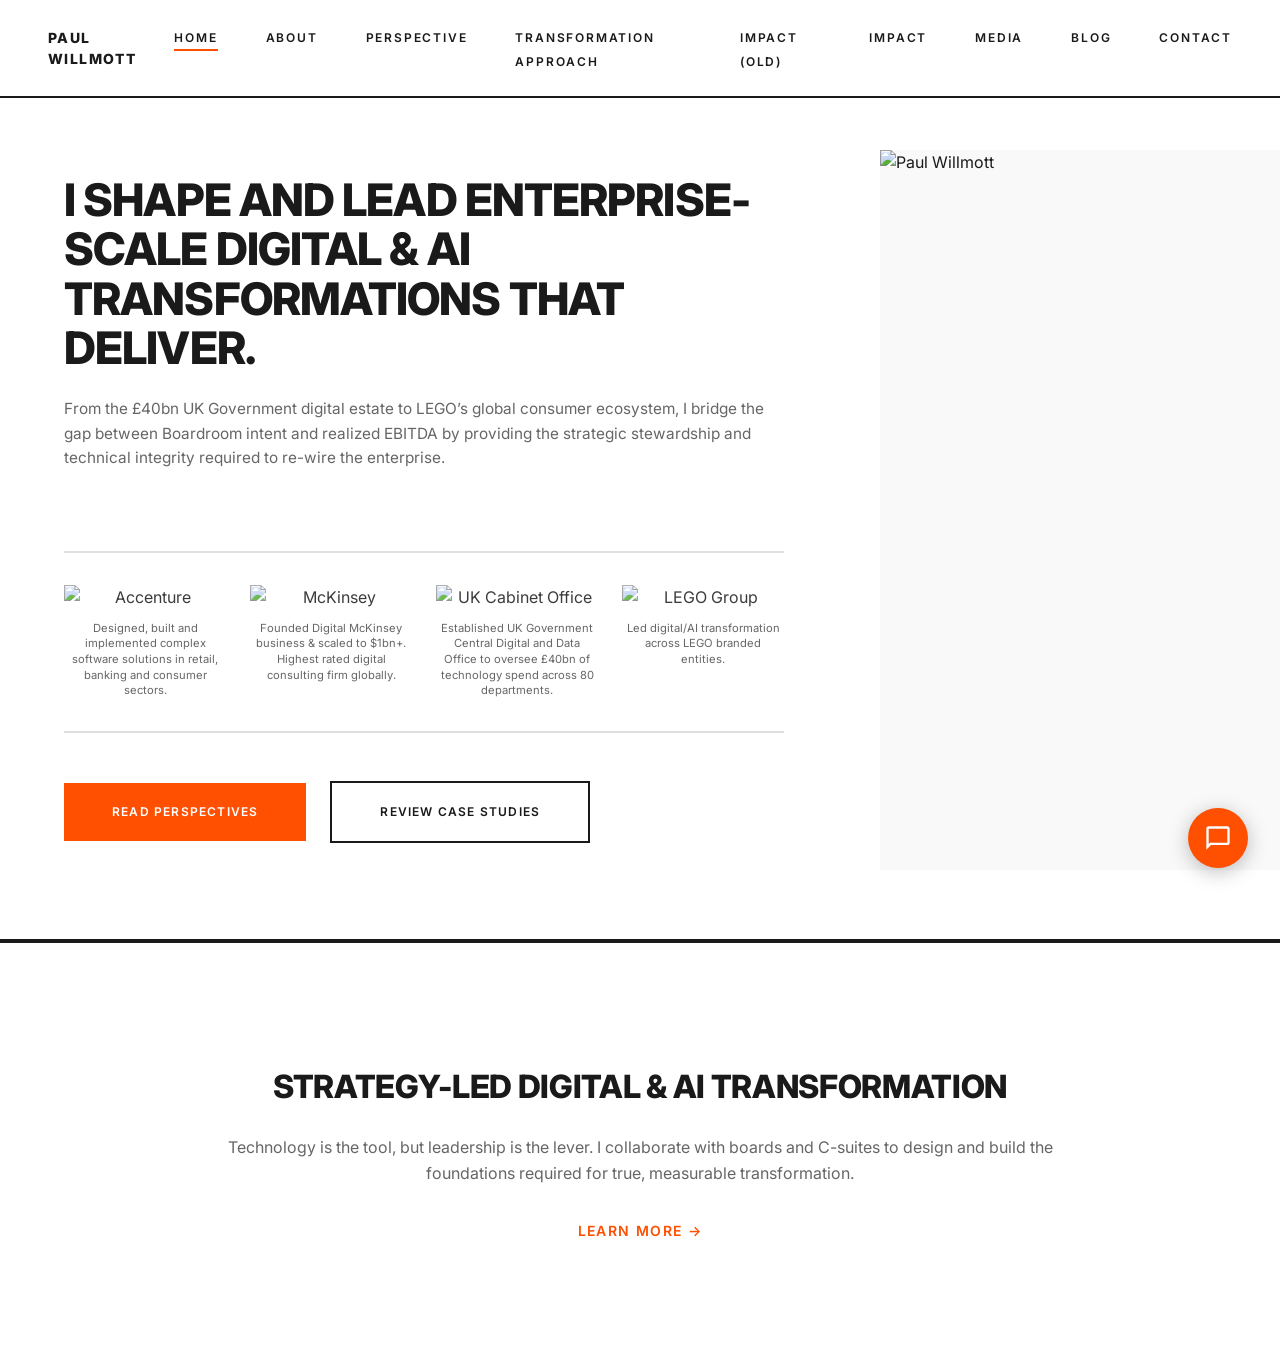
==== websitev2/index.html @ d1eab23a "Redesign framework inputs/outputs as chevron arrows with case-specific text - Collapsed three separa" ====
<!DOCTYPE html>
<html lang="en">
<head>
    <meta charset="UTF-8">
    <meta name="viewport" content="width=device-width, initial-scale=1.0">
    <title>Paul Willmott | Transformation Architect | Strategic Manifesto</title>
    <link rel="preconnect" href="https://fonts.googleapis.com">
    <link rel="preconnect" href="https://fonts.gstatic.com" crossorigin>
    <link href="https://fonts.googleapis.com/css2?family=Inter:wght@300;400;500;600;700;800;900&display=swap" rel="stylesheet">
    <link rel="stylesheet" href="styles.css">
</head>
<body>
    <!-- ================================================================== -->
    <!-- NAVIGATION                                                         -->
    <!-- ================================================================== -->
    <nav class="navbar">
        <a href="#" class="logo" onclick="showPage('home')">PAUL WILLMOTT</a>
        <div class="menu-toggle" onclick="toggleMenu()">
            <span></span>
            <span></span>
            <span></span>
        </div>
        <ul class="nav-links">
            <li><a href="#" onclick="showPage('home')" class="active" data-page="home">Home</a></li>
            <li><a href="#" onclick="showPage('about')" data-page="about">About</a></li>
            <li><a href="#" onclick="showPage('pov')" data-page="pov">Perspective</a></li>
            <li><a href="#" onclick="showPage('framework')" data-page="framework">Transformation Approach</a></li>
            <li><a href="#" onclick="showPage('impact')" data-page="impact">Impact (old)</a></li>
            <li><a href="#" onclick="showPage('impact2')" data-page="impact2">Impact</a></li>
            <li><a href="#" onclick="showPage('media')" data-page="media">Media</a></li>
            <li><a href="#" onclick="showPage('blog')" data-page="blog">Blog</a></li>
            <li><a href="#" onclick="showPage('contact')" data-page="contact">Contact</a></li>
        </ul>
    </nav>

    <!-- ================================================================== -->
    <!-- HOME PAGE                                                          -->
    <!-- ================================================================== -->
    <section id="home" class="page active">
        <!-- Hero Section -->
        <div class="hero">
            <div class="hero-container">
                <div class="hero-content">
                    <h1 class="hero-title">I shape and lead enterprise-scale digital &amp; AI transformations that deliver.</h1>
                    <p class="hero-subtitle">
                        From the &pound;40bn UK Government digital estate to LEGO&rsquo;s global consumer ecosystem, I bridge the gap between Boardroom intent and realized EBITDA by providing the strategic stewardship and technical integrity required to re-wire the enterprise.
                    </p>
                    <div class="hero-logos">
                        <div class="hero-logo-card">
                            <img src="Accenture logo.jpg" alt="Accenture" class="hero-logo">
                            <p class="hero-logo-caption">Designed, built and implemented complex software solutions in retail, banking and consumer sectors.</p>
                        </div>
                        <div class="hero-logo-card">
                            <img src="McKinsey Logo.png" alt="McKinsey" class="hero-logo">
                            <p class="hero-logo-caption">Founded Digital McKinsey business &amp; scaled to $1bn+. Highest rated digital consulting firm globally.</p>
                        </div>
                        <div class="hero-logo-card">
                            <img src="cabinet_office_logo.png" alt="UK Cabinet Office" class="hero-logo">
                            <p class="hero-logo-caption">Established UK Government Central Digital and Data Office to oversee &pound;40bn of technology spend across 80 departments.</p>
                        </div>
                        <div class="hero-logo-card">
                            <img src="New LEGO logo.png" alt="LEGO Group" class="hero-logo">
                            <p class="hero-logo-caption">Led digital/AI transformation across LEGO branded entities.</p>
                        </div>
                    </div>
                    <div class="cta-buttons">
                        <a href="#" onclick="showPage('pov')" class="cta-primary">Read Perspectives</a>
                        <a href="#" onclick="showPage('impact')" class="cta-secondary">Review Case Studies</a>
                    </div>
                </div>
                <div class="hero-portrait">
                    <img src="New PW photo.jpg" alt="Paul Willmott">
                </div>
            </div>
        </div>

        <!-- Key Message -->
        <div class="message-section">
            <div class="message-content">
                <h2 class="message-title">Strategy-Led Digital & AI Transformation</h2>
                <p class="message-text">
                    Technology is the tool, but leadership is the lever. I collaborate with boards and C-suites to design and build the foundations required for true, measurable transformation.
                </p>
                <a href="#" onclick="showPage('about')" class="message-link">Learn More →</a>
            </div>
        </div>
    </section>

    <!-- ================================================================== -->
    <!-- ABOUT PAGE                                                         -->
    <!-- ================================================================== -->
    <section id="about" class="page about-page">
        <div class="page-header">
            <h1 class="page-title">Career Journey</h1>
            <p class="page-subtitle">Three decades of digital transformation and strategic leadership</p>
        </div>
        <div class="timeline-section">
            <div class="timeline">
                <!-- LEGO Digital Play -->
                <div class="timeline-item">
                    <div class="timeline-dot"></div>
                    <div class="timeline-card">
                        <span class="timeline-year">2025 - Present</span>
                        <h3 class="timeline-role">Chief Technology Officer</h3>
                        <p class="timeline-company"><img src="https://www.google.com/s2/favicons?domain=lego.com&sz=64" alt="LEGO" class="company-logo">LEGO Digital Play</p>
                        <ul class="timeline-achievements">
                            <li>Led work to shape new digital play business</li>
                            <li>Shaped ground-breaking AI-enabled gameplay, operations and business models</li>
                            <li>Currently building an AI-first technology function</li>
                        </ul>
                    </div>
                </div>

                <!-- Concurrent Roles: LEGO Brand Group & UK Cabinet Office -->
                <div class="concurrent-roles">
                    <div class="timeline-item">
                        <div class="timeline-dot"></div>
                        <div class="timeline-card">
                            <span class="timeline-year">2021 - 2025</span>
                            <h3 class="timeline-role">Advisor to Chairman</h3>
                            <p class="timeline-company"><img src="https://www.google.com/s2/favicons?domain=lego.com&sz=64" alt="LEGO" class="company-logo"><img src="https://www.google.com/s2/favicons?domain=kirkbi.com&sz=64" alt="KIRKBI" class="company-logo">LEGO Brand Group (KIRKBI)</p>
                            <ul class="timeline-achievements">
                                <li>Led digital & AI transformation across portfolio (e.g., The LEGO Group, Merlin Entertainments, LEGO Education)</li>
                                <li>Worked with owner family and chairman to shape digital/AI strategy</li>
                                <li>Shaped new businesses including LEGO Digital Play</li>
                            </ul>
                        </div>
                    </div>
                    <div class="timeline-item">
                        <div class="timeline-dot"></div>
                        <div class="timeline-card">
                            <span class="timeline-year">2021 - 2025</span>
                            <h3 class="timeline-role">Chair, UK Government Digital Advisory Board</h3>
                            <p class="timeline-company"><img src="cabinet_office_logo.png" alt="UK Cabinet Office" class="company-logo" style="width: 100px; height: 100px;">UK Cabinet Office</p>
                            <ul class="timeline-achievements">
                                <li>Appointed by Prime Minister to drive digital/AI transformation (~£40bn spend)</li>
                                <li>Chaired Digital & Data Board, convening Departmental Permanent Secretaries (CEOs)</li>
                                <li>Shaped Government's Digital Strategy. Secured 4x increase in funding</li>
                                <li>Built high-performing digital leadership team including Chief Digital & AI Officers</li>
                            </ul>
                        </div>
                    </div>
                </div>

                <!-- LEGO CDO -->
                <div class="timeline-item">
                    <div class="timeline-dot"></div>
                    <div class="timeline-card">
                        <span class="timeline-year">2019 - 2020</span>
                        <h3 class="timeline-role">Chief Digital Officer</h3>
                        <p class="timeline-company"><img src="https://www.google.com/s2/favicons?domain=lego.com&sz=64" alt="LEGO" class="company-logo">The LEGO Group</p>
                        <ul class="timeline-achievements">
                            <li>Reset digital & technology strategy, underpinning a doubling of revenue in 5 years</li>
                            <li>Scored highest upward feedback score in executive team</li>
                            <li>Doubled cyber security benchmark score</li>
                            <li>Steered business through COVID</li>
                        </ul>
                    </div>
                </div>

                <!-- McKinsey -->
                <div class="timeline-item">
                    <div class="timeline-dot"></div>
                    <div class="timeline-card">
                        <span class="timeline-year">1996 - 2019</span>
                        <h3 class="timeline-role">Founder & Global Managing Partner</h3>
                        <p class="timeline-company"><img src="McKinsey Logo.png" alt="McKinsey" class="company-logo" style="width: 100px; height: 100px;">McKinsey Digital</p>
                        <ul class="timeline-achievements">
                            <li>Founded and built the No. 1 rated global digital consulting practice (Gartner)</li>
                            <li>Built team of ~200 partners, ~2000 associates, ~1000 engineers</li>
                            <li>Grew business to $1bn+ revenue</li>
                            <li>Partnered with Lloyds Banking Group Bank for 10 years to deliver Europe's best digital bank (Euromoney)</li>
                                <li>Ranked in top 10% of McKinsey Senior Partners</li>
                        </ul>
                    </div>
                </div>

                <!-- Accenture -->
                <div class="timeline-item">
                    <div class="timeline-dot"></div>
                    <div class="timeline-card">
                        <span class="timeline-year">1991 - 1996</span>
                        <h3 class="timeline-role">Software Engineer & Senior Manager</h3>
                        <p class="timeline-company"><img src="https://www.google.com/s2/favicons?domain=accenture.com&sz=64" alt="Accenture" class="company-logo">Accenture</p>
                        <ul class="timeline-achievements">
                            <li>Led teams of 5-100 colleagues to design and implement software</li>
                            <li>Delivered Goldman Sachs option trading systems</li>
                            <li>Developed proficiency in 10+ coding languages</li>
                        </ul>
                    </div>
                </div>
            </div>

            <!-- Non-Executive Roles -->
            <h2 style="text-align: center; color: var(--charcoal); margin: 3rem 0 2rem; font-size: 1.8rem;">Non-Executive Roles</h2>
            <div style="display: flex; flex-wrap: wrap; justify-content: center; gap: 1.5rem; margin-bottom: 3rem;">
                <div class="timeline-card" style="flex: 1; min-width: 250px; max-width: 300px;">
                    <span class="timeline-year">2021 - Present</span>
                    <h3 class="timeline-role">Advisor to Board</h3>
                    <p class="timeline-company"><img src="Merlin logo.jpg" alt="Merlin" class="company-logo" style="width: 100px; height: 100px;">Merlin Entertainments</p>
                </div>
                <div class="timeline-card" style="flex: 1; min-width: 250px; max-width: 300px;">
                    <span class="timeline-year">2023 - Present</span>
                    <h3 class="timeline-role">Non-Executive Director</h3>
                    <p class="timeline-company"><img src="https://www.google.com/s2/favicons?domain=area9lyceum.com&sz=64" alt="Area9" class="company-logo">Area9 Lyceum (AI Software)</p>
                </div>
                <div class="timeline-card" style="flex: 1; min-width: 250px; max-width: 300px;">
                    <span class="timeline-year">2023 - 2025</span>
                    <h3 class="timeline-role">Non-Executive Director</h3>
                    <p class="timeline-company"><img src="https://www.google.com/s2/favicons?domain=brainpop.com&sz=64" alt="BrainPOP" class="company-logo">BrainPOP (EdTech)</p>
                </div>
            </div>

            <!-- Education -->
            <h2 style="text-align: center; color: var(--charcoal); margin: 3rem 0 2rem; font-size: 1.8rem;">Education & Qualifications</h2>
            <div style="display: grid; grid-template-columns: repeat(auto-fit, minmax(250px, 1fr)); gap: 2rem; margin-bottom: 2rem; max-width: 1200px; margin-left: auto; margin-right: auto;">
                <div class="timeline-card" style="text-align: center; padding: 2rem;">
                    <img src="university-of-oxford-logo.png" alt="Oxford University" style="height: 80px; width: auto; margin-bottom: 1rem; object-fit: contain;">
                    <h3 class="timeline-role" style="font-size: 1rem; margin-bottom: 0.5rem;">Oxford University</h3>
                    <p style="color: var(--mid-gray); font-size: 0.9rem;">AI Program</p>
                </div>
                <div class="timeline-card" style="text-align: center; padding: 2rem;">
                    <img src="Stanford-University-Logo.jpg" alt="Stanford University" style="height: 80px; width: auto; margin-bottom: 1rem; object-fit: contain;">
                    <h3 class="timeline-role" style="font-size: 1rem; margin-bottom: 0.5rem;">Stanford University</h3>
                    <p style="color: var(--mid-gray); font-size: 0.9rem;">Machine Learning Specialization</p>
                </div>
                <div class="timeline-card" style="text-align: center; padding: 2rem;">
                    <img src="deeplearning logo.jpg" alt="DeepLearning.ai" style="height: 80px; width: auto; margin-bottom: 1rem; object-fit: contain;">
                    <h3 class="timeline-role" style="font-size: 1rem; margin-bottom: 0.5rem;">DeepLearning.ai</h3>
                    <p style="color: var(--mid-gray); font-size: 0.9rem;">Various advanced AI courses</p>
                </div>
                <div class="timeline-card" style="text-align: center; padding: 2rem;">
                    <img src="IMD logo.jpg" alt="IMD" style="height: 80px; width: auto; margin-bottom: 1rem; object-fit: contain;">
                    <h3 class="timeline-role" style="font-size: 1rem; margin-bottom: 0.5rem;">IMD</h3>
                    <p style="color: var(--mid-gray); font-size: 0.9rem;">High Performance Boards Program</p>
                </div>
                <div class="timeline-card" style="text-align: center; padding: 2rem;">
                    <img src="Imperial logo.jpg" alt="Imperial College London" style="height: 80px; width: auto; margin-bottom: 1rem; object-fit: contain;">
                    <h3 class="timeline-role" style="font-size: 1rem; margin-bottom: 0.5rem;">Imperial College London</h3>
                    <p style="color: var(--mid-gray); font-size: 0.9rem;">BSc Physics</p>
                </div>
            </div>
        </div>
    </section>

    <!-- ================================================================== -->
    <!-- IMPACT PAGE                                                        -->
    <!-- ================================================================== -->
    <section id="impact" class="page impact-page">
        <div class="impact-header">
            <h1 class="impact-title">Impact</h1>
            <p class="impact-subtitle">Cornerstone Transformations · Three Decades of Scale</p>
        </div>

        <div class="impact-grid">
            <!-- McKinsey Digital -->
            <div class="case-study">
                <div class="case-header">
                    <h2 class="case-org-name">McKinsey Digital</h2>
                    <div class="case-sector">Sector: Professional Services</div>
                </div>
                <div class="case-hero-metric">
                    <div class="case-hero-metric-value">$1B+</div>
                    <div class="case-hero-metric-label">World-Leading Digital Consulting Firm Built</div>
                </div>
                <div class="case-content">
                    <!-- Challenge -->
                    <div class="case-section">
                        <div class="case-section-label">01 &middot; The Challenge</div>
                        <h3 class="case-section-title">Outdated Consulting Offer</h3>
                        <p class="case-section-text">
                            The world's most prestigious strategy firm had no credible digital or technology capability. Clients were turning to specialist digital consultancies and systems integrators for the transformation work that increasingly defined their strategic agendas.
                        </p>
                        <p class="case-section-text">
                            The imperative: build a world-class digital practice from scratch within a partnership culture that prized consensus, intellectual rigour, and long-established ways of working.
                        </p>
                    </div>

                    <!-- Pivot -->
                    <div class="case-section">
                        <div class="case-section-label">02 &middot; The Pivot</div>
                        <h3 class="case-section-title">A New Global Business Unit</h3>
                        <p class="case-section-text">
                            Founded and scaled <strong>McKinsey Digital</strong> as an entirely new global business unit, integrating strategy, design, engineering, and delivery into a single practice. Recruited thousands of technologists, designers, and digital operators into a firm that had never hired outside the traditional consulting model.
                        </p>
                        <p class="case-section-text">
                            Pioneered a hybrid model that combined McKinsey's strategic rigour with hands-on build-and-operate capability, enabling clients to move from boardroom ambition to working product in weeks rather than months.
                        </p>
                    </div>

                    <!-- Outcome -->
                    <div class="case-section">
                        <div class="case-section-label">03 &middot; The Outcome</div>
                        <h3 class="case-section-title">World Leading Digital Consulting at Scale</h3>
                        <ul class="data-grid">
                            <li><strong>&pound;1bn revenue</strong> (10% of McKinsey) from a standing start</li>
                            <li><strong>Highest rated digital consulting firm globally</strong></li>
                            <li><strong>Built the platform</strong> that would go on to become half of McKinsey's business</li>
                        </ul>
                    </div>
                </div>
            </div>

            <!-- Lloyds Banking Group -->
            <div class="case-study">
                <div class="case-header">
                    <h2 class="case-org-name">Lloyds Banking Group</h2>
                    <div class="case-sector">Sector: Financial Services</div>
                </div>
                <div class="case-hero-metric">
                    <div class="case-hero-metric-value">37%</div>
                    <div class="case-hero-metric-label">Increase in Income Per Employee in 5 Years</div>
                </div>
                <div class="case-content">
                    <!-- Challenge -->
                    <div class="case-section">
                        <div class="case-section-label">01 · The Challenge</div>
                        <h3 class="case-section-title">Manual Legacy Friction</h3>
                        <p class="case-section-text">
                            Britain's largest retail bank operated with fragmented legacy systems that created friction across customer touchpoints. Manual processes slowed service delivery, with simple transactions taking days instead of minutes.
                        </p>
                        <p class="case-section-text">
                            The imperative: transform operational efficiency while maintaining the trust of millions of customers and navigating complex regulatory requirements.
                        </p>
                    </div>

                    <!-- Pivot -->
                    <div class="case-section">
                        <div class="case-section-label">02 · The Pivot</div>
                        <h3 class="case-section-title">Digital Transformation Program</h3>
                        <p class="case-section-text">
                            Designed and implemented a £1bn+ program to upgrade digital channels, automate paper-based processes and modernize the technology estate while maintaining operational stability. Established agile delivery models using an 'internal startup' approach.
                        </p>
                        <div class="accordion-header" onclick="toggleAccordion(this)">
                            <span class="accordion-header-text">View Technical Details</span>
                            <span class="accordion-icon">+</span>
                        </div>
                        <div class="accordion-content">
                            <div class="accordion-content-inner">
                                <p class="case-section-text">
                                    <strong>Platform Architecture:</strong> Decomposed monolithic systems into modular services, enabling independent scaling and deployment.
                                </p>
                                <p class="case-section-text">
                                    <strong>API-First Design:</strong> Created standardized interfaces across banking operations, reducing integration complexity and enabling faster feature delivery.
                                </p>
                                <p class="case-section-text">
                                    <strong>Operational Excellence:</strong> Automated key workflows including fraud detection, refund processing, and customer onboarding, reducing processing times from days to seconds.
                                </p>
                            </div>
                        </div>
                    </div>

                    <!-- Outcome -->
                    <div class="case-section">
                        <div class="case-section-label">03 · The Outcome</div>
                        <h3 class="case-section-title">Lower costs, happier customers</h3>
                        <ul class="data-grid">
                            <li><strong>49.3%</strong> cost-to-income ratio achieved, demonstrating operational efficiency at scale</li>
                            <li><strong>15.7M active digital users</strong> across mobile and online channels</li>
                            <li><strong>Market-leading NPS scores</strong> in UK retail banking customer satisfaction</li>
                        </ul>
                    </div>
                </div>
            </div>

            <!-- UK Government -->
            <div class="case-study">
                <div class="case-header">
                    <h2 class="case-org-name">UK Government</h2>
                    <div class="case-sector">Sector: Public Sector</div>
                </div>
                <div class="case-hero-metric">
                    <div class="case-hero-metric-value">£45B</div>
                    <div class="case-hero-metric-label">AI Savings Identified, £1.2B Banked</div>
                </div>
                <div class="case-content">
                    <!-- Challenge -->
                    <div class="case-section">
                        <div class="case-section-label">01 · The Challenge</div>
                        <h3 class="case-section-title">Fragmented systems and AI Pilots</h3>
                        <p class="case-section-text">
                            The UK civil service operated across hundreds of disparate systems with limited interoperability. Digital capability varied dramatically across departments, creating inconsistent citizen experiences and duplicated effort. AI pilots were proliferating without effective controls.
                        </p>
                        <p class="case-section-text">
                            The imperative: establish a unified digital and AI strategy for UK government, and the organisation to deliver it, while managing £6B+ annual technology spend across 80+ departmental CIOs.
                        </p>
                    </div>

                    <!-- Pivot -->
                    <div class="case-section">
                        <div class="case-section-label">02 · The Pivot</div>
                        <h3 class="case-section-title">Renewed ambition, strengthened capabilities and controls</h3>
                        <p class="case-section-text">
                            Launched a <strong>Six-Mission Roadmap</strong> to modernize government digital infrastructure. Established cross-government standards, shared platforms, and unified data practices while building digital capability across the senior civil service.
                        </p>
                        <div class="accordion-header" onclick="toggleAccordion(this)">
                            <span class="accordion-header-text">View Technical Details</span>
                            <span class="accordion-icon">+</span>
                        </div>
                        <div class="accordion-content">
                            <div class="accordion-content-inner">
                                <p class="case-section-text">
                                    <strong>Shared Platforms:</strong> Created reusable services (e.g., GOV.UK) that departments could adopt instead of building bespoke solutions.
                                </p>
                                <p class="case-section-text">
                                    <strong>Data Standards:</strong> Established unified data architecture and governance frameworks across government departments.
                                </p>
                                <p class="case-section-text">
                                    <strong>Digital Upskilling:</strong> Led comprehensive capability-building program for senior civil servants, ensuring leadership understood the strategic implications of technology decisions.
                                </p>
                            </div>
                        </div>
                    </div>

                    <!-- Outcome -->
                    <div class="case-section">
                        <div class="case-section-label">03 · The Outcome</div>
                        <h3 class="case-section-title">Modernised services, reduced AI risk</h3>
                        <ul class="data-grid">
                            <li><strong>£45bn annual savings potential from AI identified</strong></li>
                            <li><strong>90% of senior civil servants</strong> digitally upskilled through structured capability programs</li>
                            <li><strong>21 of top 75 high-volume services</strong> modernized for improved citizen experience</li>
                            <li><strong>AI policy</strong> adopted across the public sector</li>
                        </ul>
                    </div>
                </div>
            </div>

            <!-- LEGO Brands -->
            <div class="case-study">
                <div class="case-header">
                    <h2 class="case-org-name">LEGO Brands</h2>
                    <div class="case-sector">Sector: Consumer Products & Media</div>
                </div>
                <div class="case-hero-metric">
                    <div class="case-hero-metric-value">$9B+</div>
                    <div class="case-hero-metric-label">Revenue Doubled in 5 Years through Digital Scaling</div>
                </div>
                <div class="case-content">
                    <!-- Challenge -->
                    <div class="case-section">
                        <div class="case-section-label">01 · The Challenge</div>
                        <h3 class="case-section-title">Overcoming Physical Gravity</h3>
                        <p class="case-section-text">
                            For decades, LEGO's value was locked in physical bricks and third-party retail distribution. While the brand was iconic, the "Digital Play" space remained fragmented, and the technology stack was a collection of legacy systems that could not support the speed of modern consumer expectations or real-time data integration.
                        </p>
                        <p class="case-section-text">
                            The imperative: Transform a physical-first manufacturing giant into a digital-native powerhouse while maintaining the "Play" essence. This required a total architectural reset—moving from technology as a support function to technology as the primary driver of the business model.
                        </p>
                    </div>

                    <!-- Pivot -->
                    <div class="case-section">
                        <div class="case-section-label">02 · The Pivot</div>
                        <h3 class="case-section-title">A digital reinvention across three vectors</h3>
                        <p class="case-section-text">
                            <strong>Vector 1: The Efficiency Engine (Core Operations)</strong><br>
                            Streamlined operations using a modular backbone centred on LEGO ID identity layer and full migration to cloud. This eliminated friction and provided a 360-degree view of the consumer. AI was deployed to optimise demand forecasting and marketing spend.
                        </p>
                        <p class="case-section-text">
                            <strong>Vector 2: Top-Line Growth (D2C & Hybrid Play)</strong><br>
                            Scaled LEGO.com into a powerful direct-to-consumer platform (now ~20% of sales), strengthening consumer relationships and margins.
                        </p>
                        <p class="case-section-text">
                            <strong>Vector 3: Step-Out Business (LEGO Digital Play)</strong><br>
                            Launched a JV with Epic Games and then LEGO Digital Play, a new 'step-out' business unit, to build digital-first relationships with consumers.
                        </p>
                        <div class="accordion-header" onclick="toggleAccordion(this)">
                            <span class="accordion-header-text">View Technical Details</span>
                            <span class="accordion-icon">+</span>
                        </div>
                        <div class="accordion-content">
                            <div class="accordion-content-inner">
                                <p class="case-section-text">
                                    <strong>Platform Modernization:</strong> Established a global <strong>LEGO ID</strong> backbone and migrated the entire infrastructure to a cloud-native architecture to ensure scalability and data consistency.
                                </p>
                                <p class="case-section-text">
                                    <strong>Operating Model:</strong> Reorganized the technology function into a consistent <strong>Agile delivery model</strong>, shifting from project-based funding to value-stream-based engineering teams.
                                </p>
                                <p class="case-section-text">
                                    <strong>Governance & Velocity:</strong> Implemented a <strong>Time to Value</strong> framework where tech investments are audited for bottom-line impact on a quarterly basis, ensuring engineering efforts remain tightly coupled with financial outcomes.
                                </p>
                            </div>
                        </div>
                    </div>

                    <!-- Outcome -->
                    <div class="case-section">
                        <div class="case-section-label">03 · The Outcome</div>
                        <h3 class="case-section-title">A digital platform that enables market-leadership</h3>
                        <ul class="data-grid">
                            <li><strong>Revenue Doubling:</strong> The digital transformation underpinned a 2x increase in revenue over five years.</li>

                            <li><strong>Upgraded Leadership:</strong> The transformation's success catalyzed a strategic "Board Upgrade," bringing in digital experts from global leaders like Google and Supercell to steer the next phase of growth.</li>
                            <li><strong>Efficiency Gains:</strong> Reached a new benchmark in Time to Value, with tech teams now delivering measurable bottom-line impact every 90 days.</li>
                        </ul>
                    </div>
                </div>
            </div>
        </div>

        <div class="impact-back-link">
            <a href="#" onclick="showPage('home')">← Back to Home</a>
        </div>
    </section>

    <!-- ================================================================== -->
    <!-- MEDIA PAGE                                                         -->
    <!-- ================================================================== -->
    <section id="media" class="page media-page">
        <div class="page-header">
            <h1 class="page-title">Media</h1>
            <p class="page-subtitle">Articles, publications, and appearances</p>
        </div>
        <div class="media-section">
            <!-- Videos -->
            <div class="media-category">
                <h2>Video Appearances</h2>
                <div class="media-grid">
                    <a href="https://parliamentlive.tv/event/index/ae80b471-e7c1-42fc-91e4-ad74a204f97c" target="_blank" class="media-card">
                        <div class="media-card-icon video">
                            <svg viewBox="0 0 24 24" xmlns="http://www.w3.org/2000/svg"><path d="M8 5v14l11-7z"/></svg>
                        </div>
                        <h3>Public Accounts Committee</h3>
                        <p>Oral evidence on "Digital transformation in government: addressing barriers to efficiency"</p>
                        <span class="source">UK Parliament - May 2023</span>
                    </a>
                    <a href="https://parliamentlive.tv/event/index/22830346-fdd4-461c-ab12-0347fedc477f?in=10:03:07" target="_blank" class="media-card">
                        <div class="media-card-icon video">
                            <svg viewBox="0 0 24 24" xmlns="http://www.w3.org/2000/svg"><path d="M8 5v14l11-7z"/></svg>
                        </div>
                        <h3>Public Accounts Committee</h3>
                        <p>Parliamentary testimony on digital transformation and government technology initiatives</p>
                        <span class="source">UK Parliament</span>
                    </a>
                    <a href="https://www.youtube.com/watch?v=TlWBKrUCNRA" target="_blank" class="media-card">
                        <div class="media-card-icon video">
                            <svg viewBox="0 0 24 24" xmlns="http://www.w3.org/2000/svg"><path d="M8 5v14l11-7z"/></svg>
                        </div>
                        <h3>Presentation to Webit Festival (15,000 attendees)</h3>
                        <p>Presentation on digital transformation, AI strategy, and technology leadership</p>
                        <span class="source">YouTube</span>
                    </a>
                </div>
            </div>

            <!-- Government Publications -->
            <div class="media-category">
                <h2>Government Publications</h2>
                <div class="media-grid">
                    <a href="https://www.gov.uk/government/publications/roadmap-for-digital-and-data-2022-to-2025/transforming-for-a-digital-future-2022-to-2025-roadmap-for-digital-and-data" target="_blank" class="media-card">
                        <div class="media-card-icon document">
                            <svg viewBox="0 0 24 24" xmlns="http://www.w3.org/2000/svg"><path d="M14 2H6c-1.1 0-1.99.9-1.99 2L4 20c0 1.1.89 2 1.99 2H18c1.1 0 2-.9 2-2V8l-6-6zm2 16H8v-2h8v2zm0-4H8v-2h8v2zm-3-5V3.5L18.5 9H13z"/></svg>
                        </div>
                        <h3>Transforming for a Digital Future</h3>
                        <p>Government's 2022 to 2025 roadmap for digital and data - foreword by Paul Willmott as Executive Chair of CDDO</p>
                        <span class="source">GOV.UK</span>
                    </a>
                </div>
            </div>

            <!-- Harvard Business Review Articles -->
            <div class="media-category">
                <h2>Harvard Business Review Articles</h2>
                <div class="media-grid">
                    <a href="https://hbr.org/2015/10/assessment-does-your-team-think-digitally" target="_blank" class="media-card">
                        <div class="media-card-icon article" style="background: #c41230;">
                            <svg viewBox="0 0 24 24" xmlns="http://www.w3.org/2000/svg"><path d="M19 3H5c-1.1 0-2 .9-2 2v14c0 1.1.9 2 2 2h14c1.1 0 2-.9 2-2V5c0-1.1-.9-2-2-2zm-5 14H7v-2h7v2zm3-4H7v-2h10v2zm0-4H7V7h10v2z"/></svg>
                        </div>
                        <h3>Does Your Team Think Digitally?</h3>
                        <p>Success depends on strengths in four key areas when it comes to digital thinking</p>
                        <span class="source">October 2015</span>
                    </a>
                    <a href="https://hbr.org/2013/10/can-your-c-suite-handle-big-data" target="_blank" class="media-card">
                        <div class="media-card-icon article" style="background: #c41230;">
                            <svg viewBox="0 0 24 24" xmlns="http://www.w3.org/2000/svg"><path d="M19 3H5c-1.1 0-2 .9-2 2v14c0 1.1.9 2 2 2h14c1.1 0 2-.9 2-2V5c0-1.1-.9-2-2-2zm-5 14H7v-2h7v2zm3-4H7v-2h10v2zm0-4H7V7h10v2z"/></svg>
                        </div>
                        <h3>Can Your C-Suite Handle Big Data?</h3>
                        <p>Why so many firms' analytics efforts fall short and how to build data-driven leadership</p>
                        <span class="source">October 2013</span>
                    </a>
                </div>
            </div>

            <!-- McKinsey.com Articles -->
            <div class="media-category">
                <h2>McKinsey.com Articles</h2>
                <div class="media-grid">
                    <a href="https://www.mckinsey.com/capabilities/mckinsey-digital/our-insights/why-digital-strategies-fail" target="_blank" class="media-card">
                        <div class="media-card-icon article" style="background: #051c2c;">
                            <svg viewBox="0 0 24 24" xmlns="http://www.w3.org/2000/svg"><path d="M19 3H5c-1.1 0-2 .9-2 2v14c0 1.1.9 2 2 2h14c1.1 0 2-.9 2-2V5c0-1.1-.9-2-2-2zm-5 14H7v-2h7v2zm3-4H7v-2h10v2zm0-4H7V7h10v2z"/></svg>
                        </div>
                        <h3>Why Digital Strategies Fail</h3>
                        <p>Five pitfalls that derail digital strategies and how to avoid them</p>
                        <span class="source">McKinsey Quarterly</span>
                    </a>
                    <a href="https://www.mckinsey.com/capabilities/strategy-and-corporate-finance/our-insights/strategic-principles-for-competing-in-the-digital-age" target="_blank" class="media-card">
                        <div class="media-card-icon article" style="background: #051c2c;">
                            <svg viewBox="0 0 24 24" xmlns="http://www.w3.org/2000/svg"><path d="M19 3H5c-1.1 0-2 .9-2 2v14c0 1.1.9 2 2 2h14c1.1 0 2-.9 2-2V5c0-1.1-.9-2-2-2zm-5 14H7v-2h7v2zm3-4H7v-2h10v2zm0-4H7V7h10v2z"/></svg>
                        </div>
                        <h3>Strategic Principles for Competing in the Digital Age</h3>
                        <p>Six critical decisions CEOs must make to address the digital revolution</p>
                        <span class="source">McKinsey Quarterly - May 2014</span>
                    </a>
                    <a href="https://www.mckinsey.com/capabilities/strategy-and-corporate-finance/our-insights/the-strategy-and-corporate-finance-blog/should-you-digitize-your-core-business-or-build-new-digital-ventures" target="_blank" class="media-card">
                        <div class="media-card-icon article" style="background: #051c2c;">
                            <svg viewBox="0 0 24 24" xmlns="http://www.w3.org/2000/svg"><path d="M19 3H5c-1.1 0-2 .9-2 2v14c0 1.1.9 2 2 2h14c1.1 0 2-.9 2-2V5c0-1.1-.9-2-2-2zm-5 14H7v-2h7v2zm3-4H7v-2h10v2zm0-4H7V7h10v2z"/></svg>
                        </div>
                        <h3>Should You Digitize Your Core Business?</h3>
                        <p>Why companies need a dual response: transform the core and build new ventures</p>
                        <span class="source">McKinsey & Company</span>
                    </a>
                    <a href="https://www.mckinsey.com/capabilities/mckinsey-digital/our-insights/adapting-your-board-to-the-digital-age" target="_blank" class="media-card">
                        <div class="media-card-icon article" style="background: #051c2c;">
                            <svg viewBox="0 0 24 24" xmlns="http://www.w3.org/2000/svg"><path d="M19 3H5c-1.1 0-2 .9-2 2v14c0 1.1.9 2 2 2h14c1.1 0 2-.9 2-2V5c0-1.1-.9-2-2-2zm-5 14H7v-2h7v2zm3-4H7v-2h10v2zm0-4H7V7h10v2z"/></svg>
                        </div>
                        <h3>Adapting Your Board to the Digital Age</h3>
                        <p>Four ways to get boards in the game as technology and competition evolve</p>
                        <span class="source">July 2016</span>
                    </a>
                    <a href="https://www.mckinsey.com/capabilities/mckinsey-digital/our-insights/want-to-become-agile-learn-from-your-it-team" target="_blank" class="media-card">
                        <div class="media-card-icon article" style="background: #051c2c;">
                            <svg viewBox="0 0 24 24" xmlns="http://www.w3.org/2000/svg"><path d="M19 3H5c-1.1 0-2 .9-2 2v14c0 1.1.9 2 2 2h14c1.1 0 2-.9 2-2V5c0-1.1-.9-2-2-2zm-5 14H7v-2h7v2zm3-4H7v-2h10v2zm0-4H7V7h10v2z"/></svg>
                        </div>
                        <h3>Want to Become Agile? Learn from Your IT Team</h3>
                        <p>How companies can increase decision velocity and minimize complexity</p>
                        <span class="source">July 2015</span>
                    </a>
                    <a href="https://www.mckinsey.com/industries/technology-media-and-telecommunications/our-insights/how-companies-become-digital-leaders" target="_blank" class="media-card">
                        <div class="media-card-icon article" style="background: #051c2c;">
                            <svg viewBox="0 0 24 24" xmlns="http://www.w3.org/2000/svg"><path d="M19 3H5c-1.1 0-2 .9-2 2v14c0 1.1.9 2 2 2h14c1.1 0 2-.9 2-2V5c0-1.1-.9-2-2-2zm-5 14H7v-2h7v2zm3-4H7v-2h10v2zm0-4H7V7h10v2z"/></svg>
                        </div>
                        <h3>How Companies Become Digital Leaders</h3>
                        <p>How senior executives can raise the Digital Quotient of their companies</p>
                        <span class="source">January 2016</span>
                    </a>
                </div>
            </div>

            <!-- Other Articles/Posts -->
            <div class="media-category">
                <h2>Other Articles & Posts</h2>
                <div class="media-grid">
                    <a href="https://www.linkedin.com/pulse/10-predictions-digital-2018-paul-willmott" target="_blank" class="media-card">
                        <div class="media-card-icon" style="background: #0077b5;">
                            <svg viewBox="0 0 24 24" xmlns="http://www.w3.org/2000/svg"><path d="M19 3H5c-1.1 0-2 .9-2 2v14c0 1.1.9 2 2 2h14c1.1 0 2-.9 2-2V5c0-1.1-.9-2-2-2zm-5 14H7v-2h7v2zm3-4H7v-2h10v2zm0-4H7V7h10v2z"/></svg>
                        </div>
                        <h3>10 Predictions for Digital</h3>
                        <p>Insights on the future of digital transformation and technology trends</p>
                        <span class="source">LinkedIn - 2018</span>
                    </a>
                    <a href="https://uk.linkedin.com/in/paul-willmott-199a3" target="_blank" class="media-card">
                        <div class="media-card-icon" style="background: #0077b5;">
                            <svg viewBox="0 0 24 24" xmlns="http://www.w3.org/2000/svg"><path d="M20.447 20.452h-3.554v-5.569c0-1.328-.027-3.037-1.852-3.037-1.853 0-2.136 1.445-2.136 2.939v5.667H9.351V9h3.414v1.561h.046c.477-.9 1.637-1.85 3.37-1.85 3.601 0 4.267 2.37 4.267 5.455v6.286zM5.337 7.433c-1.144 0-2.063-.926-2.063-2.065 0-1.138.92-2.063 2.063-2.063 1.14 0 2.064.925 2.064 2.063 0 1.139-.925 2.065-2.064 2.065zm1.782 13.019H3.555V9h3.564v11.452zM22.225 0H1.771C.792 0 0 .774 0 1.729v20.542C0 23.227.792 24 1.771 24h20.451C23.2 24 24 23.227 24 22.271V1.729C24 .774 23.2 0 22.222 0h.003z"/></svg>
                        </div>
                        <h3>LinkedIn Profile</h3>
                        <p>Connect and view all articles and posts</p>
                        <span class="source">LinkedIn</span>
                    </a>
                </div>
            </div>
        </div>
    </section>

    <!-- ================================================================== -->
    <!-- PERSPECTIVE PAGE (CORE BELIEFS)                                    -->
    <!-- ================================================================== -->
    <section id="pov" class="page pov-page">
        <!-- Hero Section -->
        <div class="beliefs-hero">
            <h1 class="beliefs-hero-title">
                <span class="hero-text-gray">AI is a generational value creation opportunity.</span>
                <span class="hero-text-orange">Are your leadership, strategy and capability ready to capture it?</span>
            </h1>
            <p class="beliefs-hero-subtitle">
                Transformation is not a digital project; it is a structural realignment. I treat technology as a catalyst for business model reconfiguration, bridging the gap between Board-level governance and engineering-led execution.
            </p>
        </div>

        <!-- Six Principles - Architectural Blueprint -->
        <div class="beliefs-section blueprint-section">
            <div class="beliefs-section-label">The Willmott Transformation Approach</div>
            <div class="blueprint-line"></div>
            <div class="principles-blueprint">
                <!-- Principle 01 - Left Aligned -->
                <div class="principle blueprint-left" data-principle="01">
                    <div class="principle-coordinates">
                        <span class="coord-ref">REF: WILLMOTT_01</span>
                        <span class="coord-geo">COORD: 51.5074° N</span>
                    </div>
                    <div class="principle-number">Principle 01</div>
                    <h2 class="principle-title">Strategy Over Silicon</h2>
                    <p class="principle-text">
                        There is no "AI Strategy." Technology is a strategic enabler to a new business reality, not a standalone goal. Successful transformation begins with business model clarity, not vendor selection.
                    </p>
                </div>

                <!-- Principle 02 - Center Aligned -->
                <div class="principle blueprint-center" data-principle="02">
                    <div class="principle-coordinates">
                        <span class="coord-ref">REF: WILLMOTT_02</span>
                        <span class="coord-geo">COORD: 40.7128° N</span>
                    </div>
                    <div class="principle-number">Principle 02</div>
                    <h2 class="principle-title">Threat = Opportunity</h2>
                    <p class="principle-text">
                        Treat AI and emerging tech as fundamental threats to the current value chain and primary opportunities for architectural reconfiguration. Disruption is not optional—it's inevitable.
                    </p>
                </div>

                <!-- Principle 03 - Right Aligned -->
                <div class="principle blueprint-right" data-principle="03">
                    <div class="principle-coordinates">
                        <span class="coord-ref">REF: WILLMOTT_03</span>
                        <span class="coord-geo">COORD: 55.9533° N</span>
                    </div>
                    <div class="principle-number">Principle 03</div>
                    <h2 class="principle-title">Transformation Moves at the Speed of the Board</h2>
                    <p class="principle-text">
                        Successful transformation requires a Board that moves as fast as the market. By mastering the technological landscape, leadership evolves from passive oversight to active stewardship—ensuring that every digital investment is governed for risk and optimized for maximum enterprise value.
                    </p>
                </div>

                <!-- Principle 04 - Left Aligned -->
                <div class="principle blueprint-left" data-principle="04">
                    <div class="principle-coordinates">
                        <span class="coord-ref">REF: WILLMOTT_04</span>
                        <span class="coord-geo">COORD: 35.6762° N</span>
                    </div>
                    <div class="principle-number">Principle 04</div>
                    <h2 class="principle-title">The Velocity Flywheel</h2>
                    <p class="principle-text">
                        Abandon "Big Bang" implementations. Start with short-term quick wins to build political and financial capital, then increase scope progressively. Momentum compounds faster than perfection.
                    </p>
                </div>

                <!-- Principle 05 - Center Aligned -->
                <div class="principle blueprint-center" data-principle="05">
                    <div class="principle-coordinates">
                        <span class="coord-ref">REF: WILLMOTT_05</span>
                        <span class="coord-geo">COORD: 1.3521° S</span>
                    </div>
                    <div class="principle-number">Principle 05</div>
                    <h2 class="principle-title">The Human Constraint</h2>
                    <p class="principle-text">
                        Barriers to success are rarely technical; they are almost always rooted in culture, governance, and organizational design. Technology enables change—humans drive it.
                    </p>
                </div>

                <!-- Principle 06 - Right Aligned -->
                <div class="principle blueprint-right" data-principle="06">
                    <div class="principle-coordinates">
                        <span class="coord-ref">REF: WILLMOTT_06</span>
                        <span class="coord-geo">COORD: 37.7749° N</span>
                    </div>
                    <div class="principle-number">Principle 06</div>
                    <h2 class="principle-title">Triple Value Capture</h2>
                    <p class="principle-text">
                        Architect for three simultaneous outcomes: Efficiency Savings, Top-Line Growth, and New Standalone Businesses. Transformation that only cuts costs is incomplete.
                    </p>
                </div>

                <!-- Principle 07 - Left Aligned -->
                <div class="principle blueprint-left" data-principle="07">
                    <div class="principle-coordinates">
                        <span class="coord-ref">REF: WILLMOTT_07</span>
                        <span class="coord-geo">COORD: 40.7128° N</span>
                    </div>
                    <div class="principle-number">Principle 07</div>
                    <h2 class="principle-title">Growth Demands Guardrails</h2>
                    <p class="principle-text">
                        Growth without governance is liability in waiting. As AI reshapes operations, markets, and ethics, Boards must govern operational integrity, strategic discipline, and ethical stewardship with the same rigour they apply to financial risk.
                    </p>
                </div>
            </div>
        </div>

    </section>

    <!-- ================================================================== -->
    <!-- FRAMEWORK PAGE                                                     -->
    <!-- ================================================================== -->
    <section id="framework" class="page framework-page">
        <div class="beliefs-hero">
            <h1 class="beliefs-hero-title">
                <span class="hero-text-gray">Architecture in Action:</span>
                <span class="hero-text-orange">A Blueprint for Durable Value.</span>
            </h1>
            <p class="beliefs-hero-subtitle">
                Sustainable transformation requires more than strategy; it requires a functional architecture. I use a battle-tested framework to design the governance, stability, and growth engines that ensure the firm remains resilient under the stress of change.
            </p>
            <p class="beliefs-hero-cta"><a href="#" onclick="document.querySelector('.framework-diagram').scrollIntoView({behavior:'smooth'});return false;">Review the blueprint.</a></p>
        </div>

        <!-- Framework Diagram -->
        <div class="framework-diagram">
            <!-- Inputs Column -->
            <div class="framework-column framework-inputs">
                <div class="framework-arrow-right">
                    <span class="arrow-title">Inputs</span>
                    <ul>
                        <li>Ambition &amp; Context</li>
                        <li>Technology Estate</li>
                        <li>Operating Plan</li>
                    </ul>
                </div>
            </div>

            <!-- Hexagon Grid -->
            <div class="framework-hexgrid">
                <div class="framework-section-label framework-label-guardrails">Stability Guardrails</div>
                <div class="framework-section-label framework-label-growth">Growth Engine</div>

                <div class="framework-hex-row">
                    <div class="framework-cell">
                        <div class="framework-hex hex-guardrail" onclick="toggleFrameworkPopup(this)">Operational Integrity</div>
                        <div class="framework-popup">Sustaining and protecting the core enterprise through rigorous technical validation and the hardening of systemic infrastructure.</div>
                    </div>
                    <div class="framework-cell">
                        <div class="framework-hex hex-growth" onclick="toggleFrameworkPopup(this)">Core Efficiency</div>
                        <div class="framework-popup">Extracting margin from legacy processes to self-fund the transition toward a modern operating model.</div>
                    </div>
                </div>
                <div class="framework-hex-row">
                    <div class="framework-cell">
                        <div class="framework-hex hex-guardrail" onclick="toggleFrameworkPopup(this)">Strategic Discipline</div>
                        <div class="framework-popup">Establishing a &ldquo;License to Operate&rdquo; by ensuring the pace of change does not exceed organizational execution capacity.</div>
                    </div>
                    <div class="framework-cell">
                        <div class="framework-hex hex-centre" onclick="toggleFrameworkPopup(this)">Transformation Approach</div>
                        <div class="framework-popup">
                            <strong>Transformation Governance</strong><br>Implementing active stewardship and clear decision rights to bypass traditional organizational friction.<br><br>
                            <strong>The Integrated Roadmap</strong><br>Orchestrating cross-functional &ldquo;Value Streams&rdquo; that align technical delivery with commercial P&amp;L.<br><br>
                            <strong>Capability &amp; Culture</strong><br>Catalyzing organizational adoption through the systematic retooling of human capital and leadership mindsets.
                        </div>
                    </div>
                    <div class="framework-cell">
                        <div class="framework-hex hex-growth" onclick="toggleFrameworkPopup(this)">Top Line Growth</div>
                        <div class="framework-popup">Scaling direct-to-consumer ecosystems to maximize margin capture and customer intimacy.</div>
                    </div>
                </div>
                <div class="framework-hex-row">
                    <div class="framework-cell">
                        <div class="framework-hex hex-guardrail" onclick="toggleFrameworkPopup(this)">Ethical Stewardship</div>
                        <div class="framework-popup">Securing long-term institutional trust through the governance of data provenance and algorithmic transparency.</div>
                    </div>
                    <div class="framework-cell">
                        <div class="framework-hex hex-growth" onclick="toggleFrameworkPopup(this)">New Business Ventures</div>
                        <div class="framework-popup">Architecting high-stature, native digital ventures to disrupt internal and external markets.</div>
                    </div>
                </div>
            </div>

            <!-- Outputs Column -->
            <div class="framework-column framework-outputs">
                <div class="framework-arrow-right">
                    <span class="arrow-title">Outputs</span>
                    <ul>
                        <li>Business Value</li>
                        <li>Strategic Moats</li>
                        <li>Institutional Agility</li>
                    </ul>
                </div>
            </div>
        </div>
    </section>

    <!-- ================================================================== -->
    <!-- IMPACT 2 PAGE                                                      -->
    <!-- ================================================================== -->
    <section id="impact2" class="page framework-page">

        <!-- Tab Bar -->
        <div class="impact2-tabs">
            <button class="impact2-tab active" onclick="switchImpact2Tab('mckinsey')">McKinsey</button>
            <button class="impact2-tab" onclick="switchImpact2Tab('lloyds')">Lloyds</button>
            <button class="impact2-tab" onclick="switchImpact2Tab('ukgov')">UK Government</button>
            <button class="impact2-tab" onclick="switchImpact2Tab('lego')">LEGO</button>
        </div>

        <!-- Panel: UK Government -->
        <div class="impact2-panel" id="impact2-ukgov">
            <div class="impact2-intro">
                <h2>UK Government <span class="impact2-subtitle">The &pound;40bn Estate</span></h2>
                <p class="impact2-strategic-choice">Modernized a fragmented technology estate into a unified &ldquo;Digital State&rdquo; to bank &pound;1.2bn in efficiency and secure national AI sovereignty.</p>
                <div class="impact2-boxes">
                    <div class="impact2-box">
                        <h3>Challenge</h3>
                        <ul>
                            <li>National mandate to lead in public-sector AI against global competition</li>
                            <li>&pound;40bn annual spend across 80+ autonomous departments with high legacy debt</li>
                            <li>Complex fiscal pressures and departmental incentive structures impeding capital reallocation</li>
                        </ul>
                    </div>
                    <div class="impact2-box">
                        <h3>Pivot</h3>
                        <ul>
                            <li>Board-level stewardship via CDDO to bypass departmental friction</li>
                            <li>Six-Mission Roadmap to modernize digital infrastructure by 2025</li>
                            <li>Upskilled 90% of Senior Civil Service in digital and AI fluency</li>
                            <li>UK&rsquo;s first unified AI policy for data provenance and transparency</li>
                        </ul>
                    </div>
                    <div class="impact2-box">
                        <h3>Outcome</h3>
                        <ul>
                            <li>&pound;1.2bn in realized savings banked</li>
                            <li>&pound;45bn annual AI savings potential identified</li>
                            <li>&pound;8.3bn in long-term transformation funding secured</li>
                            <li>21 of top 75 high-volume services modernized</li>
                        </ul>
                    </div>
                </div>
            </div>
            <div class="impact2-section-divider"><span>Inputs &middot; Architecture &middot; Outputs</span></div>
            <div class="framework-diagram">
                <div class="framework-column framework-inputs">
                    <div class="framework-arrow-right">
                        <span class="arrow-title">Inputs</span>
                        <ul>
                            <li><strong>Fragility:</strong> &pound;40B annual tech spend across 80+ disparate departmental silos.</li>
                            <li><strong>Capability Gap:</strong> Critical lack of digital/AI fluency at the Permanent Secretary (CEO) level.</li>
                            <li><strong>AI Drift:</strong> Proliferation of uncoordinated AI pilots without centralized risk or value controls.</li>
                        </ul>
                    </div>
                </div>
                <div class="framework-hexgrid">
                    <div class="framework-section-label framework-label-guardrails">Stability Guardrails</div>
                    <div class="framework-section-label framework-label-growth">Growth Engine</div>
                    <div class="framework-hex-row">
                        <div class="framework-cell">
                            <div class="framework-hex hex-guardrail" onclick="toggleFrameworkPopup(this)"><span class="fw-label">Operational Integrity</span><span class="fw-sub">Hardened GOV.UK platforms</span></div>
                            <div class="framework-popup">Sustained and protected national infrastructure by hardening GOV.UK shared platforms against systemic fragility.</div>
                        </div>
                        <div class="framework-cell">
                            <div class="framework-hex hex-growth" onclick="toggleFrameworkPopup(this)"><span class="fw-label">Core Efficiency</span><span class="fw-sub">&pound;45bn AI savings identified</span></div>
                            <div class="framework-popup">Identified &pound;45bn in annual AI-driven savings potential by extracting margin from legacy processes.</div>
                        </div>
                    </div>
                    <div class="framework-hex-row">
                        <div class="framework-cell">
                            <div class="framework-hex hex-guardrail" onclick="toggleFrameworkPopup(this)"><span class="fw-label">Strategic Discipline</span><span class="fw-sub">75 services, unified data strategy</span></div>
                            <div class="framework-popup">Established a &ldquo;License to Operate&rdquo; by aligning the top 75 high-volume services with a unified national data strategy.</div>
                        </div>
                        <div class="framework-cell">
                            <div class="framework-hex hex-centre" onclick="toggleFrameworkPopup(this)"><span class="fw-label">Transformation Approach</span><span class="fw-sub">CDDO &amp; Six-Mission Roadmap</span></div>
                            <div class="framework-popup">
                                <strong>Transformation Governance</strong><br>Implemented active Board-level stewardship via the Central Digital and Data Office (CDDO) to bypass departmental friction.<br><br>
                                <strong>The Integrated Roadmap</strong><br>Orchestrated the &ldquo;Six-Mission Roadmap&rdquo; to modernize digital infrastructure and scale high-volume services by 2025.<br><br>
                                <strong>Capability &amp; Culture</strong><br>Catalyzed organizational adoption by systematically upskilling 90% of the Senior Civil Service in digital and AI fluency.
                            </div>
                        </div>
                        <div class="framework-cell">
                            <div class="framework-hex hex-growth" onclick="toggleFrameworkPopup(this)"><span class="fw-label">Top Line Growth</span><span class="fw-sub">21 services modernized</span></div>
                            <div class="framework-popup">Modernized 21 priority services to increase citizen engagement velocity and reduce operational friction.</div>
                        </div>
                    </div>
                    <div class="framework-hex-row">
                        <div class="framework-cell">
                            <div class="framework-hex hex-guardrail" onclick="toggleFrameworkPopup(this)"><span class="fw-label">Ethical Stewardship</span><span class="fw-sub">First unified AI policy</span></div>
                            <div class="framework-popup">Secured long-term institutional trust through the UK&rsquo;s first unified AI policy, governing data provenance and transparency.</div>
                        </div>
                        <div class="framework-cell">
                            <div class="framework-hex hex-growth" onclick="toggleFrameworkPopup(this)"><span class="fw-label">New Business Ventures</span><span class="fw-sub">First Gov Chief AI Officer</span></div>
                            <div class="framework-popup">Architected high-stature, AI-native capabilities and recruited specialist leadership, including the first Government Chief AI Officer.</div>
                        </div>
                    </div>
                </div>
                <div class="framework-column framework-outputs">
                    <div class="framework-arrow-right">
                        <span class="arrow-title">Outputs</span>
                        <ul>
                            <li><strong>Fiscal Impact:</strong> Identified &pound;45B in AI-driven savings potential; secured &pound;8.3B in ring-fenced transformation funding.</li>
                            <li><strong>Governance:</strong> Established the first cross-government AI policy and unified data standards for the public sector.</li>
                            <li><strong>Leadership:</strong> Built the national digital leadership function, including the first Government Chief AI Officer.</li>
                        </ul>
                    </div>
                </div>
            </div>
        </div>

        <!-- Panel: LEGO -->
        <div class="impact2-panel" id="impact2-lego">
            <div class="impact2-intro">
                <h2>LEGO Group <span class="impact2-subtitle">The Digital Pivot</span></h2>
                <p class="impact2-strategic-choice">Transformed a physical-first manufacturer into a digital-native powerhouse to double global revenue and own the customer relationship.</p>
                <div class="impact2-boxes">
                    <div class="impact2-box">
                        <h3>Challenge</h3>
                        <ul>
                            <li>Shift from physical play to &ldquo;Liquid Play&rdquo; and threat of digital disintermediation</li>
                            <li>Legacy physical distribution model lacking D2C digital infrastructure</li>
                            <li>Historically successful &ldquo;bricks-and-mortar&rdquo; incentive structure resisting capital pivot</li>
                        </ul>
                    </div>
                    <div class="impact2-box">
                        <h3>Pivot</h3>
                        <ul>
                            <li>Digital Board to align Global Executive Team with unified long-term roadmap</li>
                            <li>Multi-year architecture from fragmented IT to unified, scalable digital platform</li>
                            <li>92% followership by embedding digital talent into every business unit</li>
                            <li>$2bn JV with Epic Games for the Metaverse</li>
                        </ul>
                    </div>
                    <div class="impact2-box">
                        <h3>Outcome</h3>
                        <ul>
                            <li>Doubled revenue and tripled EBITDA through 40% digital revenue mix</li>
                            <li>Product cycle shifted from years to months via modern DevOps</li>
                            <li>Proprietary digital play platforms and direct relationship with millions of fans</li>
                        </ul>
                    </div>
                </div>
            </div>
            <div class="impact2-section-divider"><span>Inputs &middot; Architecture &middot; Outputs</span></div>
            <div class="framework-diagram">
                <div class="framework-column framework-inputs">
                    <div class="framework-arrow-right">
                        <span class="arrow-title">Inputs</span>
                        <ul>
                            <li><strong>&ldquo;Physical Gravity&rdquo;:</strong> Strategic dependence on physical retail and legacy manufacturing cycles.</li>
                            <li><strong>Digital Fragmentation:</strong> Disconnected consumer data across &ldquo;Play,&rdquo; &ldquo;Education,&rdquo; and &ldquo;Entertainment&rdquo; divisions.</li>
                            <li><strong>Board Readiness:</strong> Need to transition the board from passive tech oversight to active digital stewardship.</li>
                        </ul>
                    </div>
                </div>
                <div class="framework-hexgrid">
                    <div class="framework-section-label framework-label-guardrails">Stability Guardrails</div>
                    <div class="framework-section-label framework-label-growth">Growth Engine</div>
                    <div class="framework-hex-row">
                        <div class="framework-cell">
                            <div class="framework-hex hex-guardrail" onclick="toggleFrameworkPopup(this)"><span class="fw-label">Operational Integrity</span><span class="fw-sub">E-commerce &amp; supply chain stability</span></div>
                            <div class="framework-popup">Sustained and protected global e-commerce and supply chain stability during a complete architectural re-platforming.</div>
                        </div>
                        <div class="framework-cell">
                            <div class="framework-hex hex-growth" onclick="toggleFrameworkPopup(this)"><span class="fw-label">Core Efficiency</span><span class="fw-sub">Self-funded engineering expansion</span></div>
                            <div class="framework-popup">Modernized the digital supply chain to self-fund the massive expansion of the global engineering team.</div>
                        </div>
                    </div>
                    <div class="framework-hex-row">
                        <div class="framework-cell">
                            <div class="framework-hex hex-guardrail" onclick="toggleFrameworkPopup(this)"><span class="fw-label">Strategic Discipline</span><span class="fw-sub">Brand quality &amp; safety standards</span></div>
                            <div class="framework-popup">Protected brand equity by ensuring digital expansion adhered to LEGO&rsquo;s strict quality and safety standards.</div>
                        </div>
                        <div class="framework-cell">
                            <div class="framework-hex hex-centre" onclick="toggleFrameworkPopup(this)"><span class="fw-label">Transformation Approach</span><span class="fw-sub">Digital Board &amp; unified roadmap</span></div>
                            <div class="framework-popup">
                                <strong>Transformation Governance</strong><br>Established a Digital Board to align the Global Executive Team with a unified, long-term digital roadmap.<br><br>
                                <strong>The Integrated Roadmap</strong><br>Designed a multi-year architecture moving from fragmented IT to a unified, scalable digital platform.<br><br>
                                <strong>Capability &amp; Culture</strong><br>Achieved 92% followership by embedding digital talent into every business unit and retail touchpoint.
                            </div>
                        </div>
                        <div class="framework-cell">
                            <div class="framework-hex hex-growth" onclick="toggleFrameworkPopup(this)"><span class="fw-label">Top Line Growth</span><span class="fw-sub">$1bn+ digital-driven revenue</span></div>
                            <div class="framework-popup">Scaled D2C ecosystems and digital engagement, resulting in $1bn+ in digital-driven revenue.</div>
                        </div>
                    </div>
                    <div class="framework-hex-row">
                        <div class="framework-cell">
                            <div class="framework-hex hex-guardrail" onclick="toggleFrameworkPopup(this)"><span class="fw-label">Ethical Stewardship</span><span class="fw-sub">Digital child safety &amp; privacy</span></div>
                            <div class="framework-popup">Championed digital child safety and data privacy as a core competitive advantage in the emerging metaverse.</div>
                        </div>
                        <div class="framework-cell">
                            <div class="framework-hex hex-growth" onclick="toggleFrameworkPopup(this)"><span class="fw-label">New Business Ventures</span><span class="fw-sub">$2bn JV with Epic Games</span></div>
                            <div class="framework-popup">Architected high-stature partnerships, including the $2bn JV with Epic Games for the Metaverse.</div>
                        </div>
                    </div>
                </div>
                <div class="framework-column framework-outputs">
                    <div class="framework-arrow-right">
                        <span class="arrow-title">Outputs</span>
                        <ul>
                            <li><strong>Top-Line Growth:</strong> Digital transformation underpinned a doubling of revenue ($9B+) in 5 years.</li>
                            <li><strong>Direct-to-Consumer:</strong> Shifted digital sales from 5% to 20% of total revenue, reclaiming the customer relationship.</li>
                            <li><strong>Governance Upgrade:</strong> Leveraged digital success to modernize Board composition with experts from Google and Supercell.</li>
                        </ul>
                    </div>
                </div>
            </div>
        </div>

        <!-- Panel: Lloyds -->
        <div class="impact2-panel" id="impact2-lloyds">
            <div class="impact2-intro">
                <h2>Lloyds Banking Group <span class="impact2-subtitle">The Scale Challenge</span></h2>
                <p class="impact2-strategic-choice">Architected the digital transformation of the UK&rsquo;s largest retail bank, moving from legacy systems to a high-velocity digital core.</p>
                <div class="impact2-boxes">
                    <div class="impact2-box">
                        <h3>Challenge</h3>
                        <ul>
                            <li>Threat of FinTech attackers against traditional high-street dominance</li>
                            <li>Immense complexity of legacy mainframe systems and silos</li>
                            <li>Rigid regulatory and cost-management environment constraining investment</li>
                        </ul>
                    </div>
                    <div class="impact2-box">
                        <h3>Pivot</h3>
                        <ul>
                            <li>New operating model to break down silos between business and technical delivery</li>
                            <li>Multi-year roadmap migrating high-volume services to mobile-first architecture</li>
                            <li>Retooled thousands of employees from waterfall to agile delivery</li>
                            <li>Automated manual back-office processes to fund digital innovation</li>
                        </ul>
                    </div>
                    <div class="impact2-box">
                        <h3>Outcome</h3>
                        <ul>
                            <li>UK&rsquo;s #1 digital bank by user volume</li>
                            <li>Software updates deployed in days rather than quarterly</li>
                            <li>Most sophisticated digital interface in UK retail banking</li>
                        </ul>
                    </div>
                </div>
            </div>
            <div class="impact2-section-divider"><span>Inputs &middot; Architecture &middot; Outputs</span></div>
            <div class="framework-diagram">
                <div class="framework-column framework-inputs">
                    <div class="framework-arrow-right">
                        <span class="arrow-title">Inputs</span>
                        <ul>
                            <li><strong>Legacy Friction:</strong> Fragmented systems driving high &ldquo;cost-to-serve&rdquo; and manual error rates.</li>
                            <li><strong>Strategic Risk:</strong> Slow service delivery threatening market share against digital-native &ldquo;challenger&rdquo; banks.</li>
                            <li><strong>Complexity:</strong> Need for a multi-year, &pound;1B+ architectural reset without compromising operational stability.</li>
                        </ul>
                    </div>
                </div>
                <div class="framework-hexgrid">
                    <div class="framework-section-label framework-label-guardrails">Stability Guardrails</div>
                    <div class="framework-section-label framework-label-growth">Growth Engine</div>
                    <div class="framework-hex-row">
                        <div class="framework-cell">
                            <div class="framework-hex hex-guardrail" onclick="toggleFrameworkPopup(this)"><span class="fw-label">Operational Integrity</span><span class="fw-sub">Financial stability maintained</span></div>
                            <div class="framework-popup">Sustained and protected the financial stability of millions of customers while re-wiring the bank&rsquo;s digital backbone.</div>
                        </div>
                        <div class="framework-cell">
                            <div class="framework-hex hex-growth" onclick="toggleFrameworkPopup(this)"><span class="fw-label">Core Efficiency</span><span class="fw-sub">Automated back-office processes</span></div>
                            <div class="framework-popup">Automated manual back-office processes to reduce operational costs and fund digital innovation.</div>
                        </div>
                    </div>
                    <div class="framework-hex-row">
                        <div class="framework-cell">
                            <div class="framework-hex hex-guardrail" onclick="toggleFrameworkPopup(this)"><span class="fw-label">Strategic Discipline</span><span class="fw-sub">Bank-Grade security &amp; compliance</span></div>
                            <div class="framework-popup">Enforced rigorous &ldquo;Bank-Grade&rdquo; security and compliance standards across all new digital channels.</div>
                        </div>
                        <div class="framework-cell">
                            <div class="framework-hex hex-centre" onclick="toggleFrameworkPopup(this)"><span class="fw-label">Transformation Approach</span><span class="fw-sub">New operating model</span></div>
                            <div class="framework-popup">
                                <strong>Transformation Governance</strong><br>Implemented a new operating model to break down silos between the business and technical delivery teams.<br><br>
                                <strong>The Integrated Roadmap</strong><br>Designed a multi-year roadmap focused on migrating high-volume retail services to a mobile-first architecture.<br><br>
                                <strong>Capability &amp; Culture</strong><br>Retooled thousands of employees to transition from waterfall project management to agile delivery.
                            </div>
                        </div>
                        <div class="framework-cell">
                            <div class="framework-hex hex-growth" onclick="toggleFrameworkPopup(this)"><span class="fw-label">Top Line Growth</span><span class="fw-sub">UK&rsquo;s leading mobile banking app</span></div>
                            <div class="framework-popup">Launched the UK&rsquo;s leading mobile banking app, dramatically increasing customer touchpoints and cross-sell opportunities.</div>
                        </div>
                    </div>
                    <div class="framework-hex-row">
                        <div class="framework-cell">
                            <div class="framework-hex hex-guardrail" onclick="toggleFrameworkPopup(this)"><span class="fw-label">Ethical Stewardship</span><span class="fw-sub">Cloud data migration transparency</span></div>
                            <div class="framework-popup">Managed the sensitive transition of customer data to cloud infrastructure with absolute transparency and regulatory alignment.</div>
                        </div>
                        <div class="framework-cell">
                            <div class="framework-hex hex-growth" onclick="toggleFrameworkPopup(this)"><span class="fw-label">New Business Ventures</span><span class="fw-sub">Open Banking ventures</span></div>
                            <div class="framework-popup">Explored &ldquo;Open Banking&rdquo; ventures to maintain the bank&rsquo;s relevance in a decentralized financial landscape.</div>
                        </div>
                    </div>
                </div>
                <div class="framework-column framework-outputs">
                    <div class="framework-arrow-right">
                        <span class="arrow-title">Outputs</span>
                        <ul>
                            <li><strong>Efficiency:</strong> Achieved a 49.3% cost-to-income ratio, significantly outperforming legacy peers.</li>
                            <li><strong>Revenue Leverage:</strong> Delivered a 37% increase in income per employee over five years.</li>
                            <li><strong>Scale:</strong> Onboarded 15.7M active digital users, securing the position as Europe&rsquo;s leading digital bank.</li>
                        </ul>
                    </div>
                </div>
            </div>
        </div>

        <!-- Panel: McKinsey -->
        <div class="impact2-panel active" id="impact2-mckinsey">
            <div class="impact2-intro">
                <h2>McKinsey Digital <span class="impact2-subtitle">The Firm Transformation</span></h2>
                <p class="impact2-strategic-choice">Built the Firm&rsquo;s global digital capability to move from &ldquo;Traditional Strategy&rdquo; to &ldquo;Build and Scale&rdquo;.</p>
                <div class="impact2-boxes">
                    <div class="impact2-box">
                        <h3>Challenge</h3>
                        <ul>
                            <li>Global client demand shifting from &ldquo;The Presentation&rdquo; to &ldquo;The Prototype&rdquo;</li>
                            <li>Firm historically focused on high-level advisory, not engineering</li>
                            <li>Partner-led incentive model needed to fund acquisition of 20+ specialist firms</li>
                        </ul>
                    </div>
                    <div class="impact2-box">
                        <h3>Pivot</h3>
                        <ul>
                            <li>Architected &ldquo;McKinsey Digital&rdquo; operating model, integrating 5,000+ technologists</li>
                            <li>&ldquo;Value Stream&rdquo; model connecting strategy directly to agile engineering delivery</li>
                            <li>Built world-class engineering culture attracting top-tier talent from global tech leaders</li>
                        </ul>
                    </div>
                    <div class="impact2-box">
                        <h3>Outcome</h3>
                        <ul>
                            <li>~40% of the Firm&rsquo;s global revenue</li>
                            <li>Deploy high-stature technical teams globally within days</li>
                            <li>Only global partner for &ldquo;Strategy + Build&rdquo;</li>
                        </ul>
                    </div>
                </div>
            </div>
            <div class="impact2-section-divider"><span>Inputs &middot; Architecture &middot; Outputs</span></div>
            <div class="framework-diagram">
                <div class="framework-column framework-inputs">
                    <div class="framework-arrow-right">
                        <span class="arrow-title">Inputs</span>
                        <ul>
                            <li><strong>Capability Absence:</strong> No credible technology capability in the world&rsquo;s premier strategy firm.</li>
                            <li><strong>Strategic Erosion:</strong> Clients shifting high-value transformation spend to specialized competitors.</li>
                            <li><strong>Cultural Inertia:</strong> Necessity of building a &ldquo;build-and-operate&rdquo; model within a pure advisory partnership.</li>
                        </ul>
                    </div>
                </div>
                <div class="framework-hexgrid">
                    <div class="framework-section-label framework-label-guardrails">Stability Guardrails</div>
                    <div class="framework-section-label framework-label-growth">Growth Engine</div>
                    <div class="framework-hex-row">
                        <div class="framework-cell">
                            <div class="framework-hex hex-guardrail" onclick="toggleFrameworkPopup(this)"><span class="fw-label">Operational Integrity</span><span class="fw-sub">Client confidentiality protected</span></div>
                            <div class="framework-popup">Sustained and protected client confidentiality and delivery standards during the rapid integration of acquired tech teams.</div>
                        </div>
                        <div class="framework-cell">
                            <div class="framework-hex hex-growth" onclick="toggleFrameworkPopup(this)"><span class="fw-label">Core Efficiency</span><span class="fw-sub">Standardized delivery toolkits</span></div>
                            <div class="framework-popup">Standardized digital delivery toolkits to increase the margin and velocity of global client transformations.</div>
                        </div>
                    </div>
                    <div class="framework-hex-row">
                        <div class="framework-cell">
                            <div class="framework-hex hex-guardrail" onclick="toggleFrameworkPopup(this)"><span class="fw-label">Strategic Discipline</span><span class="fw-sub">Enterprise-grade build standards</span></div>
                            <div class="framework-popup">Enforced rigorous &ldquo;build&rdquo; standards to ensure McKinsey Digital products met global enterprise-grade requirements.</div>
                        </div>
                        <div class="framework-cell">
                            <div class="framework-hex hex-centre" onclick="toggleFrameworkPopup(this)"><span class="fw-label">Transformation Approach</span><span class="fw-sub">5,000+ technologists integrated</span></div>
                            <div class="framework-popup">
                                <strong>Transformation Governance</strong><br>Architected the &ldquo;McKinsey Digital&rdquo; operating model, integrating 5,000+ technologists into the core Firm.<br><br>
                                <strong>The Integrated Roadmap</strong><br>Orchestrated a &ldquo;Value Stream&rdquo; model for clients, connecting strategy directly to agile engineering delivery.<br><br>
                                <strong>Capability &amp; Culture</strong><br>Built a world-class engineering culture that attracted top-tier talent from global tech leaders.
                            </div>
                        </div>
                        <div class="framework-cell">
                            <div class="framework-hex hex-growth" onclick="toggleFrameworkPopup(this)"><span class="fw-label">Top Line Growth</span><span class="fw-sub">Multi-billion $ revenue streams</span></div>
                            <div class="framework-popup">Generated multi-billion dollar revenue streams by capturing the &ldquo;Implementation Gap&rdquo; in client transformations.</div>
                        </div>
                    </div>
                    <div class="framework-hex-row">
                        <div class="framework-cell">
                            <div class="framework-hex hex-guardrail" onclick="toggleFrameworkPopup(this)"><span class="fw-label">Ethical Stewardship</span><span class="fw-sub">Responsible AI frameworks</span></div>
                            <div class="framework-popup">Developed the Firm&rsquo;s first frameworks for &ldquo;Responsible AI&rdquo; to guide global client implementations safely.</div>
                        </div>
                        <div class="framework-cell">
                            <div class="framework-hex hex-growth" onclick="toggleFrameworkPopup(this)"><span class="fw-label">New Business Ventures</span><span class="fw-sub">Leap by McKinsey launched</span></div>
                            <div class="framework-popup">Launched &ldquo;Leap by McKinsey,&rdquo; a venture-building arm to architect new digital businesses for incumbents.</div>
                        </div>
                    </div>
                </div>
                <div class="framework-column framework-outputs">
                    <div class="framework-arrow-right">
                        <span class="arrow-title">Outputs</span>
                        <ul>
                            <li><strong>Scale:</strong> Built a $1B+ global business unit (10% of total firm revenue) from a standing start.</li>
                            <li><strong>Talent:</strong> Recruited and integrated 3,000+ technologists into a traditional professional services culture.</li>
                            <li><strong>Market Leadership:</strong> Secured Gartner&rsquo;s No. 1 global rating for digital consulting.</li>
                        </ul>
                    </div>
                </div>
            </div>
        </div>
    </section>

    <!-- ================================================================== -->
    <!-- BLOG PAGE                                                          -->
    <!-- ================================================================== -->
    <section id="blog" class="page blog-page">
        <div class="page-header">
            <h1 class="page-title">Blog</h1>
            <p class="page-subtitle">Perspectives on transformation, AI, and strategic leadership</p>
        </div>
        <div class="blog-section" id="blogContainer"></div>
    </section>

    <!-- ================================================================== -->
    <!-- CONTACT PAGE                                                       -->
    <!-- ================================================================== -->
    <section id="contact" class="page contact-page">
        <div class="page-header">
            <h1 class="page-title">Let's Connect</h1>
            <p class="page-subtitle">I'd love to hear from you. Get in touch!</p>
        </div>
        <div class="contact-section">
            <form class="contact-form" id="contactForm" onsubmit="handleSubmit(event)">
                <div class="success-message" id="successMessage">
                    Thank you! Your message has been sent successfully.
                </div>
                <div class="form-group">
                    <label for="name">Name</label>
                    <input type="text" id="name" name="name" required>
                    <p class="error-message" id="nameError">Please enter your name</p>
                </div>
                <div class="form-group">
                    <label for="email">Email</label>
                    <input type="email" id="email" name="email" required>
                    <p class="error-message" id="emailError">Please enter a valid email address</p>
                </div>
                <div class="form-group">
                    <label for="message">Message</label>
                    <textarea id="message" name="message" required></textarea>
                    <p class="error-message" id="messageError">Please enter your message</p>
                </div>
                <button type="submit" class="submit-button">Send Message</button>
            </form>

            <div class="social-links">
                <a href="https://uk.linkedin.com/in/paul-willmott-199a3" target="_blank" class="social-link" aria-label="LinkedIn">
                    <svg viewBox="0 0 24 24" xmlns="http://www.w3.org/2000/svg">
                        <path d="M20.447 20.452h-3.554v-5.569c0-1.328-.027-3.037-1.852-3.037-1.853 0-2.136 1.445-2.136 2.939v5.667H9.351V9h3.414v1.561h.046c.477-.9 1.637-1.85 3.37-1.85 3.601 0 4.267 2.37 4.267 5.455v6.286zM5.337 7.433c-1.144 0-2.063-.926-2.063-2.065 0-1.138.92-2.063 2.063-2.063 1.14 0 2.064.925 2.064 2.063 0 1.139-.925 2.065-2.064 2.065zm1.782 13.019H3.555V9h3.564v11.452zM22.225 0H1.771C.792 0 0 .774 0 1.729v20.542C0 23.227.792 24 1.771 24h20.451C23.2 24 24 23.227 24 22.271V1.729C24 .774 23.2 0 22.222 0h.003z"/>
                    </svg>
                </a>
                <a href="https://www.facebook.com/paul.willmott.35/" target="_blank" class="social-link" aria-label="Facebook">
                    <svg viewBox="0 0 24 24" xmlns="http://www.w3.org/2000/svg">
                        <path d="M24 12.073c0-6.627-5.373-12-12-12s-12 5.373-12 12c0 5.99 4.388 10.954 10.125 11.854v-8.385H7.078v-3.47h3.047V9.43c0-3.007 1.792-4.669 4.533-4.669 1.312 0 2.686.235 2.686.235v2.953H15.83c-1.491 0-1.956.925-1.956 1.874v2.25h3.328l-.532 3.47h-2.796v8.385C19.612 23.027 24 18.062 24 12.073z"/>
                    </svg>
                </a>
                <a href="mailto:contact@paulwillmott.ai" class="social-link" aria-label="Email">
                    <svg viewBox="0 0 24 24" xmlns="http://www.w3.org/2000/svg">
                        <path d="M24 5.457v13.909c0 .904-.732 1.636-1.636 1.636h-3.819V11.73L12 16.64l-6.545-4.91v9.273H1.636A1.636 1.636 0 010 19.366V5.457c0-2.023 2.309-3.178 3.927-1.964L5.455 4.64 12 9.548l6.545-4.91 1.528-1.145C21.69 2.28 24 3.434 24 5.457z"/>
                    </svg>
                </a>
            </div>

            <div class="contact-info">
                <p><strong>Email:</strong> <a href="mailto:contact@paulwillmott.ai">contact@paulwillmott.ai</a></p>
            </div>
        </div>
    </section>

    <!-- ================================================================== -->
    <!-- SCRIPTS                                                            -->
    <!-- ================================================================== -->
    <script src="blog-posts.js"></script>

    <!-- ================================================================== -->
    <!-- FLOATING CHAT WIDGET                                               -->
    <!-- ================================================================== -->
    <button class="chat-bubble" id="chatBubble" aria-label="Open chat">
        <svg viewBox="0 0 24 24" xmlns="http://www.w3.org/2000/svg"><path d="M20 2H4c-1.1 0-2 .9-2 2v18l4-4h14c1.1 0 2-.9 2-2V4c0-1.1-.9-2-2-2zm0 14H5.17L4 17.17V4h16v12z"/><path d="M0 0h24v24H0z" fill="none"/></svg>
    </button>
    <div class="chat-panel" id="chatPanel">
        <div class="chat-panel-header">
            <div class="chat-panel-header-left">
                <div class="chat-status-dot"></div>
                <span class="chat-panel-title">Paul Willmott (AI)</span>
            </div>
            <button class="chat-close-btn" id="chatClose" aria-label="Close chat">&times;</button>
        </div>
        <div class="chat-messages" id="chatMessages"></div>
        <div class="chat-input-area">
            <input type="text" class="chat-input" id="chatInput" placeholder="Ask me anything...">
            <button class="chat-send-btn" id="chatSend" aria-label="Send message">
                <svg viewBox="0 0 24 24" xmlns="http://www.w3.org/2000/svg"><path d="M2.01 21L23 12 2.01 3 2 10l15 2-15 2z"/></svg>
            </button>
        </div>
    </div>

    <script src="app.js"></script>
</body>
</html>
---- websitev2/styles.css ----
/*
 * SWISS-INTERNATIONAL DESIGN SYSTEM
 * "Strategic Precision" & "Structural Integrity"
 *
 * Principles:
 * - Neo-Grotesk Typography (Inter) with tight tracking on headlines
 * - Mathematical 12-column grid system
 * - Monochrome base (#1A1A1A text, #F9F9F9 backgrounds)
 * - Single accent color (International Orange #FF6B35)
 * - Sharp rectangular forms (no border-radius)
 * - Thick horizontal rules as section dividers (blueprint-style)
 * - Asymmetrical layouts with active white space
 * - Grayscale image treatment
 */

/* CSS Reset & Base Styles */
* {
    margin: 0;
    padding: 0;
    box-sizing: border-box;
}

:root {
    /* Swiss-International Color Palette */
    --charcoal: #1A1A1A;
    --off-white: #F9F9F9;
    --white: #FFFFFF;
    --accent: #FF4F00; /* International Orange */
    --accent-hover: #E04500;
    --grid-gray: #E0E0E0;
    --mid-gray: #666666;

    /* Typography Scale */
    --font-family: 'Inter', 'Helvetica Neue', -apple-system, sans-serif;
    --heading-weight: 800;
    --body-weight: 400;
    --label-weight: 600;
}

html {
    scroll-behavior: smooth;
    min-width: 320px;
    overflow-x: hidden;
}

body {
    font-family: var(--font-family);
    line-height: 1.5;
    color: var(--charcoal);
    background-color: var(--off-white);
    font-weight: var(--body-weight);
    -webkit-font-smoothing: antialiased;
    -moz-osx-font-smoothing: grayscale;
    min-width: 320px;
}

/* Utility - Horizontal Rules (Blueprint Dividers) */
hr {
    border: none;
    border-top: 4px solid var(--charcoal);
    margin: 0;
}

hr.light {
    border-top: 2px solid var(--grid-gray);
}

/* Utility - Section Labels */
.section-label {
    font-size: 0.75rem;
    font-weight: var(--label-weight);
    text-transform: uppercase;
    letter-spacing: 0.15em;
    color: var(--mid-gray);
}

/* Navigation - Minimalist Index Style */
.navbar {
    position: fixed;
    top: 0;
    left: 0;
    right: 0;
    background: var(--white);
    padding: 1.5rem 3rem;
    display: flex;
    justify-content: space-between;
    align-items: center;
    z-index: 1000;
    border-bottom: 2px solid var(--charcoal);
    min-width: 320px;
}

.logo {
    color: var(--charcoal);
    font-size: 0.875rem;
    font-weight: var(--heading-weight);
    letter-spacing: 0.1em;
    text-decoration: none;
    text-transform: uppercase;
}

.logo:hover {
    color: var(--accent);
}

.nav-links {
    display: flex;
    list-style: none;
    gap: 3rem;
}

.nav-links a {
    color: var(--charcoal);
    text-decoration: none;
    font-weight: var(--label-weight);
    font-size: 0.75rem;
    text-transform: uppercase;
    letter-spacing: 0.15em;
    position: relative;
    padding: 0.25rem 0;
}

.nav-links a::after {
    content: '';
    position: absolute;
    bottom: -2px;
    left: 0;
    width: 0;
    height: 2px;
    background: var(--accent);
    transition: width 0.2s ease;
}

.nav-links a:hover::after,
.nav-links a.active::after {
    width: 100%;
}

.nav-links a:hover {
    color: var(--accent);
}

/* Mobile Menu Toggle */
.menu-toggle {
    display: none;
    flex-direction: column;
    cursor: pointer;
    gap: 6px;
}

.menu-toggle span {
    width: 28px;
    height: 2px;
    background: var(--charcoal);
    transition: all 0.2s ease;
}

/* Pages */
.page {
    display: none;
    min-height: 100vh;
    padding-top: 80px;
    min-width: 320px;
}

.page.active {
    display: block;
}

/* 12-Column Grid System */
.grid-container {
    max-width: 1440px;
    margin: 0 auto;
    padding: 0 3rem;
    display: grid;
    grid-template-columns: repeat(12, 1fr);
    gap: 2rem;
}

/* Hero Section - Swiss Architecture */
.tagline {
    color: var(--mid-gray);
    font-size: 0.75rem;
    font-weight: var(--label-weight);
    letter-spacing: 0.2em;
    text-transform: uppercase;
    margin-bottom: 2rem;
}

.hero-title {
    font-size: 4.5rem;
    font-weight: var(--heading-weight);
    line-height: 1.1;
    letter-spacing: -0.02em;
    margin-bottom: 2rem;
    text-transform: uppercase;
}

.hero-intro {
    font-size: 1.125rem;
    color: var(--mid-gray);
    margin-bottom: 3rem;
    max-width: 600px;
    line-height: 1.6;
}

.hero-logos {
    display: grid;
    grid-template-columns: repeat(4, 1fr);
    align-items: start;
    gap: 1.5rem;
    margin-bottom: 3rem;
    padding: 2rem 0;
    border-top: 2px solid var(--grid-gray);
    border-bottom: 2px solid var(--grid-gray);
}

.hero-logo {
    height: 48px;
    width: auto;
    object-fit: contain;
    opacity: 0.9;
    transition: opacity 0.2s ease;
}

.hero-logo:hover {
    opacity: 1;
}

.cta-button {
    display: inline-block;
    background: var(--accent);
    color: var(--white);
    padding: 1rem 2.5rem;
    border: none;
    font-size: 0.875rem;
    font-weight: var(--label-weight);
    letter-spacing: 0.1em;
    text-decoration: none;
    text-transform: uppercase;
    cursor: pointer;
    transition: background 0.2s ease;
}

.cta-button:hover {
    background: var(--accent-hover);
}

.hero-image {
    grid-column: 9 / 13;
    display: flex;
    justify-content: flex-end;
}

.profile-placeholder {
    width: 400px;
    height: 400px;
    background: var(--grid-gray);
    border: 3px solid var(--charcoal);
    display: flex;
    align-items: center;
    justify-content: center;
    color: var(--charcoal);
    font-size: 0.875rem;
    text-align: center;
}

.profile-photo {
    width: 400px;
    height: 400px;
    object-fit: cover;
    background: var(--grid-gray);
    border: 3px solid var(--charcoal);
}

/* Bridge Section */
.bridge-section {
    background: var(--white);
    padding: 6rem 0;
    border-bottom: 4px solid var(--charcoal);
}

.bridge-container {
    max-width: 1440px;
    margin: 0 auto;
    padding: 0 3rem;
    display: grid;
    grid-template-columns: repeat(12, 1fr);
    gap: 2rem;
}

.bridge-headline {
    grid-column: 1 / 7;
    font-size: 2.5rem;
    font-weight: var(--heading-weight);
    color: var(--charcoal);
    line-height: 1.2;
    text-transform: uppercase;
    letter-spacing: -0.01em;
}

.bridge-text {
    grid-column: 8 / 13;
    font-size: 1rem;
    color: var(--mid-gray);
    line-height: 1.7;
}

.bridge-text p {
    margin-bottom: 1.5rem;
}

.bridge-text p:last-child {
    margin-bottom: 0;
}

/* About Page */
.about-page {
    background: var(--off-white);
}

.page-header {
    background: var(--white);
    padding: 4rem 3rem;
    text-align: left;
    color: var(--charcoal);
    border-bottom: 4px solid var(--charcoal);
    max-width: 1440px;
    margin: 0 auto;
}

.page-title {
    font-size: 3.5rem;
    font-weight: var(--heading-weight);
    text-transform: uppercase;
    letter-spacing: -0.01em;
    margin-bottom: 0.75rem;
}

.page-subtitle {
    color: var(--mid-gray);
    font-size: 0.875rem;
    text-transform: uppercase;
    letter-spacing: 0.1em;
    font-weight: var(--label-weight);
}

/* Timeline */
.timeline-section {
    padding: 4rem 3rem;
    max-width: 1440px;
    margin: 0 auto;
}

.timeline {
    position: relative;
    padding: 2rem 0;
}

.timeline::before {
    content: '';
    position: absolute;
    left: 0;
    width: 3px;
    height: 100%;
    background: var(--charcoal);
}

.timeline-item {
    position: relative;
    width: 100%;
    padding: 0 0 0 4rem;
    margin-bottom: 4rem;
}

.timeline-dot {
    position: absolute;
    width: 10px;
    height: 10px;
    left: -5px;
    background: var(--accent);
    top: 2rem;
    z-index: 1;
}

.timeline-item:nth-child(odd) .timeline-dot {
    right: -10px;
}

.timeline-item:nth-child(even) .timeline-dot {
    left: -10px;
}

.timeline-card {
    background: var(--white);
    padding: 2rem;
    border: 2px solid var(--grid-gray);
    border-left: 4px solid var(--accent);
}

.timeline-year {
    display: block;
    color: var(--mid-gray);
    font-size: 0.75rem;
    font-weight: var(--label-weight);
    letter-spacing: 0.1em;
    text-transform: uppercase;
    margin-bottom: 0.75rem;
}

.timeline-role {
    font-size: 1.35rem;
    font-weight: var(--heading-weight);
    color: var(--charcoal);
    margin-bottom: 0.5rem;
    text-transform: uppercase;
    letter-spacing: -0.01em;
    line-height: 1.3;
    word-wrap: break-word;
    overflow-wrap: break-word;
}

.timeline-company {
    color: var(--mid-gray);
    font-weight: var(--label-weight);
    font-size: 0.875rem;
    margin-bottom: 1rem;
    display: flex;
    align-items: center;
    gap: 0.5rem;
}

.company-logo {
    width: 36px;
    height: 36px;
    object-fit: contain;
    vertical-align: middle;
}

.timeline-achievements {
    color: var(--mid-gray);
    font-size: 0.875rem;
    list-style: none;
    padding-left: 1rem;
    border-left: 2px solid var(--grid-gray);
}

.timeline-achievements li {
    margin-bottom: 0.5rem;
    line-height: 1.6;
}

/* Concurrent Roles */
.concurrent-roles {
    position: relative;
    width: 100%;
    display: grid;
    grid-template-columns: 1fr 1fr;
    gap: 2rem;
    margin: 2rem 0;
    padding-left: 4rem;
}

.concurrent-roles::before {
    content: '2021 - 2025';
    position: absolute;
    top: -1.5rem;
    left: 4rem;
    color: var(--mid-gray);
    font-size: 0.75rem;
    font-weight: var(--label-weight);
    letter-spacing: 0.1em;
    text-transform: uppercase;
    font-weight: 600;
    z-index: 2;
}

.concurrent-roles .timeline-item {
    width: 100%;
    padding: 0 1rem;
    text-align: left;
    position: static;
    opacity: 1;
    animation: none;
}

.concurrent-roles .timeline-item .timeline-dot {
    display: none;
}

.concurrent-roles .timeline-item .timeline-year {
    display: none;
}

.concurrent-label {
    text-align: center;
    color: var(--mid-gray);
    font-style: italic;
    margin-bottom: 0.5rem;
    font-size: 0.9rem;
}

@media (max-width: 768px) {
    .concurrent-roles {
        grid-template-columns: 1fr;
        gap: 1rem;
    }

    .concurrent-roles .timeline-item {
        width: 100%;
        padding-left: 50px !important;
    }
}

/* Media Page */
.media-page {
    background: var(--off-white);
}

.media-section {
    padding: 4rem 3rem;
    max-width: 1440px;
    margin: 0 auto;
}

.media-category {
    margin-bottom: 4rem;
}

.media-category h2 {
    color: var(--charcoal);
    font-size: 1.5rem;
    font-weight: var(--heading-weight);
    text-transform: uppercase;
    letter-spacing: -0.01em;
    margin-bottom: 2rem;
    padding-bottom: 0.75rem;
    border-bottom: 3px solid var(--charcoal);
}

.media-grid {
    display: grid;
    grid-template-columns: repeat(auto-fit, minmax(300px, 1fr));
    gap: 2rem;
}

.media-card {
    background: var(--white);
    padding: 2rem;
    border: 2px solid var(--grid-gray);
    text-decoration: none;
    color: inherit;
    display: block;
    transition: border-color 0.2s ease;
}

.media-card:hover {
    border-color: var(--accent);
}

.media-card-icon {
    width: 48px;
    height: 48px;
    background: var(--charcoal);
    display: flex;
    align-items: center;
    justify-content: center;
    margin-bottom: 1rem;
}

.media-card-icon svg {
    width: 24px;
    height: 24px;
    fill: var(--white);
}

.media-card-icon.video {
    background: var(--accent);
}

.media-card-icon.document {
    background: var(--charcoal);
}

.media-card-icon.article {
    background: var(--charcoal);
}

.media-card h3 {
    color: var(--charcoal);
    font-size: 1.125rem;
    font-weight: var(--heading-weight);
    margin-bottom: 0.5rem;
    text-transform: uppercase;
    letter-spacing: -0.01em;
}

.media-card p {
    color: var(--mid-gray);
    font-size: 0.875rem;
    margin-bottom: 1rem;
    line-height: 1.6;
}

.media-card .source {
    color: var(--mid-gray);
    font-size: 0.75rem;
    font-weight: var(--label-weight);
    text-transform: uppercase;
    letter-spacing: 0.1em;
}

/* Chat Page */
/* Core Beliefs Page */
.pov-page {
    background: var(--off-white);
}

.beliefs-hero {
    background: var(--white);
    padding: 7.5rem 3rem;
    max-width: 1440px;
    margin: 0 auto;
    border-bottom: 4px solid var(--charcoal);
}

.beliefs-hero-title {
    font-size: 4rem;
    font-weight: var(--heading-weight);
    text-transform: uppercase;
    letter-spacing: -0.02em;
    line-height: 1.1;
    color: var(--charcoal);
    margin-bottom: 2rem;
    max-width: 900px;
}

.hero-text-gray {
    color: var(--mid-gray);
    display: block;
    margin-bottom: 0.75rem;
}

.hero-text-orange {
    color: var(--accent);
    display: block;
}

.beliefs-hero-subtitle {
    font-size: 1.125rem;
    color: var(--mid-gray);
    line-height: 1.6;
    max-width: 800px;
    margin-bottom: 0;
}

.beliefs-hero-cta {
    margin-top: 1.5rem;
}

.beliefs-hero-cta a {
    font-size: 0.85rem;
    font-weight: var(--label-weight);
    text-transform: uppercase;
    letter-spacing: 0.1em;
    color: var(--accent);
    text-decoration: none;
    border-bottom: 1px solid var(--accent);
    padding-bottom: 2px;
    transition: opacity 0.2s ease;
}

.beliefs-section {
    padding: 7.5rem 3rem;
    max-width: 1440px;
    margin: 0 auto;
    border-bottom: 2px solid var(--charcoal);
}

.beliefs-section:last-child {
    border-bottom: none;
}

.beliefs-section-label {
    font-size: 0.75rem;
    font-weight: var(--label-weight);
    text-transform: uppercase;
    letter-spacing: 0.15em;
    color: var(--mid-gray);
    margin-bottom: 2rem;
}

/* Six Principles Grid */
/* Architectural Blueprint Layout */
.blueprint-section {
    position: relative;
}

.blueprint-line {
    position: absolute;
    left: 50%;
    top: 0;
    bottom: 0;
    width: 1px;
    background: repeating-linear-gradient(
        to bottom,
        var(--charcoal) 0px,
        var(--charcoal) 8px,
        transparent 8px,
        transparent 16px
    );
    transform: translateX(-50%);
    opacity: 0.3;
    clip-path: inset(100% 0 0 0);
    transition: clip-path 0.3s ease-out;
}

.principles-blueprint {
    display: flex;
    flex-direction: column;
    gap: 6rem;
    position: relative;
}

.principle {
    background: transparent;
    border: none;
    padding: 3rem 4rem;
    max-width: 550px;
    opacity: 0;
    transform: translateY(30px);
    transition: opacity 0.8s ease, transform 0.8s ease;
}

.principle.visible {
    opacity: 1;
    transform: translateY(0);
}

.blueprint-left {
    align-self: flex-start;
    text-align: left;
}

.blueprint-center {
    align-self: center;
    text-align: center;
}

.blueprint-right {
    align-self: flex-end;
    text-align: right;
}

.principle-coordinates {
    display: flex;
    gap: 2rem;
    margin-bottom: 1.5rem;
    font-size: 0.65rem;
    font-weight: var(--label-weight);
    text-transform: uppercase;
    letter-spacing: 0.2em;
    color: var(--mid-gray);
    opacity: 0.7;
    font-family: 'Courier New', monospace;
}

.blueprint-center .principle-coordinates {
    justify-content: center;
}

.blueprint-right .principle-coordinates {
    justify-content: flex-end;
}

.principle-number {
    font-size: 0.75rem;
    font-weight: var(--label-weight);
    text-transform: uppercase;
    letter-spacing: 0.15em;
    color: var(--accent);
    margin-bottom: 1rem;
}

.principle-title {
    font-size: 3.5rem;
    font-weight: 900;
    text-transform: uppercase;
    letter-spacing: -0.02em;
    color: var(--charcoal);
    margin-bottom: 1.5rem;
    line-height: 1;
    font-stretch: condensed;
}

.principle-text {
    font-size: 1rem;
    color: var(--charcoal);
    line-height: 1.6;
}

/* Value Trinity */
/* Strategic Vectors - Horizontal Value Map */
.strategic-vectors {
    background: var(--white);
    padding: 0;
    border-top: 4px solid var(--charcoal);
}

.vectors-title {
    font-size: 3rem;
    font-weight: var(--heading-weight);
    text-transform: uppercase;
    letter-spacing: -0.02em;
    padding: 4rem 3rem 3rem;
    color: var(--charcoal);
    text-align: center;
    margin: 0;
}

.vectors-map {
    display: grid;
    grid-template-columns: repeat(3, 1fr);
    gap: 0;
    max-width: 100%;
    margin: 0;
}

.vector {
    padding: 4rem 3rem;
    min-height: 450px;
    display: flex;
    flex-direction: column;
    justify-content: flex-start;
}

.vector-label {
    font-size: 0.65rem;
    font-weight: var(--label-weight);
    text-transform: uppercase;
    letter-spacing: 0.2em;
    margin-bottom: 2rem;
    font-family: 'Courier New', monospace;
}

.vector-title {
    font-size: 2rem;
    font-weight: var(--heading-weight);
    text-transform: uppercase;
    letter-spacing: -0.01em;
    margin-bottom: 1.5rem;
    line-height: 1.1;
}

.vector-text {
    font-size: 0.9rem;
    line-height: 1.6;
    margin-bottom: 2rem;
}

.vector-example {
    font-size: 0.8rem;
    font-style: italic;
    margin-top: auto;
    padding-top: 1.5rem;
    opacity: 0.9;
}

/* Vector A: Core Efficiency - Solid Charcoal */
.vector-efficiency {
    background: var(--charcoal);
    color: var(--white);
}

.vector-efficiency .vector-label {
    color: var(--accent);
}

.vector-efficiency .vector-title {
    color: var(--white);
}

.vector-efficiency .vector-text {
    color: var(--off-white);
}

.vector-efficiency .vector-example {
    color: rgba(255, 255, 255, 0.7);
    border-top: 1px solid rgba(255, 255, 255, 0.2);
}

/* Vector B: Top-Line Growth - Outline Border */
.vector-growth {
    background: var(--white);
    color: var(--charcoal);
    border-left: 3px solid var(--charcoal);
    border-right: 3px solid var(--charcoal);
}

.vector-growth .vector-label {
    color: var(--mid-gray);
}

.vector-growth .vector-title {
    color: var(--charcoal);
}

.vector-growth .vector-text {
    color: var(--charcoal);
}

.vector-growth .vector-example {
    color: var(--mid-gray);
    border-top: 1px solid var(--grid-gray);
}

/* Vector C: New Business - International Orange */
.vector-new-business {
    background: var(--accent);
    color: var(--white);
}

.vector-new-business .vector-label {
    color: var(--charcoal);
}

.vector-new-business .vector-title {
    color: var(--white);
}

.vector-new-business .vector-text {
    color: var(--white);
}

.vector-new-business .vector-example {
    color: rgba(255, 255, 255, 0.9);
    border-top: 1px solid rgba(255, 255, 255, 0.3);
}

/* CTA Section */
.beliefs-cta {
    padding: 4rem 3rem;
    max-width: 1440px;
    margin: 0 auto;
    text-align: center;
}

.beliefs-cta-link {
    display: inline-block;
    color: var(--charcoal);
    font-size: 1.125rem;
    font-weight: var(--label-weight);
    text-transform: uppercase;
    letter-spacing: 0.05em;
    text-decoration: none;
    padding: 1.5rem 3rem;
    border: 2px solid var(--charcoal);
    transition: all 0.2s ease;
}

.beliefs-cta-link:hover {
    background: var(--charcoal);
    color: var(--white);
}

@media (max-width: 1350px) {
    /* Homepage - Adjust proportions for medium screens */
    .hero-container {
        grid-template-columns: 68% 32%;
    }

    .hero-content {
        padding: 5rem 2.5rem 5rem 3rem;
    }

    .hero-portrait {
        width: calc(100% - 2.5rem);
        margin-left: 1.5rem;
        margin-right: 2.5rem;
    }

    .hero-logos {
        gap: 1.5rem;
    }

    .hero-logo {
        max-height: 55px;
    }
}

@media (max-width: 1150px) {
    /* Homepage - Narrower side-by-side */
    .hero-container {
        grid-template-columns: 72% 28%;
    }

    .hero-content {
        padding: 4rem 2rem 4rem 2.5rem;
    }

    .hero-portrait {
        width: calc(100% - 2rem);
        margin-left: 1rem;
        margin-right: 2rem;
        max-height: 500px;
    }

    .hero-logos {
        grid-template-columns: repeat(2, 1fr);
        gap: 1.25rem;
        margin: 2rem 0 2.5rem;
    }

    .hero-logo {
        max-height: 48px;
    }
}

@media (max-width: 900px) {
    /* Homepage - Stack Layout */
    .hero-container {
        grid-template-columns: 1fr !important;
        gap: 0;
    }

    .hero-portrait {
        width: calc(100% - 3rem);
        height: 60vh;
        max-height: 600px;
        margin-left: 1.5rem;
        margin-right: 1.5rem;
        order: -1;
    }

    .hero-content {
        padding: 5rem 3rem;
        text-align: center;
    }

    .hero-logos {
        justify-items: center;
        gap: 1.5rem;
    }

    .cta-buttons {
        justify-content: center;
    }

    .message-section {
        padding: 5rem 2rem;
    }
}

@media (max-width: 1024px) {
    /* Homepage - Tablet View */
    .hero-content {
        padding: 4rem 2.5rem;
    }

    .hero-portrait {
        max-height: 500px;
        width: calc(100% - 2.5rem);
        margin-right: 2.5rem;
    }

    .hero-logos {
        gap: 1.5rem;
    }

    .hero-logo {
        max-height: 50px;
    }
}


@media (max-width: 600px) {
    /* Homepage - Small Mobile */
    .hero-container {
        min-width: 320px;
    }

    .hero-content {
        padding: 3rem 1.5rem;
        min-width: 320px;
    }

    .cta-buttons {
        gap: 0.75rem;
    }

    .cta-primary,
    .cta-secondary {
        font-size: 0.8rem;
        padding: 1rem 1.5rem;
    }

    .logos-grid {
        min-width: 300px;
    }

    .message-content {
        min-width: 300px;
    }

    /* Perspective Page - Tablet View */
    .principles-blueprint {
        gap: 3rem;
    }

    .principle {
        max-width: 100%;
        padding: 2rem;
    }

    .blueprint-left,
    .blueprint-center,
    .blueprint-right {
        align-self: stretch;
        text-align: left;
    }

    .principle-coordinates {
        justify-content: flex-start;
    }

    .principle-title {
        font-size: 2.5rem;
    }

    .blueprint-line {
        display: none;
    }

    .vectors-map {
        grid-template-columns: 1fr;
    }

    .vector {
        min-height: auto;
        padding: 3rem 2rem;
    }

    .vector-growth {
        border-left: none;
        border-right: none;
        border-top: 3px solid var(--charcoal);
        border-bottom: 3px solid var(--charcoal);
    }
}

@media (max-width: 768px) {
    .beliefs-hero {
        padding: 3rem 1.5rem;
    }

    .beliefs-hero-title {
        font-size: 2.5rem;
    }

    .beliefs-section {
        padding: 3rem 1.5rem;
    }

    .principle-title {
        font-size: 1.25rem;
    }

    .vectors-title {
        font-size: 2rem;
        padding: 3rem 1.5rem 2rem;
    }
}

/* Blog Page */
.blog-page {
    background: var(--off-white);
}

.blog-section {
    padding: 4rem 3rem;
    max-width: 900px;
    margin: 0 auto;
}

.blog-post {
    background: var(--white);
    border: 2px solid var(--charcoal);
    margin-bottom: 3rem;
}

.blog-post-header {
    padding: 2.5rem 3rem 1.5rem;
    border-bottom: 2px solid var(--grid-gray);
}

.blog-post-meta {
    font-size: 0.75rem;
    font-weight: var(--label-weight);
    text-transform: uppercase;
    letter-spacing: 0.15em;
    color: var(--accent);
    margin-bottom: 0.75rem;
}

.blog-post-title {
    font-size: 2rem;
    font-weight: var(--heading-weight);
    line-height: 1.2;
    letter-spacing: -0.02em;
    color: var(--charcoal);
}

.blog-post-body {
    padding: 2rem 3rem 3rem;
}

.blog-post-body p {
    font-size: 1rem;
    line-height: 1.8;
    color: var(--charcoal);
    margin-bottom: 1.5rem;
}

.blog-post-body p:last-child {
    margin-bottom: 0;
}

.blog-post-body h2 {
    font-size: 1.35rem;
    font-weight: var(--heading-weight);
    color: var(--charcoal);
    margin: 2.5rem 0 1rem;
    letter-spacing: -0.01em;
}

.blog-post-body h2:first-child {
    margin-top: 0;
}

.blog-post-body em {
    font-style: italic;
}

.blog-post-body strong {
    font-weight: 700;
}

@media (max-width: 768px) {
    .blog-post-header {
        padding: 1.5rem;
    }

    .blog-post-body {
        padding: 1.5rem;
    }

    .blog-post-title {
        font-size: 1.5rem;
    }

    .blog-post-body h2 {
        font-size: 1.15rem;
    }
}

/* Floating Chat Widget */
.chat-bubble {
    position: fixed;
    bottom: 2rem;
    right: 2rem;
    width: 60px;
    height: 60px;
    border-radius: 50%;
    background: var(--accent);
    color: var(--white);
    border: none;
    cursor: pointer;
    box-shadow: 0 4px 20px rgba(0,0,0,0.25);
    z-index: 9999;
    display: flex;
    align-items: center;
    justify-content: center;
    transition: transform 0.2s ease, background 0.2s ease;
}

.chat-bubble:hover {
    transform: scale(1.08);
    background: var(--accent-hover);
}

.chat-bubble svg {
    width: 28px;
    height: 28px;
    fill: var(--white);
}

.chat-panel {
    position: fixed;
    bottom: 6.5rem;
    right: 2rem;
    width: 380px;
    height: 500px;
    background: var(--white);
    border-radius: 16px;
    box-shadow: 0 8px 40px rgba(0,0,0,0.2);
    z-index: 9998;
    display: flex;
    flex-direction: column;
    overflow: hidden;
    opacity: 0;
    transform: translateY(20px) scale(0.95);
    pointer-events: none;
    transition: opacity 0.25s ease, transform 0.25s ease;
}

.chat-panel.open {
    opacity: 1;
    transform: translateY(0) scale(1);
    pointer-events: auto;
}

.chat-panel-header {
    display: flex;
    align-items: center;
    justify-content: space-between;
    padding: 1rem 1.25rem;
    background: var(--charcoal);
    color: var(--white);
}

.chat-panel-header-left {
    display: flex;
    align-items: center;
    gap: 0.6rem;
}

.chat-status-dot {
    width: 10px;
    height: 10px;
    border-radius: 50%;
    background: #4CAF50;
    animation: pulse-dot 2s infinite;
}

@keyframes pulse-dot {
    0%, 100% { opacity: 1; }
    50% { opacity: 0.4; }
}

.chat-panel-title {
    font-size: 0.9rem;
    font-weight: 600;
}

.chat-close-btn {
    background: none;
    border: none;
    color: var(--white);
    cursor: pointer;
    font-size: 1.4rem;
    line-height: 1;
    padding: 0;
    opacity: 0.7;
    transition: opacity 0.2s;
}

.chat-close-btn:hover {
    opacity: 1;
}

.chat-messages {
    flex: 1;
    overflow-y: auto;
    padding: 1rem;
    display: flex;
    flex-direction: column;
    gap: 0.75rem;
    background: var(--off-white);
}

.chat-msg {
    max-width: 82%;
    padding: 0.7rem 1rem;
    border-radius: 18px;
    font-size: 0.875rem;
    line-height: 1.5;
    animation: msg-in 0.25s ease;
}

@keyframes msg-in {
    from { opacity: 0; transform: translateY(8px); }
    to { opacity: 1; transform: translateY(0); }
}

.chat-msg.bot {
    background: var(--charcoal);
    color: var(--white);
    align-self: flex-start;
    border-bottom-left-radius: 4px;
}

.chat-msg.user {
    background: var(--accent);
    color: var(--white);
    align-self: flex-end;
    border-bottom-right-radius: 4px;
}

.chat-msg p { margin: 0 0 0.5rem 0; }
.chat-msg p:last-child { margin-bottom: 0; }

.chat-input-area {
    display: flex;
    gap: 0.5rem;
    padding: 0.75rem;
    border-top: 1px solid var(--grid-gray);
    background: var(--white);
}

.chat-input {
    flex: 1;
    padding: 0.6rem 1rem;
    border: 1px solid var(--grid-gray);
    border-radius: 24px;
    font-family: var(--font-family);
    font-size: 0.875rem;
    color: var(--charcoal);
    background: var(--off-white);
    outline: none;
    transition: border-color 0.2s;
}

.chat-input:focus {
    border-color: var(--accent);
}

.chat-input::placeholder {
    color: var(--mid-gray);
}

.chat-send-btn {
    width: 38px;
    height: 38px;
    border-radius: 50%;
    border: none;
    background: var(--accent);
    color: var(--white);
    cursor: pointer;
    display: flex;
    align-items: center;
    justify-content: center;
    transition: background 0.2s;
    flex-shrink: 0;
}

.chat-send-btn:hover {
    background: var(--accent-hover);
}

.chat-send-btn:disabled {
    opacity: 0.5;
    cursor: not-allowed;
}

.chat-send-btn svg {
    width: 18px;
    height: 18px;
    fill: var(--white);
}

/* Contact Page */
.contact-page {
    background: var(--off-white);
}

.contact-section {
    padding: 4rem 3rem;
    max-width: 800px;
    margin: 0 auto;
}

.contact-form {
    background: var(--white);
    padding: 3rem;
    border: 2px solid var(--grid-gray);
}

.form-group {
    margin-bottom: 2rem;
}

.form-group label {
    display: block;
    margin-bottom: 0.5rem;
    font-weight: var(--label-weight);
    font-size: 0.75rem;
    text-transform: uppercase;
    letter-spacing: 0.1em;
    color: var(--mid-gray);
}

.form-group input,
.form-group textarea {
    width: 100%;
    padding: 1rem;
    border: 2px solid var(--grid-gray);
    font-size: 1rem;
    transition: border-color 0.2s ease;
    font-family: inherit;
    background: var(--off-white);
}

.form-group input:focus,
.form-group textarea:focus {
    outline: none;
    border-color: var(--charcoal);
    background: var(--white);
}

.form-group textarea {
    min-height: 150px;
    resize: vertical;
}

.form-group input.error,
.form-group textarea.error {
    border-color: var(--accent);
}

.error-message {
    color: var(--accent);
    font-size: 0.75rem;
    margin-top: 0.5rem;
    display: none;
    text-transform: uppercase;
    letter-spacing: 0.1em;
}

.submit-button {
    width: 100%;
    background: var(--accent);
    color: var(--white);
    border: none;
    padding: 1rem 2rem;
    font-size: 0.875rem;
    font-weight: var(--label-weight);
    text-transform: uppercase;
    letter-spacing: 0.1em;
    cursor: pointer;
    transition: background 0.2s ease;
}

.submit-button:hover {
    background: var(--accent-hover);
}

.social-links {
    display: flex;
    justify-content: center;
    gap: 1rem;
    margin-top: 2rem;
    padding-top: 2rem;
    border-top: 2px solid var(--grid-gray);
}

.social-link {
    width: 48px;
    height: 48px;
    background: var(--charcoal);
    color: var(--white);
    display: flex;
    align-items: center;
    justify-content: center;
    text-decoration: none;
    transition: background 0.2s ease;
    border: 2px solid var(--charcoal);
}

.social-link:hover {
    background: var(--accent);
    border-color: var(--accent);
}

.social-link svg {
    width: 20px;
    height: 20px;
    fill: currentColor;
}

.contact-info {
    text-align: center;
    margin-top: 2rem;
    color: var(--mid-gray);
}

.contact-info p {
    margin-bottom: 0.5rem;
}

.contact-info a {
    color: var(--accent);
    text-decoration: none;
}

.contact-info a:hover {
    text-decoration: underline;
}

/* Success Message */
.success-message {
    display: none;
    background: var(--accent);
    color: var(--white);
    padding: 1rem 1.5rem;
    text-align: center;
    margin-bottom: 1rem;
    border-left: 4px solid var(--charcoal);
    font-weight: var(--label-weight);
    text-transform: uppercase;
    font-size: 0.875rem;
    letter-spacing: 0.1em;
}

/* Impact Page - Grid of Truth */
.impact-page {
    background: var(--off-white);
}

.impact-header {
    background: var(--white);
    padding: 7.5rem 3rem;
    text-align: left;
    color: var(--charcoal);
    border-bottom: 4px solid var(--charcoal);
    max-width: 1440px;
    margin: 0 auto;
}

.impact-title {
    font-size: 3.5rem;
    font-weight: var(--heading-weight);
    text-transform: uppercase;
    letter-spacing: -0.01em;
    margin-bottom: 0.75rem;
}

.impact-subtitle {
    color: var(--mid-gray);
    font-size: 0.875rem;
    text-transform: uppercase;
    letter-spacing: 0.1em;
    font-weight: var(--label-weight);
}

.impact-grid {
    max-width: 1440px;
    margin: 0 auto;
    padding: 7.5rem 2rem;
    display: grid;
    grid-template-columns: repeat(4, 1fr);
    grid-auto-rows: auto;
    gap: 1.5rem;
}

.case-study {
    background: var(--white);
    border: 2px solid var(--grid-gray);
    display: grid;
    grid-template-rows: subgrid;
    grid-row: span 4;
}

.case-header {
    background: var(--charcoal);
    color: var(--white);
    padding: 2rem;
    border-bottom: 4px solid var(--accent);
}

.case-org-name {
    font-size: 1.5rem;
    font-weight: var(--heading-weight);
    text-transform: uppercase;
    letter-spacing: -0.01em;
    margin-bottom: 0.75rem;
}

.case-sector {
    font-size: 0.75rem;
    font-weight: var(--label-weight);
    text-transform: uppercase;
    letter-spacing: 0.15em;
    color: var(--accent);
}

.case-hero-metric {
    padding: 2rem;
    background: var(--accent);
    color: var(--white);
    text-align: center;
    border-bottom: 3px solid var(--charcoal);
}

.case-hero-metric-value {
    font-size: 2.5rem;
    font-weight: var(--heading-weight);
    line-height: 1;
    letter-spacing: -0.02em;
    margin-bottom: 0.5rem;
}

.case-hero-metric-label {
    font-size: 0.75rem;
    font-weight: var(--label-weight);
    text-transform: uppercase;
    letter-spacing: 0.15em;
    opacity: 0.9;
}

.case-content {
    padding: 2rem;
    flex: 1;
}

.case-section {
    margin-bottom: 2rem;
    padding-bottom: 2rem;
    border-bottom: 2px solid var(--charcoal);
}

.case-section:last-child {
    border-bottom: none;
    margin-bottom: 0;
    padding-bottom: 0;
}

.case-section-label {
    font-size: 0.75rem;
    font-weight: var(--label-weight);
    text-transform: uppercase;
    letter-spacing: 0.15em;
    color: var(--mid-gray);
    margin-bottom: 1rem;
}

.case-section-title {
    font-size: 1.5rem;
    font-weight: var(--heading-weight);
    text-transform: uppercase;
    letter-spacing: -0.01em;
    color: var(--charcoal);
    margin-bottom: 1rem;
}

.case-section-text {
    color: var(--mid-gray);
    font-size: 0.875rem;
    line-height: 1.6;
    margin-bottom: 1rem;
}

.case-section-text:last-child {
    margin-bottom: 0;
}

.case-section-text strong {
    color: var(--charcoal);
    font-weight: var(--label-weight);
}

/* Accordion for Pivot Details */
.accordion-header {
    background: var(--off-white);
    padding: 1rem 1.5rem;
    cursor: pointer;
    display: flex;
    justify-content: space-between;
    align-items: center;
    border: 2px solid var(--grid-gray);
    margin-top: 1rem;
    transition: border-color 0.2s ease;
}

.accordion-header:hover {
    border-color: var(--accent);
}

.accordion-header-text {
    font-size: 0.875rem;
    font-weight: var(--label-weight);
    text-transform: uppercase;
    letter-spacing: 0.1em;
    color: var(--charcoal);
}

.accordion-icon {
    font-size: 1.25rem;
    font-weight: bold;
    color: var(--accent);
}

.accordion-content {
    max-height: 0;
    overflow: hidden;
    transition: max-height 0.3s ease;
    background: var(--off-white);
    border-left: 4px solid var(--accent);
}

.accordion-content.active {
    max-height: 1000px;
}

.accordion-content-inner {
    padding: 1.5rem;
}

/* Data Grid for Outcomes */
.data-grid {
    list-style: none;
    padding: 0;
    margin: 1rem 0 0 0;
}

.data-grid li {
    padding: 0.75rem 0;
    padding-left: 1.5rem;
    border-left: 3px solid var(--accent);
    margin-bottom: 0.5rem;
    background: var(--off-white);
    color: var(--charcoal);
    font-size: 0.875rem;
    line-height: 1.6;
}

.data-grid li strong {
    font-weight: var(--heading-weight);
    color: var(--charcoal);
}

/* Back Link */
.impact-back-link {
    max-width: 1440px;
    margin: 0 auto;
    padding: 0 3rem 4rem;
    text-align: center;
}

.impact-back-link a {
    display: inline-block;
    background: var(--charcoal);
    color: var(--white);
    padding: 1rem 2.5rem;
    font-size: 0.875rem;
    font-weight: var(--label-weight);
    letter-spacing: 0.1em;
    text-decoration: none;
    text-transform: uppercase;
    transition: background 0.2s ease;
}

.impact-back-link a:hover {
    background: var(--accent);
}

/* Homepage - Simple Landing */
.hero {
    background: var(--white);
    padding: 0;
    border-bottom: 4px solid var(--charcoal);
    min-height: calc(100vh - 80px);
    display: flex;
    align-items: center;
    min-width: 320px;
}

.hero-container {
    max-width: 1440px;
    margin: 0 auto;
    width: 100%;
    display: grid;
    grid-template-columns: 65% 35%;
    align-items: center;
    min-height: calc(100vh - 80px);
    gap: 0;
    padding-right: 0;
}

.hero-content {
    padding: 6rem 3rem 6rem 4rem;
    display: flex;
    flex-direction: column;
    justify-content: center;
}

.hero-logos {
    display: grid;
    grid-template-columns: repeat(4, 1fr);
    gap: 1.5rem;
    margin: 2.5rem 0 3rem;
    align-items: start;
}

.hero-logo-card {
    display: flex;
    flex-direction: column;
    align-items: center;
    text-align: center;
}

.hero-logo {
    width: 100%;
    height: auto;
    max-height: 60px;
    object-fit: contain;
    filter: grayscale(0%);
    opacity: 0.85;
    transition: opacity 0.2s ease;
}

.hero-logo:hover {
    opacity: 1;
}

.hero-logo-caption {
    font-size: 0.7rem;
    line-height: 1.4;
    color: var(--mid-gray);
    margin-top: 0.75rem;
    max-width: 160px;
}

.hero-title {
    font-size: clamp(2.2rem, 3.5vw, 4rem);
    font-weight: var(--heading-weight);
    text-transform: uppercase;
    letter-spacing: -0.02em;
    line-height: 1.1;
    color: var(--charcoal);
    margin-bottom: 1.5rem;
    word-wrap: break-word;
    overflow-wrap: break-word;
    hyphens: auto;
}

.hero-subtitle {
    font-size: clamp(0.95rem, 1.2vw, 1.125rem);
    color: var(--mid-gray);
    line-height: 1.6;
    margin-bottom: 2.5rem;
}

.cta-buttons {
    display: flex;
    gap: 1.5rem;
    flex-wrap: wrap;
    align-items: center;
}

.hero-portrait {
    height: calc(100vh - 80px);
    max-height: 80vh;
    width: calc(100% - 3rem);
    overflow: hidden;
    background: var(--off-white);
    display: block;
    margin-left: 3rem;
    margin-right: 3rem;
}

.hero-portrait img {
    width: 100%;
    height: 100%;
    object-fit: cover;
    object-position: center;
    display: block;
}

.cta-primary,
.cta-secondary {
    display: inline-block;
    padding: 1.25rem 3rem;
    font-size: clamp(0.75rem, 0.9vw, 0.875rem);
    font-weight: var(--label-weight);
    letter-spacing: 0.1em;
    text-decoration: none;
    text-transform: uppercase;
    transition: all 0.2s ease;
    white-space: nowrap;
}

.cta-primary {
    background: var(--accent);
    color: var(--white);
}

.cta-primary:hover {
    background: var(--accent-hover);
}

.cta-secondary {
    background: transparent;
    color: var(--charcoal);
    border: 2px solid var(--charcoal);
}

.cta-secondary:hover {
    background: var(--charcoal);
    color: var(--white);
}

/* Client Logos Section */
.logos-section {
    background: var(--off-white);
    padding: 7.5rem 3rem;
    border-bottom: 2px solid var(--charcoal);
    min-width: 320px;
}

.logos-grid {
    display: grid;
    grid-template-columns: repeat(4, 1fr);
    gap: 3rem;
    max-width: 1200px;
    margin: 0 auto;
    align-items: center;
    min-width: 280px;
}

.client-logo {
    width: 100%;
    height: auto;
    max-height: 80px;
    object-fit: contain;
    filter: grayscale(0%);
    opacity: 0.9;
    transition: opacity 0.2s ease;
}

.client-logo:hover {
    opacity: 1;
}

/* Message Section */
.message-section {
    background: var(--white);
    padding: 7.5rem 3rem;
    min-width: 320px;
}

.message-content {
    max-width: 900px;
    margin: 0 auto;
    text-align: center;
    min-width: 280px;
}

.message-title {
    font-size: clamp(1.75rem, 2.5vw, 2.5rem);
    font-weight: var(--heading-weight);
    text-transform: uppercase;
    letter-spacing: -0.01em;
    color: var(--charcoal);
    margin-bottom: 1.5rem;
}

.message-text {
    font-size: clamp(1rem, 1.2vw, 1.125rem);
    color: var(--mid-gray);
    line-height: 1.6;
    margin-bottom: 2rem;
}

.message-link {
    color: var(--accent);
    font-weight: var(--label-weight);
    text-decoration: none;
    font-size: 0.875rem;
    letter-spacing: 0.1em;
    text-transform: uppercase;
    transition: color 0.2s ease;
}

.message-link:hover {
    color: var(--accent-hover);
}

/* Homepage - Manifesto Style (Legacy - Not Used) */
.home-hero {
    background: var(--white);
    min-height: calc(100vh - 80px);
    display: flex;
    align-items: center;
    padding: 0;
    border-bottom: 4px solid var(--charcoal);
    position: relative;
}

.home-hero-container {
    max-width: 1440px;
    margin: 0 auto;
    width: 100%;
    display: grid;
    grid-template-columns: 60% 40%;
    align-items: center;
    min-height: calc(100vh - 80px);
}

.home-hero-content {
    padding: 4rem 3rem 4rem 3rem;
}

.home-hero-headline {
    font-size: 4rem;
    font-weight: var(--heading-weight);
    text-transform: uppercase;
    letter-spacing: -0.02em;
    line-height: 1.05;
    color: var(--charcoal);
    margin-bottom: 2rem;
}

.home-hero-subheadline {
    font-size: 1.25rem;
    color: var(--mid-gray);
    line-height: 1.5;
    margin-bottom: 0;
}

.home-hero-portrait {
    height: calc(100vh - 80px);
    width: 100%;
    overflow: hidden;
    position: relative;
    background: var(--off-white);
}

.home-hero-portrait img {
    width: 100%;
    height: 100%;
    object-fit: cover;
    object-position: center;
    filter: grayscale(15%);
}

.scroll-indicator {
    position: absolute;
    bottom: 2rem;
    left: 3rem;
    font-size: 0.75rem;
    font-weight: var(--label-weight);
    text-transform: uppercase;
    letter-spacing: 0.15em;
    color: var(--mid-gray);
    display: flex;
    align-items: center;
    gap: 0.5rem;
}

.scroll-indicator::after {
    content: '↓';
    font-size: 1.25rem;
    animation: bounce 2s infinite;
}

@keyframes bounce {
    0%, 20%, 50%, 80%, 100% {
        transform: translateY(0);
    }
    40% {
        transform: translateY(-10px);
    }
    60% {
        transform: translateY(-5px);
    }
}

/* Core Beliefs Grid - Homepage */
.home-beliefs-section {
    background: var(--off-white);
    padding: 8rem 0 10rem;
    border-bottom: 2px solid var(--charcoal);
}

.home-beliefs-container {
    max-width: 1200px;
    margin: 0 auto;
    padding: 0 3rem;
}

.home-beliefs-title {
    font-size: 0.75rem;
    font-weight: var(--label-weight);
    text-transform: uppercase;
    letter-spacing: 0.15em;
    color: var(--mid-gray);
    margin-bottom: 4rem;
}

.home-beliefs-grid {
    display: grid;
    grid-template-columns: repeat(2, 1fr);
    gap: 3rem 4rem;
}

.home-belief {
    background: var(--white);
    border: 2px solid var(--grid-gray);
    padding: 3rem;
    border-left: 4px solid var(--accent);
}

.home-belief-number {
    font-size: 3rem;
    font-weight: var(--heading-weight);
    color: var(--accent);
    line-height: 1;
    margin-bottom: 1rem;
}

.home-belief-title {
    font-size: 1.5rem;
    font-weight: var(--heading-weight);
    text-transform: uppercase;
    letter-spacing: -0.01em;
    color: var(--charcoal);
    margin-bottom: 1rem;
    line-height: 1.2;
}

.home-belief-text {
    font-size: 0.875rem;
    color: var(--mid-gray);
    line-height: 1.6;
}

/* Impact Preview - Homepage */
.home-impact-section {
    background: var(--white);
    padding: 8rem 0 10rem;
    border-bottom: 2px solid var(--charcoal);
}

.home-impact-container {
    max-width: 1440px;
    margin: 0 auto;
    padding: 0 3rem;
}

.home-impact-title {
    font-size: 2.5rem;
    font-weight: var(--heading-weight);
    text-transform: uppercase;
    letter-spacing: -0.01em;
    color: var(--charcoal);
    margin-bottom: 3rem;
    text-align: center;
}

.home-impact-grid {
    display: grid;
    grid-template-columns: repeat(3, 1fr);
    gap: 2rem;
}

.home-impact-case {
    background: var(--off-white);
    border: 2px solid var(--grid-gray);
    padding: 2rem;
}

.home-impact-label {
    font-size: 0.75rem;
    font-weight: var(--label-weight);
    text-transform: uppercase;
    letter-spacing: 0.15em;
    color: var(--mid-gray);
    margin-bottom: 1rem;
}

.home-impact-org {
    font-size: 1.75rem;
    font-weight: var(--heading-weight);
    text-transform: uppercase;
    letter-spacing: -0.01em;
    color: var(--charcoal);
    margin-bottom: 1.5rem;
}

.home-impact-section-title {
    font-size: 0.875rem;
    font-weight: var(--label-weight);
    text-transform: uppercase;
    letter-spacing: 0.1em;
    color: var(--charcoal);
    margin-bottom: 0.5rem;
    margin-top: 1.5rem;
}

.home-impact-section-title:first-of-type {
    margin-top: 0;
}

.home-impact-text {
    font-size: 0.813rem;
    color: var(--mid-gray);
    line-height: 1.6;
}

.home-impact-cta {
    text-align: center;
    margin-top: 3rem;
}

.home-impact-cta a {
    display: inline-block;
    background: var(--charcoal);
    color: var(--white);
    padding: 1rem 2.5rem;
    font-size: 0.875rem;
    font-weight: var(--label-weight);
    letter-spacing: 0.1em;
    text-decoration: none;
    text-transform: uppercase;
    transition: background 0.2s ease;
}

.home-impact-cta a:hover {
    background: var(--accent);
}

/* Value Trinity - Homepage */
.home-trinity-section {
    background: var(--charcoal);
    color: var(--white);
    padding: 8rem 0 10rem;
    border-bottom: 2px solid var(--charcoal);
}

.home-trinity-container {
    max-width: 1440px;
    margin: 0 auto;
    padding: 0 3rem;
}

.home-trinity-title {
    font-size: 2.5rem;
    font-weight: var(--heading-weight);
    text-transform: uppercase;
    letter-spacing: -0.01em;
    margin-bottom: 3rem;
    text-align: center;
    color: var(--white);
}

.home-trinity-grid {
    display: grid;
    grid-template-columns: repeat(3, 1fr);
    gap: 2rem;
}

.home-trinity-item {
    background: var(--white);
    color: var(--charcoal);
    padding: 2rem;
    border-top: 4px solid var(--accent);
}

.home-trinity-label {
    font-size: 0.75rem;
    font-weight: var(--label-weight);
    text-transform: uppercase;
    letter-spacing: 0.15em;
    color: var(--accent);
    margin-bottom: 1rem;
}

.home-trinity-item-title {
    font-size: 1.5rem;
    font-weight: var(--heading-weight);
    text-transform: uppercase;
    letter-spacing: -0.01em;
    color: var(--charcoal);
    margin-bottom: 1rem;
}

.home-trinity-text {
    font-size: 0.875rem;
    color: var(--mid-gray);
    line-height: 1.6;
}

/* Closing Hook */
.home-closing-section {
    background: var(--white);
    padding: 8rem 0 10rem;
}

.home-closing-container {
    max-width: 1440px;
    margin: 0 auto;
    padding: 0 3rem;
    text-align: center;
}

.home-closing-text {
    font-size: 1.5rem;
    color: var(--charcoal);
    line-height: 1.4;
    max-width: 900px;
    margin: 0 auto 2rem;
    font-weight: var(--label-weight);
}

.home-closing-cta {
    display: inline-block;
    background: var(--accent);
    color: var(--white);
    padding: 1.25rem 3rem;
    font-size: 0.875rem;
    font-weight: var(--label-weight);
    letter-spacing: 0.1em;
    text-decoration: none;
    text-transform: uppercase;
    transition: background 0.2s ease;
}

.home-closing-cta:hover {
    background: var(--accent-hover);
}


/* Responsive Design */
@media (max-width: 1200px) {
    .impact-grid {
        grid-template-columns: repeat(2, 1fr);
        gap: 2rem;
    }
}

@media (max-width: 768px) {
    .menu-toggle {
        display: flex;
    }

    .navbar {
        padding: 1rem 1.5rem;
    }

    .nav-links {
        position: absolute;
        top: 100%;
        left: 0;
        right: 0;
        background: var(--white);
        flex-direction: column;
        padding: 1rem 1.5rem;
        gap: 0;
        max-height: 0;
        overflow: hidden;
        transition: max-height 0.3s ease;
        border-bottom: 2px solid var(--charcoal);
    }

    .nav-links.active {
        max-height: 350px;
    }

    .nav-links li {
        padding: 0.75rem 0;
        border-bottom: 1px solid var(--grid-gray);
    }

    .grid-container,
    .bridge-container {
        padding: 0 1.5rem;
        grid-template-columns: 1fr;
        gap: 2rem;
    }

    /* Simple Homepage Mobile */
    .hero {
        min-height: auto;
    }

    .hero-container {
        grid-template-columns: 1fr;
        min-height: auto;
    }

    .hero-portrait {
        width: calc(100% - 3rem);
        height: 50vh;
        max-height: 400px;
        order: -1;
        margin-left: 1.5rem;
        margin-right: 1.5rem;
    }

    .hero-content {
        padding: 3rem 1.5rem;
    }

    .hero-title {
        line-height: 1.15;
    }

    .hero-subtitle {
        line-height: 1.5;
    }

    .hero-logos {
        grid-template-columns: repeat(2, 1fr);
        gap: 1.5rem;
        margin: 2rem 0 2.5rem;
    }

    .hero-logo {
        max-height: 45px;
    }

    .cta-buttons {
        flex-direction: column;
        gap: 1rem;
    }

    .cta-primary,
    .cta-secondary {
        width: 100%;
        text-align: center;
        padding: 1rem 2rem;
    }

    .message-section {
        padding: 4rem 1.5rem;
    }

    .bridge-headline {
        grid-column: 1;
        font-size: 1.75rem;
    }

    .bridge-text {
        grid-column: 1;
        font-size: 0.875rem;
    }

    .profile-placeholder,
    .profile-photo {
        width: 300px;
        height: 300px;
    }

    .page-header {
        padding: 3rem 1.5rem;
    }

    .page-title {
        font-size: 2.5rem;
    }

    .timeline-section,
    .media-section {
        padding: 3rem 1.5rem;
    }

    .timeline-item {
        padding-left: 3rem;
    }

    .concurrent-roles {
        grid-template-columns: 1fr;
        padding-left: 3rem;
    }

    /* Chat Widget Mobile */
    .chat-panel {
        right: 0;
        bottom: 0;
        width: 100%;
        height: 100%;
        border-radius: 0;
    }

    .chat-bubble {
        bottom: 1rem;
        right: 1rem;
    }

    /* Impact Page Mobile */
    .impact-grid {
        grid-template-columns: 1fr;
        padding: 3rem 1.5rem;
        gap: 2rem;
    }

    .case-org-name {
        font-size: 2rem;
    }

    .case-hero-metric-value {
        font-size: 3.5rem;
    }

    .impact-header {
        padding: 3rem 1.5rem;
    }

    .impact-title {
        font-size: 2.5rem;
    }

    .case-org-name {
        font-size: 1.5rem;
    }

    .case-hero-metric-value {
        font-size: 2.5rem;
    }

    .case-section-title {
        font-size: 1.25rem;
    }

}

@media (max-width: 480px) {
    .hero-content {
        padding: 2.5rem 1.25rem;
    }

    .hero-portrait {
        width: calc(100% - 2.5rem);
        height: 40vh;
        max-height: 300px;
        margin-left: 1.25rem;
        margin-right: 1.25rem;
    }

    .cta-primary,
    .cta-secondary {
        padding: 0.875rem 1.25rem;
        font-size: 0.75rem;
    }

    .logos-grid {
        gap: 1.5rem;
        padding: 0 0.5rem;
    }

    .message-section {
        padding: 4rem 1.25rem;
    }

    .page-title {
        font-size: 2rem;
    }

    .contact-form {
        padding: 1.5rem;
    }

    .principle-title {
        font-size: 2rem;
    }

    .vectors-title {
        font-size: 1.75rem;
    }

    .vector-title {
        font-size: 1.5rem;
    }
}

@media (max-width: 360px) {
    /* Extra Small Screens - Prevent Breaking */
    body {
        min-width: 320px;
    }

    .hero-title {
        letter-spacing: -0.03em;
    }

    .hero-logos {
        grid-template-columns: 1fr;
        gap: 1.25rem;
        margin: 1.5rem 0 2rem;
    }

    .hero-logo {
        max-height: 50px;
    }

    .cta-primary,
    .cta-secondary {
        font-size: 0.7rem;
        padding: 0.75rem 1rem;
    }
}

/* ================================================================== */
/* FRAMEWORK PAGE                                                      */
/* ================================================================== */

.framework-page {
    padding-top: 80px;
}

.impact2-section-divider {
    display: flex;
    align-items: center;
    gap: 1.5rem;
    margin: 0 auto 1rem;
    max-width: 700px;
}

.impact2-section-divider::before,
.impact2-section-divider::after {
    content: '';
    flex: 1;
    height: 1px;
    background: var(--grid-gray);
}

.impact2-section-divider span {
    font-size: 0.7rem;
    font-weight: var(--label-weight);
    text-transform: uppercase;
    letter-spacing: 0.15em;
    color: var(--mid-gray);
    white-space: nowrap;
}

.framework-diagram {
    display: flex;
    align-items: center;
    justify-content: center;
    gap: 4rem;
    max-width: 1100px;
    margin: 3rem auto;
    padding: 2rem 3rem;
}

.framework-column {
    display: flex;
    flex-direction: column;
    align-items: center;
    gap: 1.5rem;
}

.framework-column-title {
    font-size: 0.75rem;
    font-weight: var(--label-weight);
    text-transform: uppercase;
    letter-spacing: 0.15em;
    color: var(--mid-gray);
    margin-bottom: 0.5rem;
}

.framework-oval {
    background: var(--white);
    color: var(--charcoal);
    padding: 1rem 1.5rem;
    text-align: center;
    font-size: 0.8rem;
    font-weight: var(--label-weight);
    letter-spacing: 0.05em;
    width: 170px;
    height: 70px;
    display: flex;
    align-items: center;
    justify-content: center;
    line-height: 1.3;
    border: 2px solid var(--charcoal);
}

.framework-arrow-right {
    background: var(--charcoal);
    color: var(--white);
    clip-path: polygon(0% 0%, 75% 0%, 100% 50%, 75% 100%, 0% 100%);
    padding: 1.2rem 3rem 1.2rem 1.5rem;
    min-width: 180px;
    display: flex;
    flex-direction: column;
    justify-content: center;
}

.arrow-title {
    font-size: 0.8rem;
    font-weight: var(--label-weight);
    letter-spacing: 0.02em;
    margin-bottom: 0.4rem;
}

.framework-arrow-right ul {
    list-style: disc;
    margin: 0;
    padding-left: 1.2em;
    font-size: 0.65rem;
    font-weight: 400;
    letter-spacing: 0.02em;
    line-height: 1.8;
    opacity: 0.85;
}

.impact2-panel .framework-arrow-right ul {
    font-size: 0.55rem;
    line-height: 1.6;
}

.framework-hexgrid {
    display: flex;
    flex-direction: column;
    align-items: center;
    gap: 1.25rem;
    position: relative;
    padding-top: 2.5rem;
}

.framework-section-label {
    font-size: 0.75rem;
    font-weight: var(--label-weight);
    text-transform: uppercase;
    letter-spacing: 0.15em;
    margin-bottom: 0.5rem;
}

.framework-label-guardrails {
    color: var(--mid-gray);
    position: absolute;
    top: 0;
    left: 0;
}

.framework-label-growth {
    color: var(--accent);
    position: absolute;
    top: 0;
    right: 0;
}

.framework-hex-row {
    display: flex;
    gap: 1.25rem;
    align-items: center;
}

.framework-hex {
    width: 140px;
    height: 140px;
    display: flex;
    align-items: center;
    justify-content: center;
    text-align: center;
    font-size: 0.8rem;
    font-weight: var(--label-weight);
    letter-spacing: 0.02em;
    color: var(--white);
    padding: 1rem;
    line-height: 1.3;
    clip-path: polygon(50% 0%, 100% 25%, 100% 75%, 50% 100%, 0% 75%, 0% 25%);
}

.hex-guardrail {
    background: var(--mid-gray);
}

.hex-growth {
    background: var(--accent);
}

.hex-centre {
    background: var(--charcoal);
    color: var(--accent);
    border: 2px solid var(--accent);
}

.framework-cell {
    position: relative;
}

.framework-hex,
.framework-oval {
    cursor: pointer;
    transition: transform 0.15s ease, box-shadow 0.15s ease;
}

.framework-hex:hover,
.framework-oval:hover {
    transform: scale(1.05);
}

.framework-popup {
    display: none;
    position: absolute;
    z-index: 100;
    top: 50%;
    transform: translateY(-50%);
    width: 280px;
    background: var(--white);
    color: var(--charcoal);
    border: 2px solid var(--charcoal);
    border-left: 4px solid var(--accent);
    padding: 1rem 1.25rem;
    font-size: 0.8rem;
    line-height: 1.6;
    box-shadow: 0 4px 12px rgba(0, 0, 0, 0.15);
}

/* Inputs column: popup to the right */
.framework-inputs .framework-popup {
    left: calc(100% + 12px);
}

/* Outputs column: popup to the left */
.framework-outputs .framework-popup {
    right: calc(100% + 12px);
    left: auto;
}

/* Hexgrid center: popup to the right */
.framework-hexgrid .framework-popup {
    left: calc(100% + 12px);
}

.framework-popup.active {
    display: block;
}

.framework-popup strong {
    font-weight: var(--heading-weight);
    font-size: 0.75rem;
    text-transform: uppercase;
    letter-spacing: 0.05em;
}

@media (max-width: 768px) {
    .framework-diagram {
        flex-direction: column;
        gap: 2rem;
        padding: 2rem 1.5rem;
    }

    .framework-hex {
        width: 110px;
        height: 110px;
        font-size: 0.7rem;
    }

    .framework-oval {
        min-width: 120px;
        font-size: 0.75rem;
    }

    .framework-label-guardrails,
    .framework-label-growth {
        position: static;
        margin-bottom: 0;
    }

    .framework-popup {
        width: 220px;
        top: calc(100% + 8px);
        left: 50%;
        right: auto;
        transform: translateX(-50%);
    }

    .framework-inputs .framework-popup,
    .framework-outputs .framework-popup,
    .framework-hexgrid .framework-popup {
        left: 50%;
        right: auto;
        top: calc(100% + 8px);
        transform: translateX(-50%);
    }
}

/* Impact 2 Tab Selector */
.impact2-tabs {
    display: flex;
    gap: 0;
    border-bottom: 2px solid var(--grid-gray);
    padding: 0 4rem;
    margin-top: 3rem;
    margin-bottom: 0;
}

.impact2-tab {
    background: none;
    border: none;
    font-family: var(--font-family);
    font-size: 0.85rem;
    font-weight: var(--label-weight);
    text-transform: uppercase;
    letter-spacing: 0.12em;
    color: var(--mid-gray);
    padding: 1rem 1.5rem;
    cursor: pointer;
    border-bottom: 3px solid transparent;
    margin-bottom: -2px;
    transition: color 0.2s, border-color 0.2s;
}

.impact2-tab:hover {
    color: var(--charcoal);
}

.impact2-tab.active {
    color: var(--charcoal);
    border-bottom-color: var(--accent);
}

.impact2-intro {
    padding: 2rem 4rem 0;
}

.impact2-intro h2 {
    font-size: 1.6rem;
    font-weight: var(--heading-weight);
    color: var(--charcoal);
    margin-bottom: 0.5rem;
}

.impact2-subtitle {
    font-weight: var(--body-weight);
    color: var(--mid-gray);
    font-style: italic;
}

.impact2-strategic-choice {
    font-size: 1rem;
    color: var(--mid-gray);
    line-height: 1.6;
    max-width: 800px;
    margin-bottom: 1.5rem;
}

.impact2-boxes {
    display: grid;
    grid-template-columns: repeat(3, 1fr);
    gap: 1.5rem;
    margin-bottom: 2rem;
}

.impact2-box {
    border: 2px solid var(--grid-gray);
    padding: 1.25rem;
}

.impact2-box h3 {
    font-size: 0.75rem;
    font-weight: var(--label-weight);
    text-transform: uppercase;
    letter-spacing: 0.12em;
    color: var(--accent);
    margin-bottom: 1rem;
}

.impact2-box ul {
    list-style: none;
    padding: 0;
}

.impact2-box li {
    font-size: 0.85rem;
    line-height: 1.5;
    color: var(--charcoal);
    padding-left: 1rem;
    position: relative;
    margin-bottom: 0.6rem;
}

.impact2-box li::before {
    content: '';
    position: absolute;
    left: 0;
    top: 0.55em;
    width: 5px;
    height: 5px;
    background: var(--accent);
}

.impact2-panel {
    display: none;
}

.impact2-panel.active {
    display: block;
}

.impact2-panel .framework-hex {
    width: 160px;
    height: 160px;
    flex-direction: column;
    gap: 0.4rem;
    padding: 0.75rem;
}

.impact2-panel .framework-oval {
    width: 180px;
    height: 80px;
    flex-direction: column;
    gap: 0.35rem;
    padding: 0.5rem 1rem;
}

.impact2-panel .fw-label {
    font-size: 0.5rem;
    font-weight: var(--body-weight);
    text-transform: uppercase;
    letter-spacing: 0.08em;
    line-height: 1.2;
    opacity: 0.7;
}

.impact2-panel .fw-sub {
    font-size: 0.6rem;
    font-weight: var(--label-weight);
    text-transform: none;
    letter-spacing: 0;
    line-height: 1.3;
    opacity: 1;
}

@media (max-width: 768px) {
    .impact2-tabs {
        padding: 0 1.5rem;
        overflow-x: auto;
        -webkit-overflow-scrolling: touch;
    }

    .impact2-tab {
        font-size: 0.75rem;
        padding: 0.75rem 1rem;
        white-space: nowrap;
    }

    .impact2-intro {
        padding: 1.5rem 1.5rem 0;
    }

    .impact2-boxes {
        grid-template-columns: 1fr;
    }

    .impact2-panel .framework-hex {
        width: 120px;
        height: 120px;
    }

    .impact2-panel .framework-oval {
        width: 140px;
        height: 70px;
    }
}
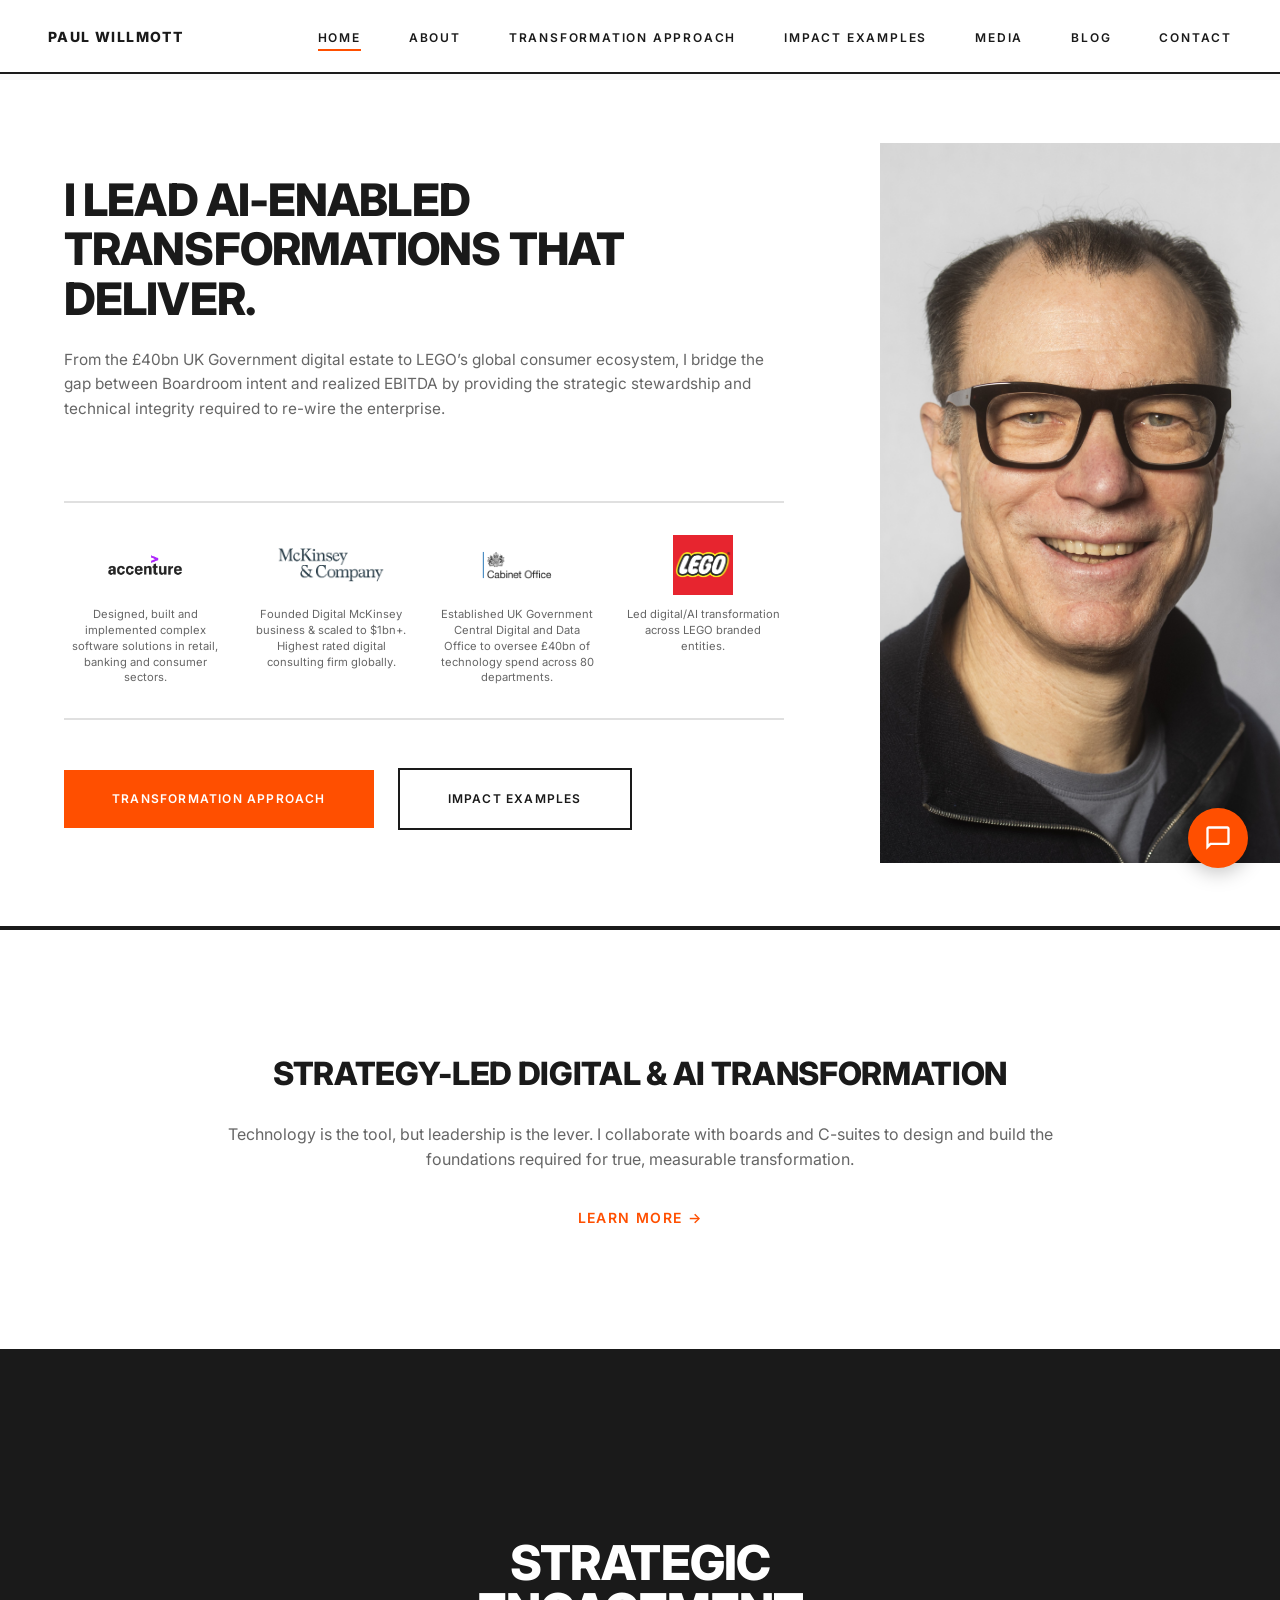
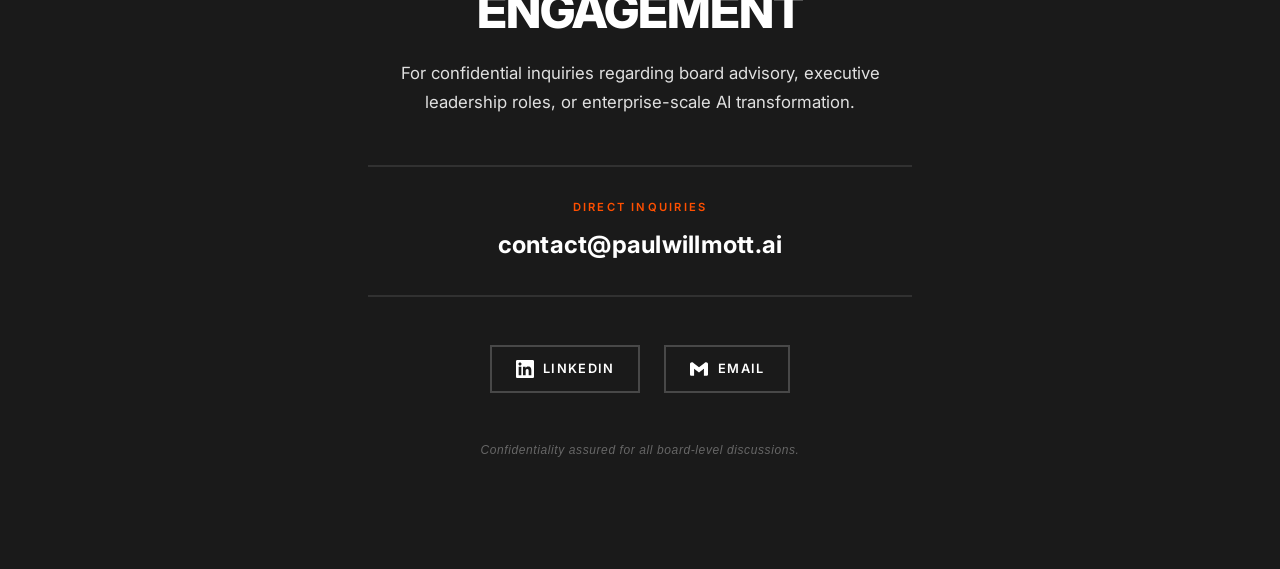
==== commit b76ca3d7: "Consolidate navigation: merge POV + Framework into Transformation Approach - Merge Perspective and F" ====
--- a/websitev2/index.html
+++ b/websitev2/index.html
@@ -23,10 +23,8 @@
         <ul class="nav-links">
             <li><a href="#" onclick="showPage('home')" class="active" data-page="home">Home</a></li>
             <li><a href="#" onclick="showPage('about')" data-page="about">About</a></li>
-            <li><a href="#" onclick="showPage('pov')" data-page="pov">Perspective</a></li>
-            <li><a href="#" onclick="showPage('framework')" data-page="framework">Transformation Approach</a></li>
-            <li><a href="#" onclick="showPage('impact')" data-page="impact">Impact (old)</a></li>
-            <li><a href="#" onclick="showPage('impact2')" data-page="impact2">Impact</a></li>
+            <li><a href="#" onclick="showPage('approach')" data-page="approach">Transformation Approach</a></li>
+            <li><a href="#" onclick="showPage('impact-examples')" data-page="impact-examples">Impact Examples</a></li>
             <li><a href="#" onclick="showPage('media')" data-page="media">Media</a></li>
             <li><a href="#" onclick="showPage('blog')" data-page="blog">Blog</a></li>
             <li><a href="#" onclick="showPage('contact')" data-page="contact">Contact</a></li>
@@ -41,7 +39,7 @@
         <div class="hero">
             <div class="hero-container">
                 <div class="hero-content">
-                    <h1 class="hero-title">I shape and lead enterprise-scale digital &amp; AI transformations that deliver.</h1>
+                    <h1 class="hero-title">I lead AI-enabled transformations that deliver.</h1>
                     <p class="hero-subtitle">
                         From the &pound;40bn UK Government digital estate to LEGO&rsquo;s global consumer ecosystem, I bridge the gap between Boardroom intent and realized EBITDA by providing the strategic stewardship and technical integrity required to re-wire the enterprise.
                     </p>
@@ -64,8 +62,8 @@
                         </div>
                     </div>
                     <div class="cta-buttons">
-                        <a href="#" onclick="showPage('pov')" class="cta-primary">Read Perspectives</a>
-                        <a href="#" onclick="showPage('impact')" class="cta-secondary">Review Case Studies</a>
+                        <a href="#" onclick="showPage('approach')" class="cta-primary">Transformation Approach</a>
+                        <a href="#" onclick="showPage('impact-examples')" class="cta-secondary">Impact Examples</a>
                     </div>
                 </div>
                 <div class="hero-portrait">
@@ -244,267 +242,6 @@
     </section>
 
     <!-- ================================================================== -->
-    <!-- IMPACT PAGE                                                        -->
-    <!-- ================================================================== -->
-    <section id="impact" class="page impact-page">
-        <div class="impact-header">
-            <h1 class="impact-title">Impact</h1>
-            <p class="impact-subtitle">Cornerstone Transformations · Three Decades of Scale</p>
-        </div>
-
-        <div class="impact-grid">
-            <!-- McKinsey Digital -->
-            <div class="case-study">
-                <div class="case-header">
-                    <h2 class="case-org-name">McKinsey Digital</h2>
-                    <div class="case-sector">Sector: Professional Services</div>
-                </div>
-                <div class="case-hero-metric">
-                    <div class="case-hero-metric-value">$1B+</div>
-                    <div class="case-hero-metric-label">World-Leading Digital Consulting Firm Built</div>
-                </div>
-                <div class="case-content">
-                    <!-- Challenge -->
-                    <div class="case-section">
-                        <div class="case-section-label">01 &middot; The Challenge</div>
-                        <h3 class="case-section-title">Outdated Consulting Offer</h3>
-                        <p class="case-section-text">
-                            The world's most prestigious strategy firm had no credible digital or technology capability. Clients were turning to specialist digital consultancies and systems integrators for the transformation work that increasingly defined their strategic agendas.
-                        </p>
-                        <p class="case-section-text">
-                            The imperative: build a world-class digital practice from scratch within a partnership culture that prized consensus, intellectual rigour, and long-established ways of working.
-                        </p>
-                    </div>
-
-                    <!-- Pivot -->
-                    <div class="case-section">
-                        <div class="case-section-label">02 &middot; The Pivot</div>
-                        <h3 class="case-section-title">A New Global Business Unit</h3>
-                        <p class="case-section-text">
-                            Founded and scaled <strong>McKinsey Digital</strong> as an entirely new global business unit, integrating strategy, design, engineering, and delivery into a single practice. Recruited thousands of technologists, designers, and digital operators into a firm that had never hired outside the traditional consulting model.
-                        </p>
-                        <p class="case-section-text">
-                            Pioneered a hybrid model that combined McKinsey's strategic rigour with hands-on build-and-operate capability, enabling clients to move from boardroom ambition to working product in weeks rather than months.
-                        </p>
-                    </div>
-
-                    <!-- Outcome -->
-                    <div class="case-section">
-                        <div class="case-section-label">03 &middot; The Outcome</div>
-                        <h3 class="case-section-title">World Leading Digital Consulting at Scale</h3>
-                        <ul class="data-grid">
-                            <li><strong>&pound;1bn revenue</strong> (10% of McKinsey) from a standing start</li>
-                            <li><strong>Highest rated digital consulting firm globally</strong></li>
-                            <li><strong>Built the platform</strong> that would go on to become half of McKinsey's business</li>
-                        </ul>
-                    </div>
-                </div>
-            </div>
-
-            <!-- Lloyds Banking Group -->
-            <div class="case-study">
-                <div class="case-header">
-                    <h2 class="case-org-name">Lloyds Banking Group</h2>
-                    <div class="case-sector">Sector: Financial Services</div>
-                </div>
-                <div class="case-hero-metric">
-                    <div class="case-hero-metric-value">37%</div>
-                    <div class="case-hero-metric-label">Increase in Income Per Employee in 5 Years</div>
-                </div>
-                <div class="case-content">
-                    <!-- Challenge -->
-                    <div class="case-section">
-                        <div class="case-section-label">01 · The Challenge</div>
-                        <h3 class="case-section-title">Manual Legacy Friction</h3>
-                        <p class="case-section-text">
-                            Britain's largest retail bank operated with fragmented legacy systems that created friction across customer touchpoints. Manual processes slowed service delivery, with simple transactions taking days instead of minutes.
-                        </p>
-                        <p class="case-section-text">
-                            The imperative: transform operational efficiency while maintaining the trust of millions of customers and navigating complex regulatory requirements.
-                        </p>
-                    </div>
-
-                    <!-- Pivot -->
-                    <div class="case-section">
-                        <div class="case-section-label">02 · The Pivot</div>
-                        <h3 class="case-section-title">Digital Transformation Program</h3>
-                        <p class="case-section-text">
-                            Designed and implemented a £1bn+ program to upgrade digital channels, automate paper-based processes and modernize the technology estate while maintaining operational stability. Established agile delivery models using an 'internal startup' approach.
-                        </p>
-                        <div class="accordion-header" onclick="toggleAccordion(this)">
-                            <span class="accordion-header-text">View Technical Details</span>
-                            <span class="accordion-icon">+</span>
-                        </div>
-                        <div class="accordion-content">
-                            <div class="accordion-content-inner">
-                                <p class="case-section-text">
-                                    <strong>Platform Architecture:</strong> Decomposed monolithic systems into modular services, enabling independent scaling and deployment.
-                                </p>
-                                <p class="case-section-text">
-                                    <strong>API-First Design:</strong> Created standardized interfaces across banking operations, reducing integration complexity and enabling faster feature delivery.
-                                </p>
-                                <p class="case-section-text">
-                                    <strong>Operational Excellence:</strong> Automated key workflows including fraud detection, refund processing, and customer onboarding, reducing processing times from days to seconds.
-                                </p>
-                            </div>
-                        </div>
-                    </div>
-
-                    <!-- Outcome -->
-                    <div class="case-section">
-                        <div class="case-section-label">03 · The Outcome</div>
-                        <h3 class="case-section-title">Lower costs, happier customers</h3>
-                        <ul class="data-grid">
-                            <li><strong>49.3%</strong> cost-to-income ratio achieved, demonstrating operational efficiency at scale</li>
-                            <li><strong>15.7M active digital users</strong> across mobile and online channels</li>
-                            <li><strong>Market-leading NPS scores</strong> in UK retail banking customer satisfaction</li>
-                        </ul>
-                    </div>
-                </div>
-            </div>
-
-            <!-- UK Government -->
-            <div class="case-study">
-                <div class="case-header">
-                    <h2 class="case-org-name">UK Government</h2>
-                    <div class="case-sector">Sector: Public Sector</div>
-                </div>
-                <div class="case-hero-metric">
-                    <div class="case-hero-metric-value">£45B</div>
-                    <div class="case-hero-metric-label">AI Savings Identified, £1.2B Banked</div>
-                </div>
-                <div class="case-content">
-                    <!-- Challenge -->
-                    <div class="case-section">
-                        <div class="case-section-label">01 · The Challenge</div>
-                        <h3 class="case-section-title">Fragmented systems and AI Pilots</h3>
-                        <p class="case-section-text">
-                            The UK civil service operated across hundreds of disparate systems with limited interoperability. Digital capability varied dramatically across departments, creating inconsistent citizen experiences and duplicated effort. AI pilots were proliferating without effective controls.
-                        </p>
-                        <p class="case-section-text">
-                            The imperative: establish a unified digital and AI strategy for UK government, and the organisation to deliver it, while managing £6B+ annual technology spend across 80+ departmental CIOs.
-                        </p>
-                    </div>
-
-                    <!-- Pivot -->
-                    <div class="case-section">
-                        <div class="case-section-label">02 · The Pivot</div>
-                        <h3 class="case-section-title">Renewed ambition, strengthened capabilities and controls</h3>
-                        <p class="case-section-text">
-                            Launched a <strong>Six-Mission Roadmap</strong> to modernize government digital infrastructure. Established cross-government standards, shared platforms, and unified data practices while building digital capability across the senior civil service.
-                        </p>
-                        <div class="accordion-header" onclick="toggleAccordion(this)">
-                            <span class="accordion-header-text">View Technical Details</span>
-                            <span class="accordion-icon">+</span>
-                        </div>
-                        <div class="accordion-content">
-                            <div class="accordion-content-inner">
-                                <p class="case-section-text">
-                                    <strong>Shared Platforms:</strong> Created reusable services (e.g., GOV.UK) that departments could adopt instead of building bespoke solutions.
-                                </p>
-                                <p class="case-section-text">
-                                    <strong>Data Standards:</strong> Established unified data architecture and governance frameworks across government departments.
-                                </p>
-                                <p class="case-section-text">
-                                    <strong>Digital Upskilling:</strong> Led comprehensive capability-building program for senior civil servants, ensuring leadership understood the strategic implications of technology decisions.
-                                </p>
-                            </div>
-                        </div>
-                    </div>
-
-                    <!-- Outcome -->
-                    <div class="case-section">
-                        <div class="case-section-label">03 · The Outcome</div>
-                        <h3 class="case-section-title">Modernised services, reduced AI risk</h3>
-                        <ul class="data-grid">
-                            <li><strong>£45bn annual savings potential from AI identified</strong></li>
-                            <li><strong>90% of senior civil servants</strong> digitally upskilled through structured capability programs</li>
-                            <li><strong>21 of top 75 high-volume services</strong> modernized for improved citizen experience</li>
-                            <li><strong>AI policy</strong> adopted across the public sector</li>
-                        </ul>
-                    </div>
-                </div>
-            </div>
-
-            <!-- LEGO Brands -->
-            <div class="case-study">
-                <div class="case-header">
-                    <h2 class="case-org-name">LEGO Brands</h2>
-                    <div class="case-sector">Sector: Consumer Products & Media</div>
-                </div>
-                <div class="case-hero-metric">
-                    <div class="case-hero-metric-value">$9B+</div>
-                    <div class="case-hero-metric-label">Revenue Doubled in 5 Years through Digital Scaling</div>
-                </div>
-                <div class="case-content">
-                    <!-- Challenge -->
-                    <div class="case-section">
-                        <div class="case-section-label">01 · The Challenge</div>
-                        <h3 class="case-section-title">Overcoming Physical Gravity</h3>
-                        <p class="case-section-text">
-                            For decades, LEGO's value was locked in physical bricks and third-party retail distribution. While the brand was iconic, the "Digital Play" space remained fragmented, and the technology stack was a collection of legacy systems that could not support the speed of modern consumer expectations or real-time data integration.
-                        </p>
-                        <p class="case-section-text">
-                            The imperative: Transform a physical-first manufacturing giant into a digital-native powerhouse while maintaining the "Play" essence. This required a total architectural reset—moving from technology as a support function to technology as the primary driver of the business model.
-                        </p>
-                    </div>
-
-                    <!-- Pivot -->
-                    <div class="case-section">
-                        <div class="case-section-label">02 · The Pivot</div>
-                        <h3 class="case-section-title">A digital reinvention across three vectors</h3>
-                        <p class="case-section-text">
-                            <strong>Vector 1: The Efficiency Engine (Core Operations)</strong><br>
-                            Streamlined operations using a modular backbone centred on LEGO ID identity layer and full migration to cloud. This eliminated friction and provided a 360-degree view of the consumer. AI was deployed to optimise demand forecasting and marketing spend.
-                        </p>
-                        <p class="case-section-text">
-                            <strong>Vector 2: Top-Line Growth (D2C & Hybrid Play)</strong><br>
-                            Scaled LEGO.com into a powerful direct-to-consumer platform (now ~20% of sales), strengthening consumer relationships and margins.
-                        </p>
-                        <p class="case-section-text">
-                            <strong>Vector 3: Step-Out Business (LEGO Digital Play)</strong><br>
-                            Launched a JV with Epic Games and then LEGO Digital Play, a new 'step-out' business unit, to build digital-first relationships with consumers.
-                        </p>
-                        <div class="accordion-header" onclick="toggleAccordion(this)">
-                            <span class="accordion-header-text">View Technical Details</span>
-                            <span class="accordion-icon">+</span>
-                        </div>
-                        <div class="accordion-content">
-                            <div class="accordion-content-inner">
-                                <p class="case-section-text">
-                                    <strong>Platform Modernization:</strong> Established a global <strong>LEGO ID</strong> backbone and migrated the entire infrastructure to a cloud-native architecture to ensure scalability and data consistency.
-                                </p>
-                                <p class="case-section-text">
-                                    <strong>Operating Model:</strong> Reorganized the technology function into a consistent <strong>Agile delivery model</strong>, shifting from project-based funding to value-stream-based engineering teams.
-                                </p>
-                                <p class="case-section-text">
-                                    <strong>Governance & Velocity:</strong> Implemented a <strong>Time to Value</strong> framework where tech investments are audited for bottom-line impact on a quarterly basis, ensuring engineering efforts remain tightly coupled with financial outcomes.
-                                </p>
-                            </div>
-                        </div>
-                    </div>
-
-                    <!-- Outcome -->
-                    <div class="case-section">
-                        <div class="case-section-label">03 · The Outcome</div>
-                        <h3 class="case-section-title">A digital platform that enables market-leadership</h3>
-                        <ul class="data-grid">
-                            <li><strong>Revenue Doubling:</strong> The digital transformation underpinned a 2x increase in revenue over five years.</li>
-
-                            <li><strong>Upgraded Leadership:</strong> The transformation's success catalyzed a strategic "Board Upgrade," bringing in digital experts from global leaders like Google and Supercell to steer the next phase of growth.</li>
-                            <li><strong>Efficiency Gains:</strong> Reached a new benchmark in Time to Value, with tech teams now delivering measurable bottom-line impact every 90 days.</li>
-                        </ul>
-                    </div>
-                </div>
-            </div>
-        </div>
-
-        <div class="impact-back-link">
-            <a href="#" onclick="showPage('home')">← Back to Home</a>
-        </div>
-    </section>
-
-    <!-- ================================================================== -->
     <!-- MEDIA PAGE                                                         -->
     <!-- ================================================================== -->
     <section id="media" class="page media-page">
@@ -663,10 +400,11 @@
     </section>
 
     <!-- ================================================================== -->
-    <!-- PERSPECTIVE PAGE (CORE BELIEFS)                                    -->
-    <!-- ================================================================== -->
-    <section id="pov" class="page pov-page">
-        <!-- Hero Section -->
+    <!-- TRANSFORMATION APPROACH PAGE (MERGED POV + FRAMEWORK)              -->
+    <!-- ================================================================== -->
+    <section id="approach" class="page pov-page">
+
+        <!-- A. Hero — "The Transformation Mandate" -->
         <div class="beliefs-hero">
             <h1 class="beliefs-hero-title">
                 <span class="hero-text-gray">AI is a generational value creation opportunity.</span>
@@ -677,119 +415,61 @@
             </p>
         </div>
 
-        <!-- Six Principles - Architectural Blueprint -->
-        <div class="beliefs-section blueprint-section">
-            <div class="beliefs-section-label">The Willmott Transformation Approach</div>
-            <div class="blueprint-line"></div>
-            <div class="principles-blueprint">
-                <!-- Principle 01 - Left Aligned -->
-                <div class="principle blueprint-left" data-principle="01">
-                    <div class="principle-coordinates">
-                        <span class="coord-ref">REF: WILLMOTT_01</span>
-                        <span class="coord-geo">COORD: 51.5074° N</span>
-                    </div>
-                    <div class="principle-number">Principle 01</div>
-                    <h2 class="principle-title">Strategy Over Silicon</h2>
-                    <p class="principle-text">
-                        There is no "AI Strategy." Technology is a strategic enabler to a new business reality, not a standalone goal. Successful transformation begins with business model clarity, not vendor selection.
-                    </p>
-                </div>
-
-                <!-- Principle 02 - Center Aligned -->
-                <div class="principle blueprint-center" data-principle="02">
-                    <div class="principle-coordinates">
-                        <span class="coord-ref">REF: WILLMOTT_02</span>
-                        <span class="coord-geo">COORD: 40.7128° N</span>
-                    </div>
-                    <div class="principle-number">Principle 02</div>
-                    <h2 class="principle-title">Threat = Opportunity</h2>
-                    <p class="principle-text">
-                        Treat AI and emerging tech as fundamental threats to the current value chain and primary opportunities for architectural reconfiguration. Disruption is not optional—it's inevitable.
-                    </p>
-                </div>
-
-                <!-- Principle 03 - Right Aligned -->
-                <div class="principle blueprint-right" data-principle="03">
-                    <div class="principle-coordinates">
-                        <span class="coord-ref">REF: WILLMOTT_03</span>
-                        <span class="coord-geo">COORD: 55.9533° N</span>
-                    </div>
-                    <div class="principle-number">Principle 03</div>
-                    <h2 class="principle-title">Transformation Moves at the Speed of the Board</h2>
-                    <p class="principle-text">
-                        Successful transformation requires a Board that moves as fast as the market. By mastering the technological landscape, leadership evolves from passive oversight to active stewardship—ensuring that every digital investment is governed for risk and optimized for maximum enterprise value.
-                    </p>
-                </div>
-
-                <!-- Principle 04 - Left Aligned -->
-                <div class="principle blueprint-left" data-principle="04">
-                    <div class="principle-coordinates">
-                        <span class="coord-ref">REF: WILLMOTT_04</span>
-                        <span class="coord-geo">COORD: 35.6762° N</span>
-                    </div>
-                    <div class="principle-number">Principle 04</div>
-                    <h2 class="principle-title">The Velocity Flywheel</h2>
-                    <p class="principle-text">
-                        Abandon "Big Bang" implementations. Start with short-term quick wins to build political and financial capital, then increase scope progressively. Momentum compounds faster than perfection.
-                    </p>
-                </div>
-
-                <!-- Principle 05 - Center Aligned -->
-                <div class="principle blueprint-center" data-principle="05">
-                    <div class="principle-coordinates">
-                        <span class="coord-ref">REF: WILLMOTT_05</span>
-                        <span class="coord-geo">COORD: 1.3521° S</span>
-                    </div>
-                    <div class="principle-number">Principle 05</div>
-                    <h2 class="principle-title">The Human Constraint</h2>
-                    <p class="principle-text">
-                        Barriers to success are rarely technical; they are almost always rooted in culture, governance, and organizational design. Technology enables change—humans drive it.
-                    </p>
-                </div>
-
-                <!-- Principle 06 - Right Aligned -->
-                <div class="principle blueprint-right" data-principle="06">
-                    <div class="principle-coordinates">
-                        <span class="coord-ref">REF: WILLMOTT_06</span>
-                        <span class="coord-geo">COORD: 37.7749° N</span>
-                    </div>
-                    <div class="principle-number">Principle 06</div>
-                    <h2 class="principle-title">Triple Value Capture</h2>
-                    <p class="principle-text">
-                        Architect for three simultaneous outcomes: Efficiency Savings, Top-Line Growth, and New Standalone Businesses. Transformation that only cuts costs is incomplete.
-                    </p>
-                </div>
-
-                <!-- Principle 07 - Left Aligned -->
-                <div class="principle blueprint-left" data-principle="07">
-                    <div class="principle-coordinates">
-                        <span class="coord-ref">REF: WILLMOTT_07</span>
-                        <span class="coord-geo">COORD: 40.7128° N</span>
-                    </div>
-                    <div class="principle-number">Principle 07</div>
-                    <h2 class="principle-title">Growth Demands Guardrails</h2>
-                    <p class="principle-text">
-                        Growth without governance is liability in waiting. As AI reshapes operations, markets, and ethics, Boards must govern operational integrity, strategic discipline, and ethical stewardship with the same rigour they apply to financial risk.
-                    </p>
-                </div>
-            </div>
-        </div>
-
-    </section>
-
-    <!-- ================================================================== -->
-    <!-- FRAMEWORK PAGE                                                     -->
-    <!-- ================================================================== -->
-    <section id="framework" class="page framework-page">
+        <!-- B. The Principles — Compact Grid -->
+        <div class="principles-grid-section">
+            <div class="beliefs-section-label">The Principles</div>
+            <div class="principles-grid">
+                <div class="principle-card">
+                    <div class="principle-card-number">01</div>
+                    <h3 class="principle-card-title">Strategy Over Silicon</h3>
+                    <p class="principle-card-text">There is no &ldquo;AI Strategy.&rdquo; Technology is a strategic enabler to a new business reality, not a standalone goal. Start with business model clarity, not vendor selection.</p>
+                </div>
+                <div class="principle-card">
+                    <div class="principle-card-number">02</div>
+                    <h3 class="principle-card-title">Threat = Opportunity</h3>
+                    <p class="principle-card-text">Treat AI as a fundamental threat to the current value chain and a primary opportunity for architectural reconfiguration. Disruption is not optional&mdash;it&rsquo;s inevitable.</p>
+                </div>
+                <div class="principle-card">
+                    <div class="principle-card-number">03</div>
+                    <h3 class="principle-card-title">Speed of the Board</h3>
+                    <p class="principle-card-text">Transformation requires a Board that moves as fast as the market. Leadership must evolve from passive oversight to active stewardship of every digital investment.</p>
+                </div>
+                <div class="principle-card">
+                    <div class="principle-card-number">04</div>
+                    <h3 class="principle-card-title">The Velocity Flywheel</h3>
+                    <p class="principle-card-text">Abandon &ldquo;Big Bang&rdquo; implementations. Start with quick wins to build political and financial capital, then increase scope progressively. Momentum compounds faster than perfection.</p>
+                </div>
+                <div class="principle-card">
+                    <div class="principle-card-number">05</div>
+                    <h3 class="principle-card-title">The Human Constraint</h3>
+                    <p class="principle-card-text">Barriers to success are rarely technical; they are almost always rooted in culture, governance, and organizational design. Technology enables change&mdash;humans drive it.</p>
+                </div>
+                <div class="principle-card">
+                    <div class="principle-card-number">06</div>
+                    <h3 class="principle-card-title">Triple Value Capture</h3>
+                    <p class="principle-card-text">Architect for three simultaneous outcomes: Efficiency Savings, Top-Line Growth, and New Standalone Businesses. Transformation that only cuts costs is incomplete.</p>
+                </div>
+                <div class="principle-card principle-card-full">
+                    <div class="principle-card-number">07</div>
+                    <h3 class="principle-card-title">Growth Demands Guardrails</h3>
+                    <p class="principle-card-text">Growth without governance is liability in waiting. Boards must govern operational integrity, strategic discipline, and ethical stewardship with the same rigour they apply to financial risk.</p>
+                </div>
+            </div>
+        </div>
+
+        <!-- C. The Blueprint -->
+        <div class="approach-separator">
+            <hr>
+        </div>
+
         <div class="beliefs-hero">
             <h1 class="beliefs-hero-title">
-                <span class="hero-text-gray">Architecture in Action:</span>
+                <span class="hero-text-gray">Transformation in Action:</span>
                 <span class="hero-text-orange">A Blueprint for Durable Value.</span>
             </h1>
             <p class="beliefs-hero-subtitle">
                 Sustainable transformation requires more than strategy; it requires a functional architecture. I use a battle-tested framework to design the governance, stability, and growth engines that ensure the firm remains resilient under the stress of change.
             </p>
-            <p class="beliefs-hero-cta"><a href="#" onclick="document.querySelector('.framework-diagram').scrollIntoView({behavior:'smooth'});return false;">Review the blueprint.</a></p>
         </div>
 
         <!-- Framework Diagram -->
@@ -863,12 +543,54 @@
                 </div>
             </div>
         </div>
+
+        <!-- D. Value Capture -->
+        <div class="approach-separator">
+            <hr>
+        </div>
+
+        <div class="value-capture-section">
+            <div class="beliefs-section-label">Value Capture: Six Strategic Vectors</div>
+            <div class="value-capture-grid">
+                <div class="value-capture-column">
+                    <h3 class="value-capture-heading growth-heading">Growth Engine</h3>
+                    <div class="value-capture-item">
+                        <strong>Core Efficiency</strong>
+                        <p>Extracting margin from legacy processes to self-fund the transition toward a modern operating model.</p>
+                    </div>
+                    <div class="value-capture-item">
+                        <strong>Top Line Growth</strong>
+                        <p>Scaling direct-to-consumer ecosystems to maximize margin capture and customer intimacy.</p>
+                    </div>
+                    <div class="value-capture-item">
+                        <strong>New Business Ventures</strong>
+                        <p>Architecting high-stature, native digital ventures to disrupt internal and external markets.</p>
+                    </div>
+                </div>
+                <div class="value-capture-column">
+                    <h3 class="value-capture-heading guardrail-heading">Stability Guardrails</h3>
+                    <div class="value-capture-item">
+                        <strong>Operational Integrity</strong>
+                        <p>Sustaining and protecting the core enterprise through rigorous technical validation.</p>
+                    </div>
+                    <div class="value-capture-item">
+                        <strong>Strategic Discipline</strong>
+                        <p>Ensuring the pace of change does not exceed organizational execution capacity.</p>
+                    </div>
+                    <div class="value-capture-item">
+                        <strong>Ethical Stewardship</strong>
+                        <p>Securing long-term institutional trust through governance of data provenance and algorithmic transparency.</p>
+                    </div>
+                </div>
+            </div>
+        </div>
+
     </section>
 
     <!-- ================================================================== -->
-    <!-- IMPACT 2 PAGE                                                      -->
-    <!-- ================================================================== -->
-    <section id="impact2" class="page framework-page">
+    <!-- IMPACT EXAMPLES PAGE                                                -->
+    <!-- ================================================================== -->
+    <section id="impact-examples" class="page framework-page">
 
         <!-- Tab Bar -->
         <div class="impact2-tabs">
@@ -912,7 +634,7 @@
                     </div>
                 </div>
             </div>
-            <div class="impact2-section-divider"><span>Inputs &middot; Architecture &middot; Outputs</span></div>
+            <div class="impact2-section-divider"><span>Inputs &middot; Approach &middot; Outputs</span></div>
             <div class="framework-diagram">
                 <div class="framework-column framework-inputs">
                     <div class="framework-arrow-right">
@@ -1012,7 +734,7 @@
                     </div>
                 </div>
             </div>
-            <div class="impact2-section-divider"><span>Inputs &middot; Architecture &middot; Outputs</span></div>
+            <div class="impact2-section-divider"><span>Inputs &middot; Approach &middot; Outputs</span></div>
             <div class="framework-diagram">
                 <div class="framework-column framework-inputs">
                     <div class="framework-arrow-right">
@@ -1112,7 +834,7 @@
                     </div>
                 </div>
             </div>
-            <div class="impact2-section-divider"><span>Inputs &middot; Architecture &middot; Outputs</span></div>
+            <div class="impact2-section-divider"><span>Inputs &middot; Approach &middot; Outputs</span></div>
             <div class="framework-diagram">
                 <div class="framework-column framework-inputs">
                     <div class="framework-arrow-right">
@@ -1211,7 +933,7 @@
                     </div>
                 </div>
             </div>
-            <div class="impact2-section-divider"><span>Inputs &middot; Architecture &middot; Outputs</span></div>
+            <div class="impact2-section-divider"><span>Inputs &middot; Approach &middot; Outputs</span></div>
             <div class="framework-diagram">
                 <div class="framework-column framework-inputs">
                     <div class="framework-arrow-right">
@@ -1294,54 +1016,31 @@
     <!-- CONTACT PAGE                                                       -->
     <!-- ================================================================== -->
     <section id="contact" class="page contact-page">
-        <div class="page-header">
-            <h1 class="page-title">Let's Connect</h1>
-            <p class="page-subtitle">I'd love to hear from you. Get in touch!</p>
-        </div>
-        <div class="contact-section">
-            <form class="contact-form" id="contactForm" onsubmit="handleSubmit(event)">
-                <div class="success-message" id="successMessage">
-                    Thank you! Your message has been sent successfully.
-                </div>
-                <div class="form-group">
-                    <label for="name">Name</label>
-                    <input type="text" id="name" name="name" required>
-                    <p class="error-message" id="nameError">Please enter your name</p>
-                </div>
-                <div class="form-group">
-                    <label for="email">Email</label>
-                    <input type="email" id="email" name="email" required>
-                    <p class="error-message" id="emailError">Please enter a valid email address</p>
-                </div>
-                <div class="form-group">
-                    <label for="message">Message</label>
-                    <textarea id="message" name="message" required></textarea>
-                    <p class="error-message" id="messageError">Please enter your message</p>
-                </div>
-                <button type="submit" class="submit-button">Send Message</button>
-            </form>
-
-            <div class="social-links">
-                <a href="https://uk.linkedin.com/in/paul-willmott-199a3" target="_blank" class="social-link" aria-label="LinkedIn">
+        <div class="contact-card">
+            <h1 class="contact-title">Strategic Engagement</h1>
+            <p class="contact-subtitle">For confidential inquiries regarding board advisory, executive leadership roles, or enterprise-scale AI transformation.</p>
+
+            <div class="contact-cta">
+                <span class="contact-cta-label">Direct Inquiries</span>
+                <a href="mailto:contact@paulwillmott.ai" class="contact-cta-email">contact@paulwillmott.ai</a>
+            </div>
+
+            <div class="contact-social-links">
+                <a href="https://uk.linkedin.com/in/paul-willmott-199a3" target="_blank" class="contact-social" aria-label="LinkedIn">
                     <svg viewBox="0 0 24 24" xmlns="http://www.w3.org/2000/svg">
                         <path d="M20.447 20.452h-3.554v-5.569c0-1.328-.027-3.037-1.852-3.037-1.853 0-2.136 1.445-2.136 2.939v5.667H9.351V9h3.414v1.561h.046c.477-.9 1.637-1.85 3.37-1.85 3.601 0 4.267 2.37 4.267 5.455v6.286zM5.337 7.433c-1.144 0-2.063-.926-2.063-2.065 0-1.138.92-2.063 2.063-2.063 1.14 0 2.064.925 2.064 2.063 0 1.139-.925 2.065-2.064 2.065zm1.782 13.019H3.555V9h3.564v11.452zM22.225 0H1.771C.792 0 0 .774 0 1.729v20.542C0 23.227.792 24 1.771 24h20.451C23.2 24 24 23.227 24 22.271V1.729C24 .774 23.2 0 22.222 0h.003z"/>
                     </svg>
+                    <span>LinkedIn</span>
                 </a>
-                <a href="https://www.facebook.com/paul.willmott.35/" target="_blank" class="social-link" aria-label="Facebook">
-                    <svg viewBox="0 0 24 24" xmlns="http://www.w3.org/2000/svg">
-                        <path d="M24 12.073c0-6.627-5.373-12-12-12s-12 5.373-12 12c0 5.99 4.388 10.954 10.125 11.854v-8.385H7.078v-3.47h3.047V9.43c0-3.007 1.792-4.669 4.533-4.669 1.312 0 2.686.235 2.686.235v2.953H15.83c-1.491 0-1.956.925-1.956 1.874v2.25h3.328l-.532 3.47h-2.796v8.385C19.612 23.027 24 18.062 24 12.073z"/>
-                    </svg>
-                </a>
-                <a href="mailto:contact@paulwillmott.ai" class="social-link" aria-label="Email">
+                <a href="mailto:contact@paulwillmott.ai" class="contact-social" aria-label="Email">
                     <svg viewBox="0 0 24 24" xmlns="http://www.w3.org/2000/svg">
                         <path d="M24 5.457v13.909c0 .904-.732 1.636-1.636 1.636h-3.819V11.73L12 16.64l-6.545-4.91v9.273H1.636A1.636 1.636 0 010 19.366V5.457c0-2.023 2.309-3.178 3.927-1.964L5.455 4.64 12 9.548l6.545-4.91 1.528-1.145C21.69 2.28 24 3.434 24 5.457z"/>
                     </svg>
+                    <span>Email</span>
                 </a>
             </div>
 
-            <div class="contact-info">
-                <p><strong>Email:</strong> <a href="mailto:contact@paulwillmott.ai">contact@paulwillmott.ai</a></p>
-            </div>
+            <p class="contact-footnote">Confidentiality assured for all board-level discussions.</p>
         </div>
     </section>
 
--- a/websitev2/styles.css
+++ b/websitev2/styles.css
@@ -540,7 +540,7 @@
 
 .media-grid {
     display: grid;
-    grid-template-columns: repeat(auto-fit, minmax(300px, 1fr));
+    grid-template-columns: repeat(auto-fit, minmax(min(300px, 100%), 1fr));
     gap: 2rem;
 }
 
@@ -1016,6 +1016,27 @@
     }
 }
 
+@media (max-width: 1024px) {
+    /* Homepage - Tablet View */
+    .hero-content {
+        padding: 4rem 2.5rem;
+    }
+
+    .hero-portrait {
+        max-height: 500px;
+        width: calc(100% - 2.5rem);
+        margin-right: 2.5rem;
+    }
+
+    .hero-logos {
+        gap: 1.5rem;
+    }
+
+    .hero-logo {
+        max-height: 50px;
+    }
+}
+
 @media (max-width: 900px) {
     /* Homepage - Stack Layout */
     .hero-container {
@@ -1048,27 +1069,6 @@
 
     .message-section {
         padding: 5rem 2rem;
-    }
-}
-
-@media (max-width: 1024px) {
-    /* Homepage - Tablet View */
-    .hero-content {
-        padding: 4rem 2.5rem;
-    }
-
-    .hero-portrait {
-        max-height: 500px;
-        width: calc(100% - 2.5rem);
-        margin-right: 2.5rem;
-    }
-
-    .hero-logos {
-        gap: 1.5rem;
-    }
-
-    .hero-logo {
-        max-height: 50px;
     }
 }
 
@@ -1470,155 +1470,125 @@
 
 /* Contact Page */
 .contact-page {
-    background: var(--off-white);
-}
-
-.contact-section {
-    padding: 4rem 3rem;
-    max-width: 800px;
-    margin: 0 auto;
-}
-
-.contact-form {
-    background: var(--white);
-    padding: 3rem;
-    border: 2px solid var(--grid-gray);
-}
-
-.form-group {
-    margin-bottom: 2rem;
-}
-
-.form-group label {
-    display: block;
-    margin-bottom: 0.5rem;
-    font-weight: var(--label-weight);
-    font-size: 0.75rem;
-    text-transform: uppercase;
-    letter-spacing: 0.1em;
-    color: var(--mid-gray);
-}
-
-.form-group input,
-.form-group textarea {
-    width: 100%;
-    padding: 1rem;
-    border: 2px solid var(--grid-gray);
-    font-size: 1rem;
-    transition: border-color 0.2s ease;
-    font-family: inherit;
-    background: var(--off-white);
-}
-
-.form-group input:focus,
-.form-group textarea:focus {
-    outline: none;
-    border-color: var(--charcoal);
-    background: var(--white);
-}
-
-.form-group textarea {
-    min-height: 150px;
-    resize: vertical;
-}
-
-.form-group input.error,
-.form-group textarea.error {
-    border-color: var(--accent);
-}
-
-.error-message {
-    color: var(--accent);
-    font-size: 0.75rem;
-    margin-top: 0.5rem;
-    display: none;
-    text-transform: uppercase;
-    letter-spacing: 0.1em;
-}
-
-.submit-button {
-    width: 100%;
-    background: var(--accent);
-    color: var(--white);
-    border: none;
-    padding: 1rem 2rem;
-    font-size: 0.875rem;
-    font-weight: var(--label-weight);
-    text-transform: uppercase;
-    letter-spacing: 0.1em;
-    cursor: pointer;
-    transition: background 0.2s ease;
-}
-
-.submit-button:hover {
-    background: var(--accent-hover);
-}
-
-.social-links {
-    display: flex;
-    justify-content: center;
-    gap: 1rem;
-    margin-top: 2rem;
-    padding-top: 2rem;
-    border-top: 2px solid var(--grid-gray);
-}
-
-.social-link {
-    width: 48px;
-    height: 48px;
     background: var(--charcoal);
-    color: var(--white);
     display: flex;
     align-items: center;
     justify-content: center;
+    min-height: calc(100vh - 80px);
+}
+
+.contact-card {
+    text-align: center;
+    max-width: 640px;
+    margin: 0 auto;
+    padding: 6rem 3rem;
+}
+
+.contact-title {
+    font-size: 3rem;
+    font-weight: var(--heading-weight);
+    text-transform: uppercase;
+    letter-spacing: -0.02em;
+    color: var(--white);
+    margin-bottom: 1.5rem;
+    line-height: 1;
+}
+
+.contact-subtitle {
+    font-size: 1.05rem;
+    color: var(--grid-gray);
+    line-height: 1.7;
+    margin-bottom: 3rem;
+}
+
+.contact-cta {
+    margin-bottom: 3rem;
+    padding: 2rem 0;
+    border-top: 2px solid rgba(255, 255, 255, 0.1);
+    border-bottom: 2px solid rgba(255, 255, 255, 0.1);
+}
+
+.contact-cta-label {
+    display: block;
+    font-size: 0.7rem;
+    font-weight: var(--label-weight);
+    text-transform: uppercase;
+    letter-spacing: 0.2em;
+    color: var(--accent);
+    margin-bottom: 0.75rem;
+}
+
+.contact-cta-email {
+    font-size: 1.5rem;
+    font-weight: 700;
+    color: var(--white);
     text-decoration: none;
-    transition: background 0.2s ease;
-    border: 2px solid var(--charcoal);
-}
-
-.social-link:hover {
-    background: var(--accent);
+    letter-spacing: 0.01em;
+    transition: color 0.2s ease;
+}
+
+.contact-cta-email:hover {
+    color: var(--accent);
+}
+
+.contact-social-links {
+    display: flex;
+    justify-content: center;
+    gap: 1.5rem;
+    margin-bottom: 3rem;
+}
+
+.contact-social {
+    display: flex;
+    align-items: center;
+    gap: 0.6rem;
+    padding: 0.75rem 1.5rem;
+    border: 2px solid rgba(255, 255, 255, 0.2);
+    color: var(--white);
+    text-decoration: none;
+    font-size: 0.8rem;
+    font-weight: var(--label-weight);
+    text-transform: uppercase;
+    letter-spacing: 0.1em;
+    transition: border-color 0.2s ease, background 0.2s ease;
+}
+
+.contact-social:hover {
     border-color: var(--accent);
-}
-
-.social-link svg {
-    width: 20px;
-    height: 20px;
+    background: rgba(255, 79, 0, 0.1);
+}
+
+.contact-social svg {
+    width: 18px;
+    height: 18px;
     fill: currentColor;
 }
 
-.contact-info {
-    text-align: center;
-    margin-top: 2rem;
-    color: var(--mid-gray);
-}
-
-.contact-info p {
-    margin-bottom: 0.5rem;
-}
-
-.contact-info a {
-    color: var(--accent);
-    text-decoration: none;
-}
-
-.contact-info a:hover {
-    text-decoration: underline;
-}
-
-/* Success Message */
-.success-message {
-    display: none;
-    background: var(--accent);
-    color: var(--white);
-    padding: 1rem 1.5rem;
-    text-align: center;
-    margin-bottom: 1rem;
-    border-left: 4px solid var(--charcoal);
-    font-weight: var(--label-weight);
-    text-transform: uppercase;
-    font-size: 0.875rem;
-    letter-spacing: 0.1em;
+.contact-footnote {
+    font-size: 0.75rem;
+    color: var(--mid-gray);
+    letter-spacing: 0.05em;
+    font-style: italic;
+}
+
+@media (max-width: 768px) {
+    .contact-card {
+        padding: 4rem 1.5rem;
+    }
+
+    .contact-title {
+        font-size: 2.2rem;
+    }
+
+    .contact-cta-email {
+        font-size: 1.1rem;
+    }
+
+    .contact-social-links {
+        flex-direction: column;
+        align-items: center;
+        gap: 1rem;
+    }
 }
 
 /* Impact Page - Grid of Truth */
@@ -2594,14 +2564,6 @@
         gap: 2rem;
     }
 
-    .case-org-name {
-        font-size: 2rem;
-    }
-
-    .case-hero-metric-value {
-        font-size: 3.5rem;
-    }
-
     .impact-header {
         padding: 3rem 1.5rem;
     }
@@ -2654,10 +2616,6 @@
 
     .page-title {
         font-size: 2rem;
-    }
-
-    .contact-form {
-        padding: 1.5rem;
     }
 
     .principle-title {
@@ -2843,6 +2801,8 @@
 
 .framework-hex-row {
     display: flex;
+    flex-wrap: wrap;
+    justify-content: center;
     gap: 1.25rem;
     align-items: center;
 }
@@ -2936,32 +2896,56 @@
     letter-spacing: 0.05em;
 }
 
+@media (max-width: 1100px) {
+    .framework-section-label {
+        display: none !important;
+    }
+
+    .framework-hexgrid {
+        padding-top: 0.5rem;
+    }
+}
+
 @media (max-width: 768px) {
     .framework-diagram {
-        flex-direction: column;
-        gap: 2rem;
-        padding: 2rem 1.5rem;
+        gap: 1.5rem;
+        padding: 2rem 1rem;
     }
 
     .framework-hex {
-        width: 110px;
-        height: 110px;
+        width: 100px;
+        height: 100px;
+        font-size: 0.65rem;
+        padding: 0.5rem;
+    }
+
+    .framework-hex-row {
+        gap: 0.75rem;
+    }
+
+    .framework-hexgrid {
+        gap: 0.75rem;
+    }
+
+    .framework-arrow-right {
+        min-width: 100px;
+        padding: 0.8rem 1.8rem 0.8rem 0.8rem;
         font-size: 0.7rem;
     }
 
-    .framework-oval {
-        min-width: 120px;
-        font-size: 0.75rem;
-    }
-
-    .framework-label-guardrails,
-    .framework-label-growth {
-        position: static;
-        margin-bottom: 0;
+    .framework-arrow-right ul {
+        font-size: 0.55rem;
+        line-height: 1.6;
+        padding-left: 1em;
+    }
+
+    .arrow-title {
+        font-size: 0.65rem;
+        margin-bottom: 0.25rem;
     }
 
     .framework-popup {
-        width: 220px;
+        width: min(220px, 80vw);
         top: calc(100% + 8px);
         left: 50%;
         right: auto;
@@ -2975,6 +2959,55 @@
         right: auto;
         top: calc(100% + 8px);
         transform: translateX(-50%);
+    }
+
+    .framework-cell {
+        position: relative;
+    }
+}
+
+@media (max-width: 480px) {
+    .framework-diagram {
+        gap: 0.75rem;
+        padding: 1.5rem 0.5rem;
+    }
+
+    .framework-hex {
+        width: 75px;
+        height: 75px;
+        font-size: 0.5rem;
+        padding: 0.3rem;
+    }
+
+    .framework-hex-row {
+        gap: 0.5rem;
+    }
+
+    .framework-hexgrid {
+        gap: 0.5rem;
+        padding-top: 1.5rem;
+    }
+
+    .framework-arrow-right {
+        min-width: 60px;
+        padding: 0.6rem 1.2rem 0.6rem 0.5rem;
+        clip-path: polygon(0% 0%, 70% 0%, 100% 50%, 70% 100%, 0% 100%);
+    }
+
+    .framework-arrow-right ul {
+        font-size: 0.45rem;
+        line-height: 1.5;
+        padding-left: 0.8em;
+    }
+
+    .arrow-title {
+        font-size: 0.55rem;
+    }
+
+
+    .framework-popup {
+        width: min(180px, 75vw);
+        font-size: 0.7rem;
     }
 }
 
@@ -3147,12 +3180,223 @@
     }
 
     .impact2-panel .framework-hex {
+        width: 100px;
+        height: 100px;
+    }
+
+    .impact2-panel .framework-oval {
         width: 120px;
-        height: 120px;
+        height: 60px;
+    }
+
+    .impact2-panel .fw-label {
+        font-size: 0.4rem;
+    }
+
+    .impact2-panel .fw-sub {
+        font-size: 0.5rem;
+    }
+
+    .impact2-panel .framework-arrow-right ul {
+        font-size: 0.45rem;
+    }
+}
+
+@media (max-width: 480px) {
+    .impact2-panel .framework-hex {
+        width: 75px;
+        height: 75px;
+    }
+
+    .impact2-panel .fw-label {
+        font-size: 0.35rem;
+    }
+
+    .impact2-panel .fw-sub {
+        font-size: 0.4rem;
     }
 
     .impact2-panel .framework-oval {
-        width: 140px;
-        height: 70px;
-    }
-}
+        width: 90px;
+        height: 45px;
+        font-size: 0.5rem;
+    }
+
+    .impact2-panel .framework-arrow-right ul {
+        font-size: 0.4rem;
+        line-height: 1.4;
+    }
+
+    .impact2-tabs {
+        padding: 0 0.75rem;
+    }
+
+    .impact2-tab {
+        font-size: 0.7rem;
+        padding: 0.75rem 0.75rem;
+    }
+}
+
+/* ================================================================== */
+/* APPROACH PAGE - Principles Grid                                     */
+/* ================================================================== */
+
+.principles-grid-section {
+    max-width: 1440px;
+    margin: 0 auto;
+    padding: 4rem 3rem 2rem;
+}
+
+.principles-grid-section .beliefs-section-label {
+    font-size: 0.75rem;
+    font-weight: var(--label-weight);
+    text-transform: uppercase;
+    letter-spacing: 0.2em;
+    color: var(--mid-gray);
+    margin-bottom: 2.5rem;
+}
+
+.principles-grid {
+    display: grid;
+    grid-template-columns: 1fr 1fr;
+    gap: 1.5rem;
+}
+
+.principle-card {
+    background: var(--white);
+    padding: 2rem 2.5rem;
+    border-left: 4px solid var(--accent);
+    transition: border-color 0.2s ease;
+}
+
+.principle-card:hover {
+    border-left-color: var(--charcoal);
+}
+
+.principle-card-full {
+    /* Single card in last row — no spanning needed */
+}
+
+.principle-card-number {
+    font-size: 0.7rem;
+    font-weight: var(--label-weight);
+    text-transform: uppercase;
+    letter-spacing: 0.15em;
+    color: var(--accent);
+    margin-bottom: 0.5rem;
+    font-family: 'Courier New', monospace;
+}
+
+.principle-card-title {
+    font-size: 1.25rem;
+    font-weight: var(--heading-weight);
+    text-transform: uppercase;
+    letter-spacing: -0.01em;
+    color: var(--charcoal);
+    margin-bottom: 0.75rem;
+    line-height: 1.15;
+}
+
+.principle-card-text {
+    font-size: 0.9rem;
+    color: var(--mid-gray);
+    line-height: 1.6;
+}
+
+@media (max-width: 768px) {
+    .principles-grid {
+        grid-template-columns: 1fr;
+    }
+
+
+    .principles-grid-section {
+        padding: 3rem 1.5rem 2rem;
+    }
+}
+
+/* ================================================================== */
+/* APPROACH PAGE - Separator & Value Capture                           */
+/* ================================================================== */
+
+.approach-separator {
+    max-width: 1440px;
+    margin: 0 auto;
+    padding: 0 3rem;
+}
+
+.approach-separator hr {
+    border-top: 4px solid var(--charcoal);
+    margin: 4rem 0;
+}
+
+.value-capture-section {
+    max-width: 1440px;
+    margin: 0 auto;
+    padding: 4rem 3rem 6rem;
+}
+
+.value-capture-section .beliefs-section-label {
+    font-size: 0.75rem;
+    font-weight: var(--label-weight);
+    text-transform: uppercase;
+    letter-spacing: 0.2em;
+    color: var(--mid-gray);
+    margin-bottom: 3rem;
+}
+
+.value-capture-grid {
+    display: grid;
+    grid-template-columns: 1fr 1fr;
+    gap: 3rem;
+}
+
+.value-capture-heading {
+    font-size: 1.1rem;
+    font-weight: var(--heading-weight);
+    text-transform: uppercase;
+    letter-spacing: 0.1em;
+    margin-bottom: 1.5rem;
+    padding-bottom: 0.75rem;
+    border-bottom: 3px solid var(--charcoal);
+}
+
+.value-capture-heading.growth-heading {
+    color: var(--accent);
+    border-bottom-color: var(--accent);
+}
+
+.value-capture-heading.guardrail-heading {
+    color: var(--charcoal);
+}
+
+.value-capture-item {
+    margin-bottom: 1.5rem;
+}
+
+.value-capture-item strong {
+    display: block;
+    font-size: 0.95rem;
+    font-weight: var(--label-weight);
+    margin-bottom: 0.25rem;
+}
+
+.value-capture-item p {
+    font-size: 0.9rem;
+    color: var(--mid-gray);
+    line-height: 1.5;
+}
+
+@media (max-width: 768px) {
+    .value-capture-grid {
+        grid-template-columns: 1fr;
+        gap: 2rem;
+    }
+
+    .approach-separator {
+        padding: 0 1.5rem;
+    }
+
+    .value-capture-section {
+        padding: 3rem 1.5rem 4rem;
+    }
+}
